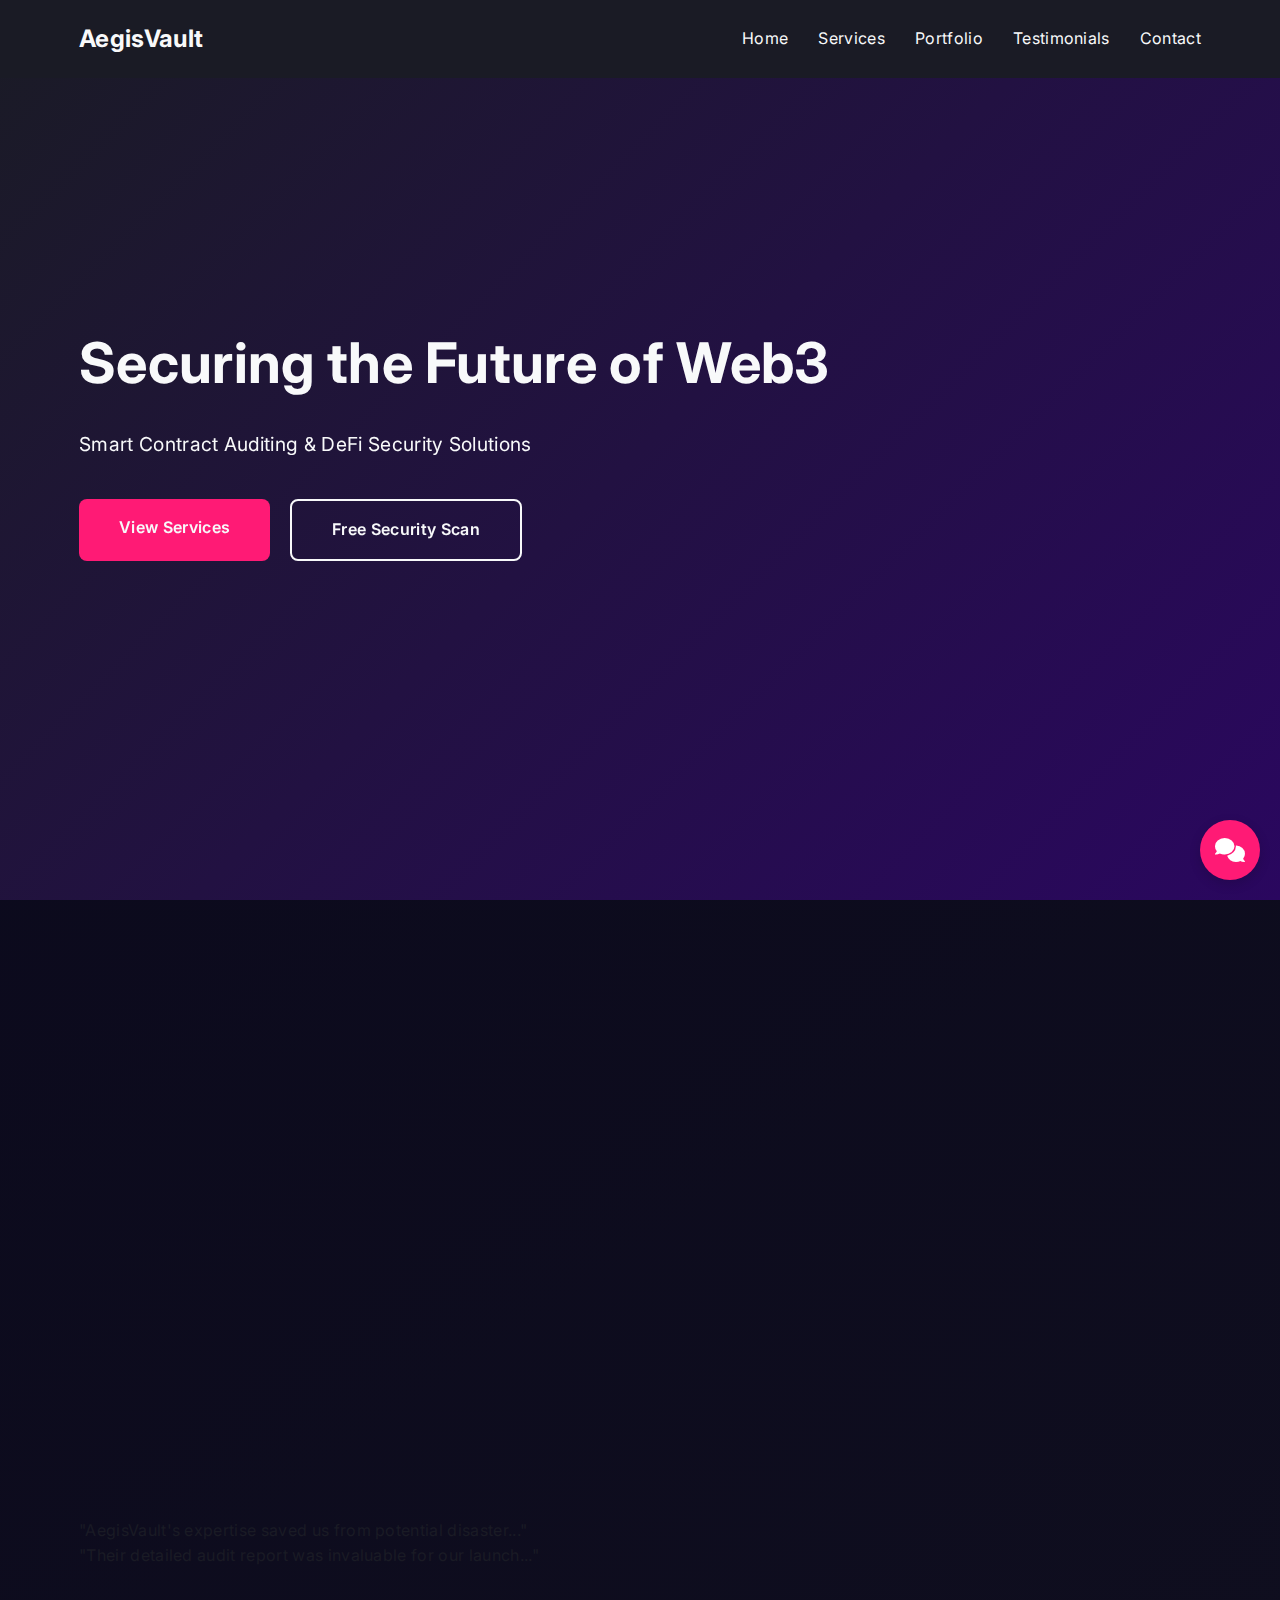
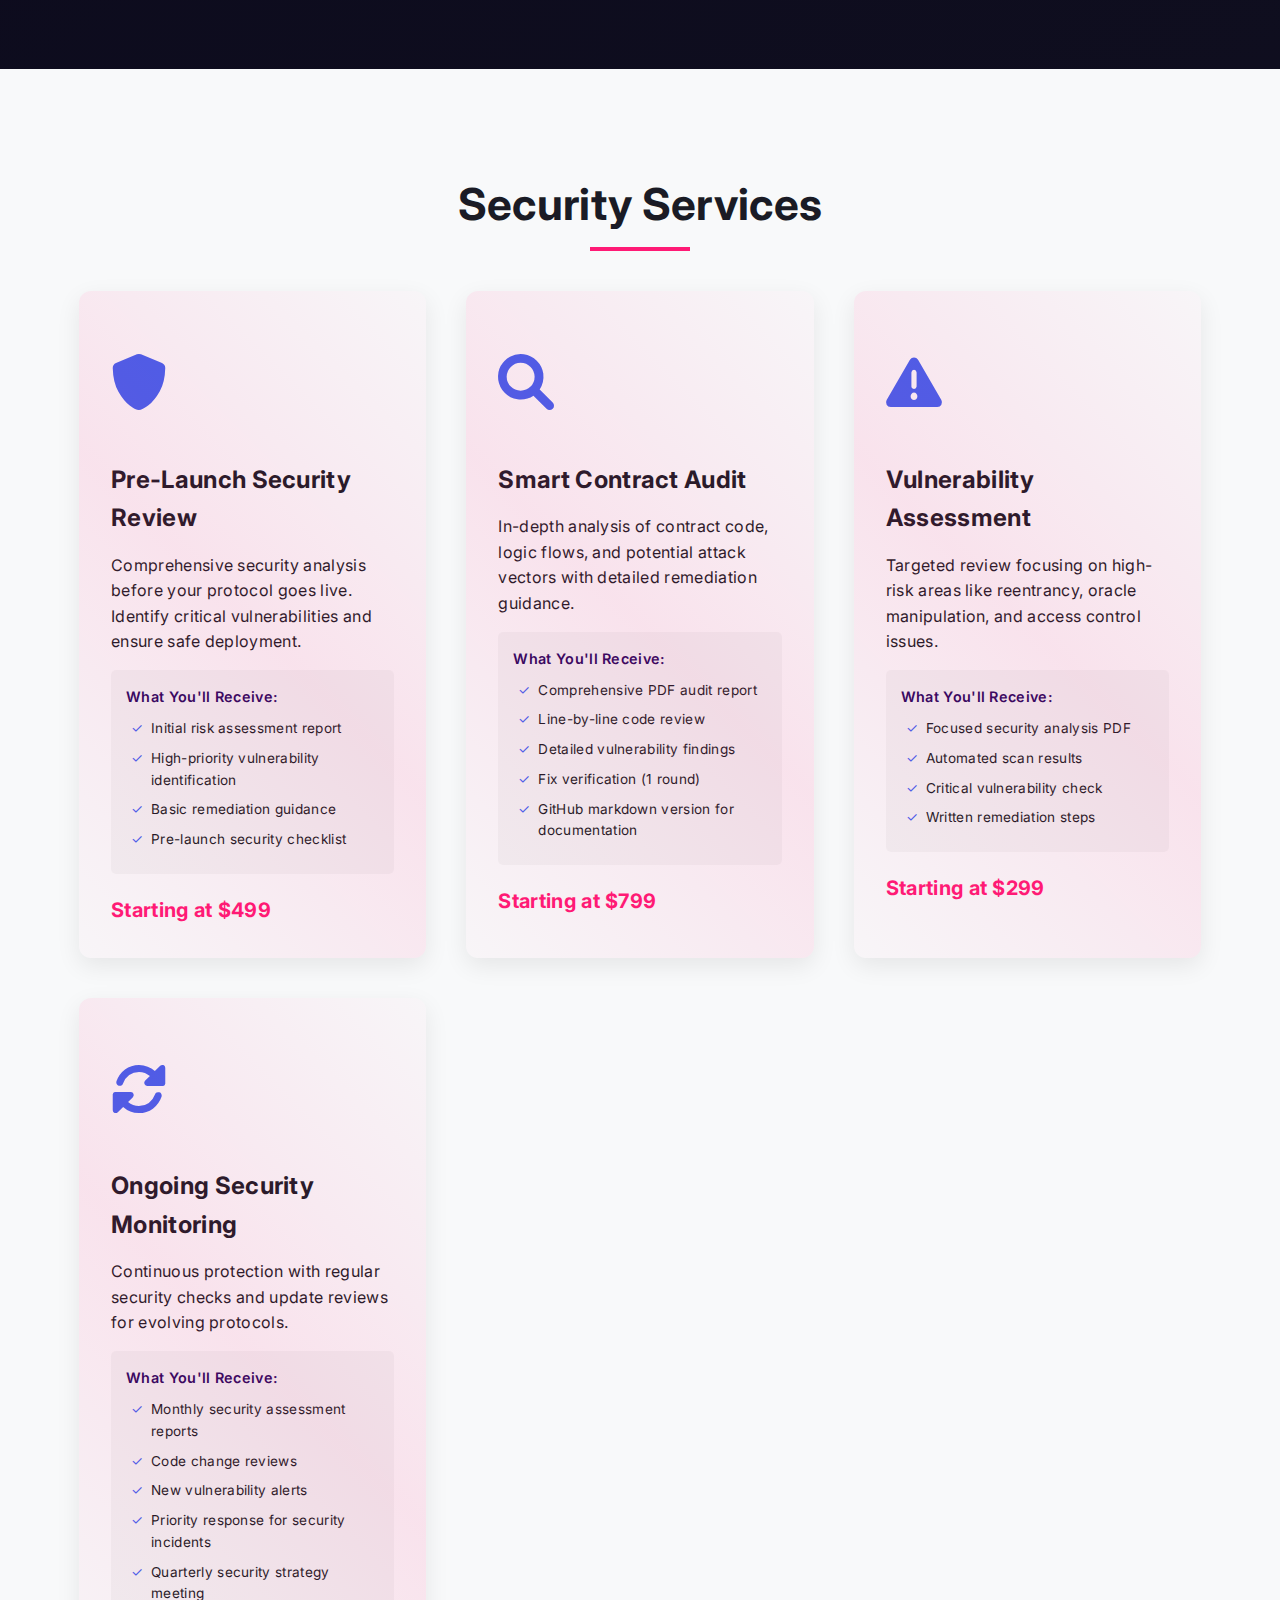
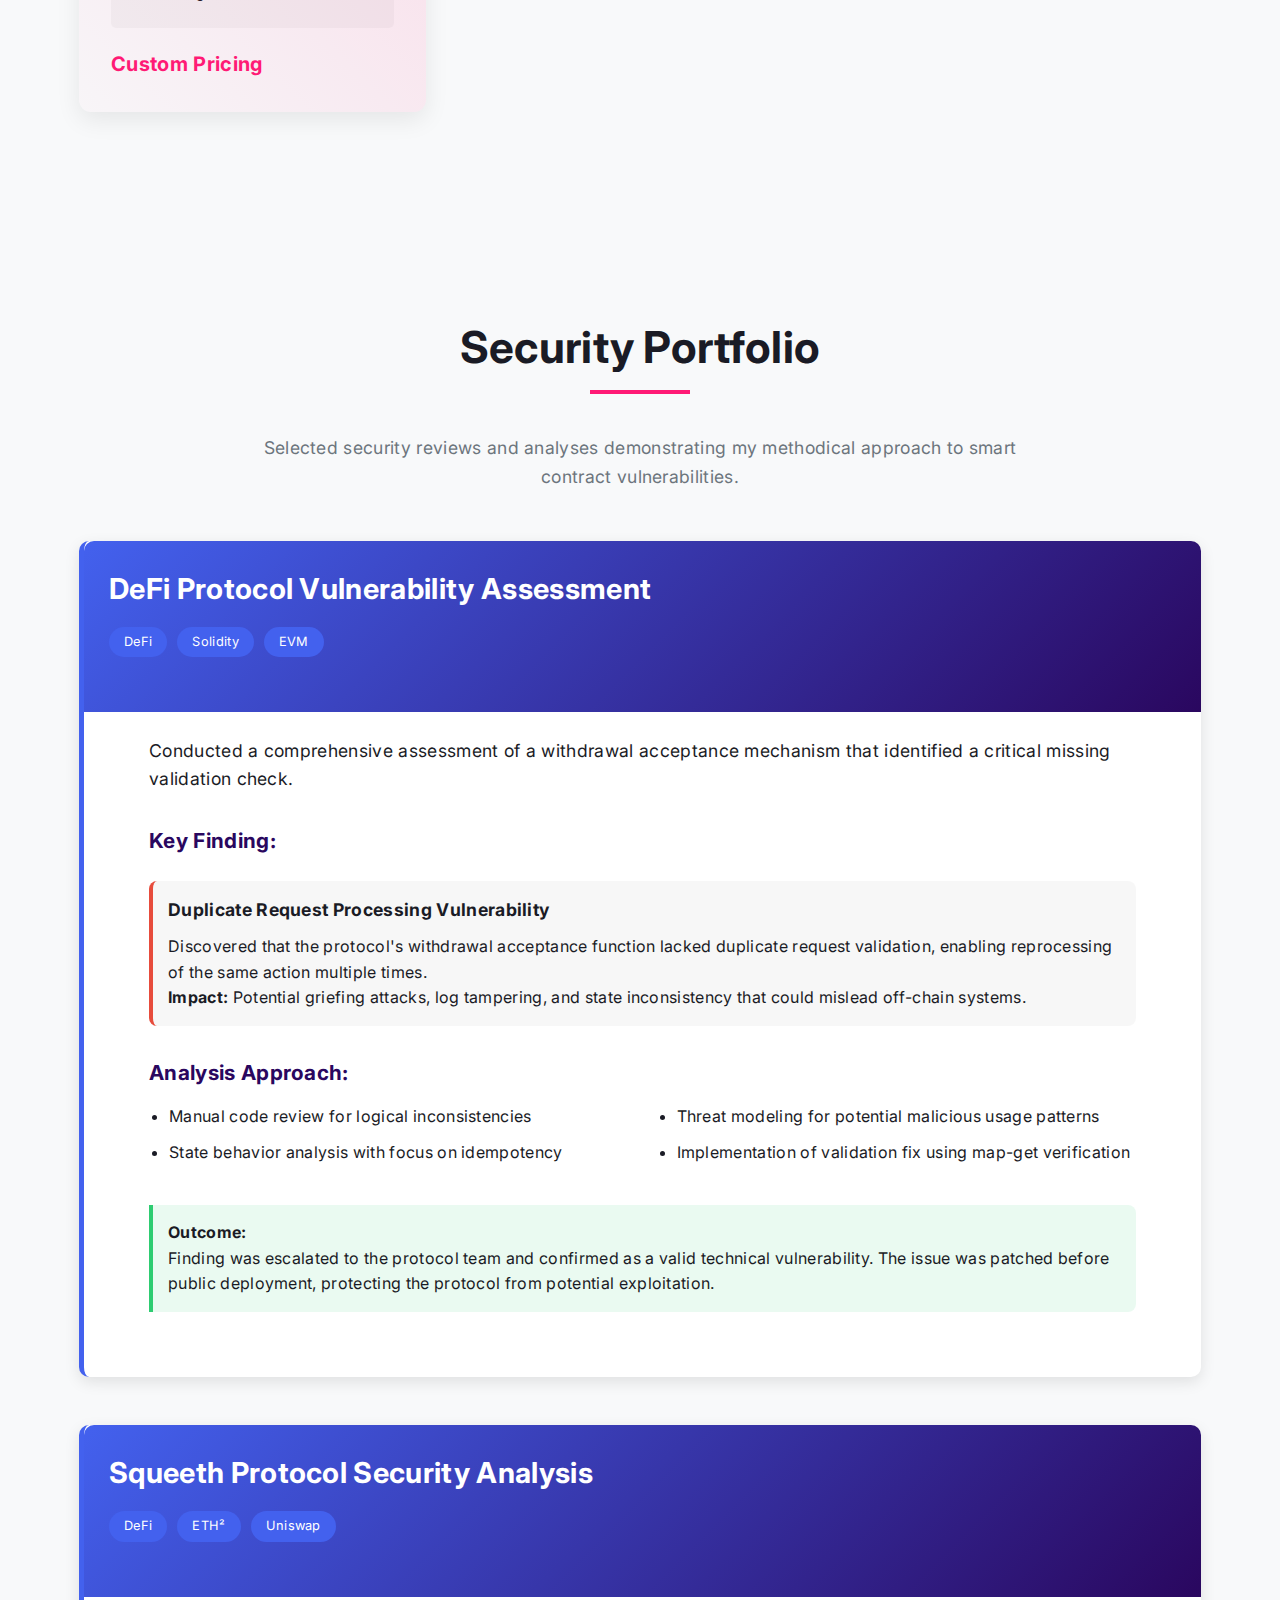
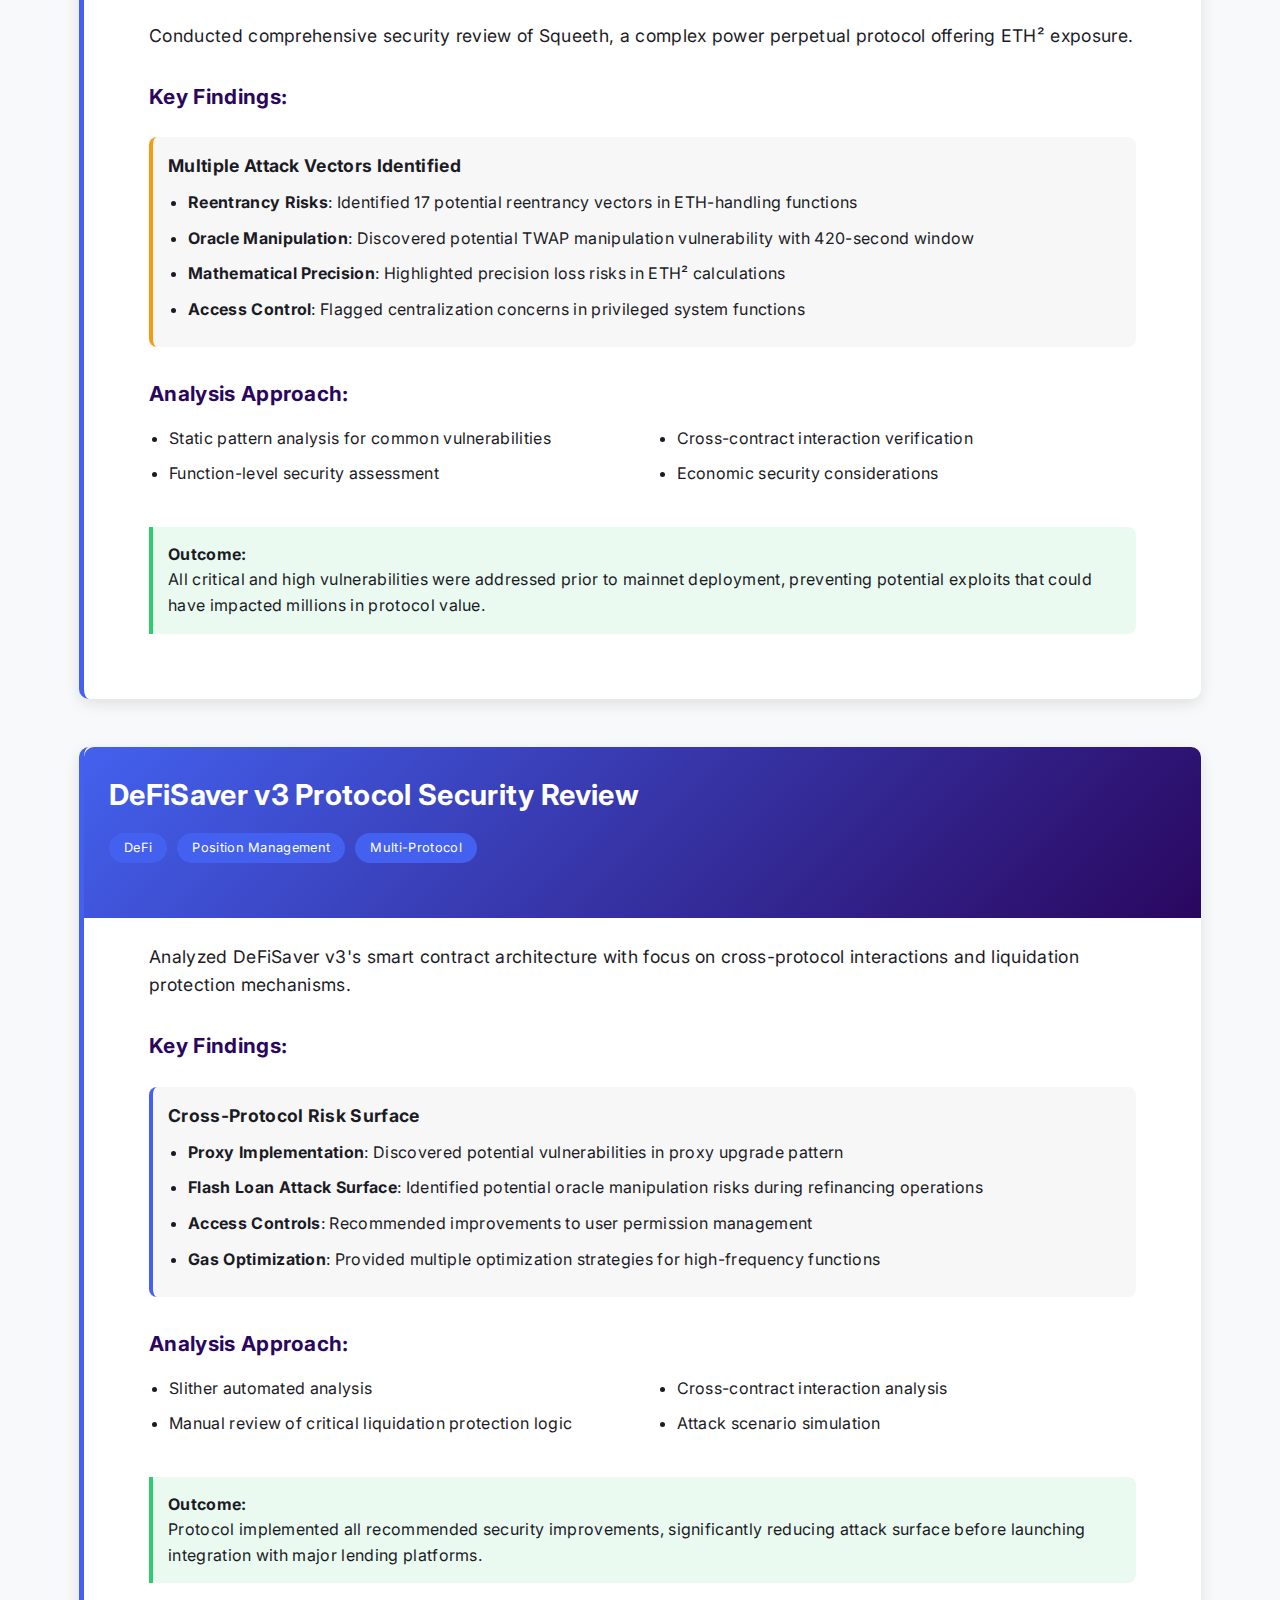
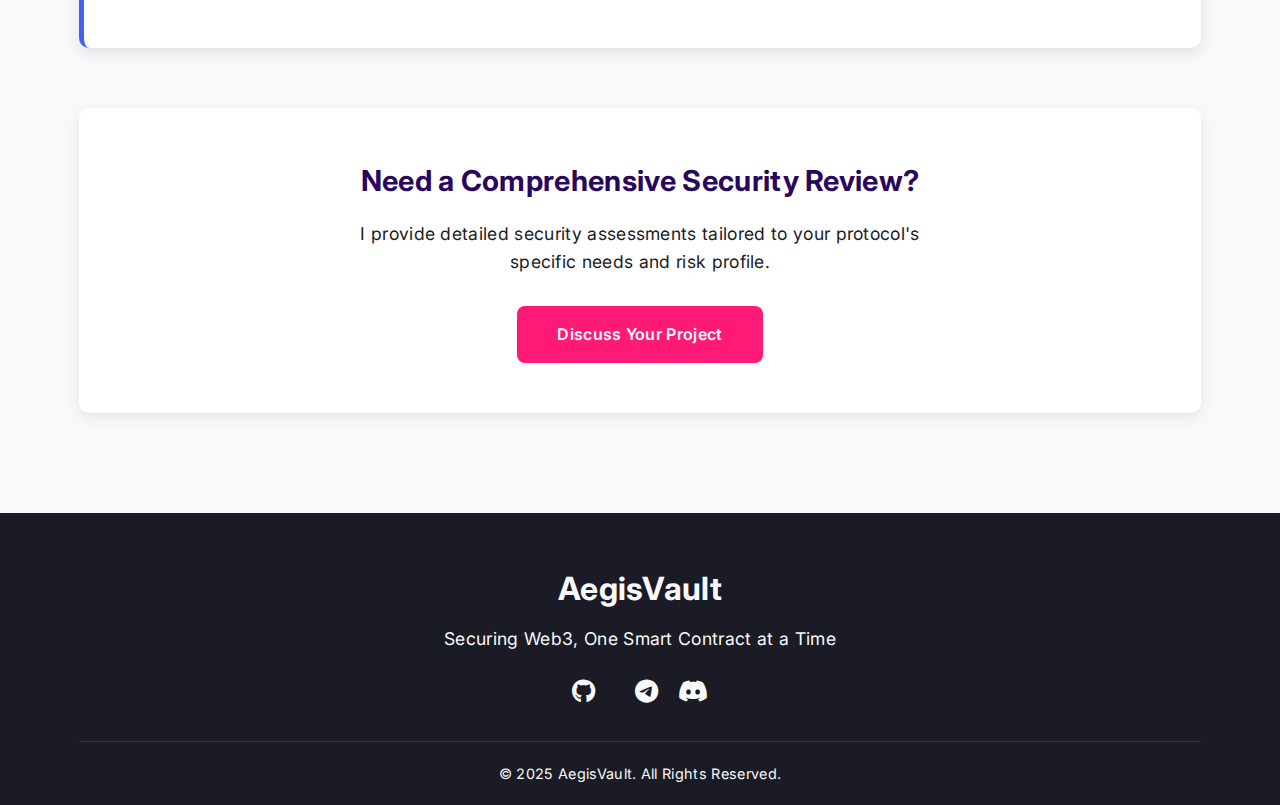
==== index.html @ ded53318 "Implement enhanced layout, animations, and interactivity" ====
<!DOCTYPE html>
<html lang="en">
<head>
    <meta charset="UTF-8">
    <meta name="viewport" content="width=device-width, initial-scale=1.0">
    <title>AegisVault - Web3 Security Specialist</title>
    <link rel="stylesheet" href="styles.css">
    <link rel="stylesheet" href="https://cdnjs.cloudflare.com/ajax/libs/font-awesome/6.0.0/css/all.min.css">
    <link rel="stylesheet" href="https://unpkg.com/aos@next/dist/aos.css">
</head>
<body>
    <!-- Improved Mobile Navigation -->
    <nav>
        <div class="container">
            <div class="logo">AegisVault</div>
            <div class="burger">
                <div class="line"></div>
                <div class="line"></div>
                <div class="line"></div>
            </div>
            <ul class="nav-links">
                <li><a href="#home" class="active">Home</a></li>
                <li><a href="#services">Services</a></li>
                <li><a href="#portfolio">Portfolio</a></li>
                <li><a href="#testimonials">Testimonials</a></li>
                <li><a href="#contact">Contact</a></li>
            </ul>
        </div>
    </nav>

    <!-- Enhanced Hero Section -->
    <section id="home" class="hero">
        <div class="container">
            <h1 data-aos="fade-up">Securing the Future of Web3</h1>
            <p class="subtitle" data-aos="fade-up" data-aos-delay="200">Smart Contract Auditing & DeFi Security Solutions</p>
            <div class="cta-buttons" data-aos="fade-up" data-aos-delay="400">
                <a href="#services" class="btn primary pulse">View Services</a>
                <a href="#scan" class="btn secondary">Free Security Scan</a>
            </div>
        </div>
    </section>

    <!-- Animated Security Dashboard -->
    <section class="dashboard">
        <div class="container">
            <div class="dashboard-grid">
                <div class="dashboard-card" data-aos="zoom-in">
                    <div class="dashboard-number" data-count="17">0</div>
                    <div class="dashboard-label">Contracts Secured</div>
                </div>
                <div class="dashboard-card" data-aos="zoom-in" data-aos-delay="200">
                    <div class="dashboard-number" data-count="142">0</div>
                    <div class="dashboard-label">Vulnerabilities Found</div>
                </div>
                <div class="dashboard-card" data-aos="zoom-in" data-aos-delay="400">
                    <div class="dashboard-number" data-count="23">0</div>
                    <div class="dashboard-label">Critical Issues</div>
                </div>
                <div class="dashboard-card" data-aos="zoom-in" data-aos-delay="600">
                    <div class="dashboard-number" data-count="4.2">0</div>
                    <div class="dashboard-label">Value Protected ($M)</div>
                </div>
            </div>
        </div>
    </section>

    <!-- Testimonials Carousel -->
    <section id="testimonials" class="testimonials">
        <div class="container">
            <div class="testimonial-carousel">
                <div class="testimonial active">
                    <blockquote>"AegisVault's expertise saved us from potential disaster..."</blockquote>
                </div>
                <div class="testimonial">
                    <blockquote>"Their detailed audit report was invaluable for our launch..."</blockquote>
                </div>
            </div>
        </div>
    </section>

    <!-- Services Section with Improved Card Styling -->
    <section id="services" class="services">
        <div class="container">
            <h2 class="section-title">Security Services</h2>
            <div class="services-grid">
                <!-- Pre-Launch Security Review -->
                <div class="service-card">
                    <div class="service-icon"><i class="fas fa-shield-alt"></i></div>
                    <h3>Pre-Launch Security Review</h3>
                    <p>Comprehensive security analysis before your protocol goes live. Identify critical vulnerabilities and ensure safe deployment.</p>
                    
                    <div class="deliverables">
                        <h4>What You'll Receive:</h4>
                        <ul>
                            <li>Initial risk assessment report</li>
                            <li>High-priority vulnerability identification</li>
                            <li>Basic remediation guidance</li>
                            <li>Pre-launch security checklist</li>
                        </ul>
                    </div>
                    
                    <p class="price">Starting at $499</p>
                </div>
                
                <!-- Smart Contract Audit -->
                <div class="service-card">
                    <div class="service-icon"><i class="fas fa-search"></i></div>
                    <h3>Smart Contract Audit</h3>
                    <p>In-depth analysis of contract code, logic flows, and potential attack vectors with detailed remediation guidance.</p>
                    
                    <div class="deliverables">
                        <h4>What You'll Receive:</h4>
                        <ul>
                            <li>Comprehensive PDF audit report</li>
                            <li>Line-by-line code review</li>
                            <li>Detailed vulnerability findings</li>
                            <li>Fix verification (1 round)</li>
                            <li>GitHub markdown version for documentation</li>
                        </ul>
                    </div>
                    
                    <p class="price">Starting at $799</p>
                </div>
                
                <!-- Vulnerability Assessment -->
                <div class="service-card">
                    <div class="service-icon"><i class="fas fa-exclamation-triangle"></i></div>
                    <h3>Vulnerability Assessment</h3>
                    <p>Targeted review focusing on high-risk areas like reentrancy, oracle manipulation, and access control issues.</p>
                    
                    <div class="deliverables">
                        <h4>What You'll Receive:</h4>
                        <ul>
                            <li>Focused security analysis PDF</li>
                            <li>Automated scan results</li>
                            <li>Critical vulnerability check</li>
                            <li>Written remediation steps</li>
                        </ul>
                    </div>
                    
                    <p class="price">Starting at $299</p>
                </div>
                
                <!-- Ongoing Security Monitoring -->
                <div class="service-card">
                    <div class="service-icon"><i class="fas fa-sync-alt"></i></div>
                    <h3>Ongoing Security Monitoring</h3>
                    <p>Continuous protection with regular security checks and update reviews for evolving protocols.</p>
                    
                    <div class="deliverables">
                        <h4>What You'll Receive:</h4>
                        <ul>
                            <li>Monthly security assessment reports</li>
                            <li>Code change reviews</li>
                            <li>New vulnerability alerts</li>
                            <li>Priority response for security incidents</li>
                            <li>Quarterly security strategy meeting</li>
                        </ul>
                    </div>
                    
                    <p class="price">Custom Pricing</p>
                </div>
            </div>
        </div>
    </section>

    <!-- Portfolio Section with Enhanced Case Studies -->
    <section id="portfolio" class="portfolio">
        <div class="container">
            <h2 class="section-title">Security Portfolio</h2>
            <p class="portfolio-intro">
                Selected security reviews and analyses demonstrating my methodical approach to smart contract vulnerabilities.
            </p>
            
            <!-- Case Study Example -->
            <div class="case-study">
                <div class="case-header">
                    <h3>DeFi Protocol Vulnerability Assessment</h3>
                    <div class="tags">
                        <span class="tag">DeFi</span>
                        <span class="tag">Solidity</span>
                        <span class="tag">EVM</span>
                    </div>
                </div>
                
                <div class="case-content">
                    <div class="case-description">
                        <p>Conducted a comprehensive assessment of a withdrawal acceptance mechanism that identified a critical missing validation check.</p>
                    </div>
                    
                    <div class="findings">
                        <h4>Key Finding:</h4>
                        <div class="finding critical">
                            <h5>Duplicate Request Processing Vulnerability</h5>
                            <p>Discovered that the protocol's withdrawal acceptance function lacked duplicate request validation, enabling reprocessing of the same action multiple times.</p>
                            <p><strong>Impact:</strong> Potential griefing attacks, log tampering, and state inconsistency that could mislead off-chain systems.</p>
                        </div>
                    </div>
                    
                    <div class="methodology">
                        <h4>Analysis Approach:</h4>
                        <ul>
                            <li>Manual code review for logical inconsistencies</li>
                            <li>State behavior analysis with focus on idempotency</li>
                            <li>Threat modeling for potential malicious usage patterns</li>
                            <li>Implementation of validation fix using map-get verification</li>
                        </ul>
                    </div>
                    
                    <div class="result">
                        <h4>Outcome:</h4>
                        <p>Finding was escalated to the protocol team and confirmed as a valid technical vulnerability. The issue was patched before public deployment, protecting the protocol from potential exploitation.</p>
                    </div>
                </div>
            </div>
            
            <!-- Case Study 2: Squeeth -->
            <div class="case-study">
                <div class="case-header">
                    <h3>Squeeth Protocol Security Analysis</h3>
                    <div class="tags">
                        <span class="tag">DeFi</span>
                        <span class="tag">ETH²</span>
                        <span class="tag">Uniswap</span>
                    </div>
                </div>
                
                <div class="case-content">
                    <div class="case-description">
                        <p>Conducted comprehensive security review of Squeeth, a complex power perpetual protocol offering ETH² exposure.</p>
                    </div>
                    
                    <div class="findings">
                        <h4>Key Findings:</h4>
                        <div class="finding high">
                            <h5>Multiple Attack Vectors Identified</h5>
                            <ul>
                                <li><strong>Reentrancy Risks</strong>: Identified 17 potential reentrancy vectors in ETH-handling functions</li>
                                <li><strong>Oracle Manipulation</strong>: Discovered potential TWAP manipulation vulnerability with 420-second window</li>
                                <li><strong>Mathematical Precision</strong>: Highlighted precision loss risks in ETH² calculations</li>
                                <li><strong>Access Control</strong>: Flagged centralization concerns in privileged system functions</li>
                            </ul>
                        </div>
                    </div>
                    
                    <div class="methodology">
                        <h4>Analysis Approach:</h4>
                        <ul>
                            <li>Static pattern analysis for common vulnerabilities</li>
                            <li>Function-level security assessment</li>
                            <li>Cross-contract interaction verification</li>
                            <li>Economic security considerations</li>
                        </ul>
                    </div>
                    
                    <div class="result">
                        <h4>Outcome:</h4>
                        <p>All critical and high vulnerabilities were addressed prior to mainnet deployment, preventing potential exploits that could have impacted millions in protocol value.</p>
                    </div>
                </div>
            </div>
            
            <!-- Case Study 3: DeFiSaver -->
            <div class="case-study">
                <div class="case-header">
                    <h3>DeFiSaver v3 Protocol Security Review</h3>
                    <div class="tags">
                        <span class="tag">DeFi</span>
                        <span class="tag">Position Management</span>
                        <span class="tag">Multi-Protocol</span>
                    </div>
                </div>
                
                <div class="case-content">
                    <div class="case-description">
                        <p>Analyzed DeFiSaver v3's smart contract architecture with focus on cross-protocol interactions and liquidation protection mechanisms.</p>
                    </div>
                    
                    <div class="findings">
                        <h4>Key Findings:</h4>
                        <div class="finding medium">
                            <h5>Cross-Protocol Risk Surface</h5>
                            <ul>
                                <li><strong>Proxy Implementation</strong>: Discovered potential vulnerabilities in proxy upgrade pattern</li>
                                <li><strong>Flash Loan Attack Surface</strong>: Identified potential oracle manipulation risks during refinancing operations</li>
                                <li><strong>Access Controls</strong>: Recommended improvements to user permission management</li>
                                <li><strong>Gas Optimization</strong>: Provided multiple optimization strategies for high-frequency functions</li>
                            </ul>
                        </div>
                    </div>
                    
                    <div class="methodology">
                        <h4>Analysis Approach:</h4>
                        <ul>
                            <li>Slither automated analysis</li>
                            <li>Manual review of critical liquidation protection logic</li>
                            <li>Cross-contract interaction analysis</li>
                            <li>Attack scenario simulation</li>
                        </ul>
                    </div>
                    
                    <div class="result">
                        <h4>Outcome:</h4>
                        <p>Protocol implemented all recommended security improvements, significantly reducing attack surface before launching integration with major lending platforms.</p>
                    </div>
                </div>
            </div>
            
            <!-- Portfolio Call to Action -->
            <div class="portfolio-cta">
                <h3>Need a Comprehensive Security Review?</h3>
                <p>I provide detailed security assessments tailored to your protocol's specific needs and risk profile.</p>
                <a href="#contact" class="btn primary">Discuss Your Project</a>
            </div>
        </div>
    </section>

    <!-- Preserve Chat Widget -->
    <div id="chat-widget">
        <button id="chat-toggle" class="chat-toggle">
            <i class="fas fa-comments"></i>
        </button>
        
        <div id="chat" class="chat-container">
            <div class="chat-header">
                <span>AegisVault Support</span>
                <button id="chat-close"><i class="fas fa-times"></i></button>
            </div>
            <div id="chatBox" class="chat-box"></div>
            <form id="chatForm">
                <input type="text" id="messageInput" placeholder="Ask about smart contract security..." required>
                <button type="submit" id="sendBtn"><i class="fas fa-paper-plane"></i></button>
            </form>
        </div>
    </div>

    <!-- Footer -->
    <footer>
        <div class="container">
            <div class="footer-content">
                <div class="footer-logo">AegisVault</div>
                <p class="tagline">Securing Web3, One Smart Contract at a Time</p>
                <div class="social-links">
                    <a href="https://github.com/Aegis-Vault" target="_blank"><i class="fab fa-github"></i></a>
                    <a href="https://x.com/AegisVault" target="_blank"><i class="fab fa-x-twitter"></i></a>
                    <a href="https://t.me/AEGISVault" target="_blank"><i class="fab fa-telegram"></i></a>
                    <a href="https://discord.gg/pZGe55FpEf" target="_blank"><i class="fab fa-discord"></i></a>
                </div>
            </div>
            <div class="copyright">
                &copy; 2025 AegisVault. All Rights Reserved.
            </div>
        </div>
    </footer>

    <script src="https://cdn.socket.io/4.5.4/socket.io.min.js"></script>
    <script src="https://unpkg.com/aos@next/dist/aos.js"></script>
    <script src="script.js"></script>
</body>
</html>
---- styles.css ----
/* styles.css */
@import url('https://fonts.googleapis.com/css2?family=Inter:wght@300;400;500;600;700&display=swap');

:root {
    --primary-color: #4361ee;  /* Vibrant blue */
    --secondary-color: #2a075f; /* Updated rich purple */
    --accent-color: #ff1a75;   /* Updated distinctive pink */
    --dark-color: #1a1b25;
    --light-color: #f8f9fa;
    --gray-color: #6c757d;
    --success-color: #2ecc71;
    --warning-color: #f39c12;
    --danger-color: #e74c3c;

    --dark-gradient: linear-gradient(145deg, #0a081c 0%, #1a1b25 100%);
    --neon-glow: 0 0 15px rgba(67, 97, 238, 0.3);

    --font-light: 300;
    --font-regular: 400;
    --font-medium: 500;
    --font-semibold: 600;
    --font-bold: 700;
}

* {
    margin: 0;
    padding: 0;
    box-sizing: border-box;
}

html {
    scroll-behavior: smooth;
}

body {
    font-family: 'Inter', sans-serif;
    letter-spacing: 0.02rem;
    line-height: 1.6;
    color: var(--dark-color);
    background: var(--dark-gradient),
                url('data:image/svg+xml,<svg viewBox="0 0 200 200" xmlns="http://www.w3.org/2000/svg"><filter id="n"><feTurbulence type="fractalNoise" baseFrequency="0.005" numOctaves="3"/></filter><rect width="100%" height="100%" filter="url(%23n)" opacity="0.1"/></svg>');
}

.container {
    width: 90%;
    max-width: 1200px;
    margin: 0 auto;
    padding: 0 15px;
}

/* Navigation */
nav {
    background-color: var(--dark-color);
    padding: 20px 0;
    position: fixed;
    width: 100%;
    top: 0;
    z-index: 1000;
}

nav .container {
    display: flex;
    justify-content: space-between;
    align-items: center;
}

.logo {
    color: var(--light-color);
    font-size: 1.5rem;
    font-weight: 700;
}

.nav-links {
    display: flex;
    list-style: none;
}

.nav-links li {
    margin-left: 30px;
}

.nav-links a {
    color: var(--light-color);
    text-decoration: none;
    transition: color 0.3s;
}

.nav-links a:hover {
    color: var(--accent-color);
}

.burger {
    display: none;
    cursor: pointer;
}

.burger div {
    width: 25px;
    height: 3px;
    background-color: var(--light-color);
    margin: 5px;
    transition: all 0.3s ease;
}

@media (max-width: 768px) {
    .burger {
        display: block;
    }
    .nav-links {
        position: fixed;
        right: -100%;
        top: 70px;
        flex-direction: column;
        background: #1a1b25;
        width: 100%;
        text-align: center;
        transition: 0.3s;
    }
    .nav-links.active {
        right: 0;
    }
}

/* Hero Section */
.hero {
    height: 100vh;
    display: flex;
    align-items: center;
    background: linear-gradient(135deg, var(--dark-color) 0%, var(--secondary-color) 100%);
    color: var(--light-color);
    padding-top: 80px;
}

.hero h1 {
    font-size: 3.5rem;
    margin-bottom: 20px;
    font-weight: 700;
}

.hero h2 {
    font-size: 2rem;
    margin-bottom: 30px;
    font-weight: 400;
}

.hero p {
    font-size: 1.2rem;
    margin-bottom: 40px;
}

.cta-buttons {
    display: flex;
    gap: 20px;
}

.btn {
    display: inline-block;
    padding: 1rem 2.5rem;
    border-radius: 8px;
    font-weight: 600;
    text-decoration: none;
    transition: all 0.3s cubic-bezier(0.4, 0, 0.2, 1);
    text-align: center;
    cursor: pointer;
    border: none;
}

.btn.primary {
    background-color: var(--accent-color);
    color: var(--light-color);
}

.btn.primary:hover {
    background-color: #d81b60;
    transform: translateY(-2px);
    box-shadow: 0 8px 16px rgba(216, 27, 96, 0.3);
}

.btn.secondary {
    background-color: transparent;
    color: var(--light-color);
    border: 2px solid var(--light-color);
}

.btn.secondary:hover {
    background-color: rgba(255, 255, 255, 0.1);
}

/* Section Styles */
section {
    padding: 100px 0;
    animation: fadeIn 0.6s ease-out;
}

.section-title {
    text-align: center;
    font-size: 2.75rem;
    margin-bottom: 2.5rem;
    position: relative;
    text-transform: none;
}

.section-title::after {
    content: '';
    display: block;
    width: 100px;
    height: 4px;
    background-color: var(--accent-color);
    margin: 0.5rem auto 0;
}

/* Services Section */
.services {
    background-color: var(--light-color);
}

.services-grid {
    display: grid;
    grid-template-columns: repeat(auto-fit, minmax(300px, 1fr));
    gap: 2.5rem;
}

.service-card {
    position: relative;
    overflow: hidden;
    padding: 2rem;
    border-radius: 12px;
    box-shadow: 0 8px 24px rgba(0, 0, 0, 0.08);
    transition: transform 0.3s, box-shadow 0.3s;
}

.service-card:hover {
    transform: translateY(-10px);
    box-shadow: 0 10px 30px rgba(255,26,117,0.3);
    animation: cyberPulse 2s infinite;
}

.service-card::before {
    content: '';
    position: absolute;
    inset: -2px;
    background: linear-gradient(45deg, 
        var(--primary-color) 0%, 
        var(--accent-color) 50%, 
        var(--primary-color) 100%);
    z-index: -1;
    animation: borderGlow 3s linear infinite;
}

.service-card::after {
    content: '';
    position: absolute;
    top: -50%;
    left: -50%;
    width: 200%;
    height: 200%;
    background: linear-gradient(45deg, 
        transparent 20%, 
        rgba(255,26,117,0.1) 50%, 
        transparent 80%);
    animation: shine 3s infinite;
}

.service-icon {
    font-size: 3.5rem;
    color: var(--primary-color);
    margin: 1rem auto 2rem;
}

.service-card h3 {
    margin-bottom: 15px;
    font-size: 1.5rem;
}

.price {
    margin-top: 20px;
    font-weight: 700;
    color: var(--accent-color);
    font-size: 1.25rem;
}

/* Portfolio Section */
.portfolio {
    background-color: #f8f9fa;
}

.case-study {
    background-color: white;
    padding: 40px;
    border-radius: 10px;
    box-shadow: 0 5px 15px rgba(0, 0, 0, 0.1);
    margin-bottom: 3rem;
    border-left: 5px solid var(--primary-color);
    transition: transform 0.3s ease;
}

.case-study:hover {
    transform: translateX(8px);
}

.case-header {
    background: linear-gradient(135deg, var(--primary-color) 0%, var(--secondary-color) 100%);
    color: white;
    padding: 25px;
    border-top-left-radius: 10px;
    border-top-right-radius: 10px;
    margin: -40px -40px 0 -40px;
}

.case-content {
    padding: 25px;
}

.finding {
    background: rgba(231, 76, 60, 0.05);
    border-left: 3px solid var(--accent-color);
    border-radius: 8px;
    padding: 1.5rem;
    margin: 1.5rem 0;
}

.finding.critical {
    border-left: 4px solid var(--danger-color);
}

.finding.high {
    border-left: 4px solid var(--warning-color);
}

.finding.medium {
    border-left: 4px solid var(--primary-color);
}

.finding h5 {
    margin-bottom: 10px;
    font-size: 1.1rem;
}

.case-study h3 {
    font-size: 1.8rem;
    margin-bottom: 15px;
}

.tags {
    display: flex;
    flex-wrap: wrap;
    margin-bottom: 20px;
}

.tag {
    background-color: var(--primary-color);
    color: white;
    padding: 5px 15px;
    border-radius: 20px;
    font-size: 0.8rem;
    margin-right: 10px;
    margin-bottom: 10px;
}

.case-description {
    font-size: 1.1rem;
    margin-bottom: 30px;
}

.findings, .methodology {
    margin-bottom: 30px;
}

.findings h4, .methodology h4 {
    margin-bottom: 15px;
    font-size: 1.3rem;
    color: var(--secondary-color);
}

.findings ul, .methodology ul {
    padding-left: 20px;
}

.methodology ul {
    columns: 2;
    column-gap: 3rem;
}

.findings li, .methodology li {
    margin-bottom: 10px;
}

/* About Section */
.about {
    background-color: var(--light-color);
}

.about-content {
    display: grid;
    grid-template-columns: 1fr 2fr;
    gap: 50px;
    align-items: center;
}

.about-image img {
    width: 100%;
    border-radius: 10px;
}

.about-text p {
    margin-bottom: 20px;
    font-size: 1.1rem;
}

.about-text h3 {
    margin: 30px 0 15px;
    font-size: 1.5rem;
}

.skills-list {
    list-style: none;
}

.skills-list li {
    margin-bottom: 10px;
    display: flex;
    align-items: center;
}

.skills-list span {
    font-weight: 600;
    margin-right: 10px;
    color: var(--secondary-color);
}

/* Contact Section */
.contact {
    background-color: #f8f9fa;
}

.contact-intro {
    text-align: center;
    max-width: 700px;
    margin: 0 auto 50px;
    font-size: 1.1rem;
}

.contact-grid {
    display: grid;
    grid-template-columns: 1fr 2fr;
    gap: 50px;
}

.contact-info {
    background-color: var(--primary-color);
    padding: 40px;
    border-radius: 10px;
    color: white;
}

.contact-item {
    display: flex;
    align-items: center;
    margin-bottom: 30px;
}

.contact-item i {
    font-size: 1.5rem;
    margin-right: 15px;
}

.contact-form {
    background-color: white;
    padding: 40px;
    border-radius: 10px;
    box-shadow: 0 5px 15px rgba(0, 0, 0, 0.1);
}

.form-group {
    margin-bottom: 20px;
}

.form-group label {
    display: block;
    margin-bottom: 5px;
    font-weight: 500;
}

.form-group input,
.form-group textarea {
    width: 100%;
    padding: 10px 15px;
    border: 1px solid #ddd;
    border-radius: 5px;
    font-family: inherit;
    font-size: 1rem;
}

.form-group textarea {
    resize: vertical;
}

.form-message {
    padding: 15px;
    margin-top: 15px;
    border-radius: 5px;
    display: block;
}

.form-message-success {
    background-color: rgba(46, 204, 113, 0.1);
    border-left: 4px solid var(--success-color);
    color: var(--success-color);
}

.form-message-error {
    background-color: rgba(231, 76, 60, 0.1);
    border-left: 4px solid var(--danger-color);
    color: var(--danger-color);
}

/* Footer */
footer {
    background-color: var(--dark-color);
    color: var(--light-color);
    padding: 50px 0 20px;
}

.footer-content {
    text-align: center;
    margin-bottom: 30px;
}

.footer-logo {
    font-size: 2rem;
    font-weight: 700;
    margin-bottom: 10px;
}

.tagline {
    font-size: 1.1rem;
    margin-bottom: 20px;
}

.social-links {
    display: flex;
    justify-content: center;
    gap: 20px;
    margin-bottom: 30px;
}

.social-links a {
    color: var(--light-color);
    font-size: 1.5rem;
    transition: color 0.3s;
}

.social-links a:hover {
    color: var(--accent-color);
}

.copyright {
    text-align: center;
    padding-top: 20px;
    border-top: 1px solid rgba(255, 255, 255, 0.1);
    font-size: 0.9rem;
}

/* Chat Widget Styling */
#chat-widget {
    position: fixed;
    bottom: 20px;
    right: 20px;
    z-index: 1000;
}

.chat-toggle {
    width: 60px;
    height: 60px;
    border-radius: 50%;
    background-color: var(--accent-color);
    color: white;
    border: none;
    font-size: 24px;
    display: flex;
    align-items: center;
    justify-content: center;
    cursor: pointer;
    box-shadow: 0 4px 12px rgba(0, 0, 0, 0.15);
    z-index: 1001;
    transition: transform 0.3s, background-color 0.3s;
}

.chat-toggle:hover {
    transform: scale(1.05);
    background-color: #d81b60;
}

#chat {
    position: absolute;
    bottom: 80px;
    right: 0;
    width: 350px;
    height: 450px;
    background: white;
    border-radius: 10px;
    box-shadow: 0 5px 20px rgba(0, 0, 0, 0.2);
    overflow: hidden;
    display: flex;
    flex-direction: column;
    opacity: 0;
    transform: scale(0.9);
    transform-origin: bottom right;
    pointer-events: none;
    transition: opacity 0.3s, transform 0.3s;
}

#chat.active {
    opacity: 1;
    transform: scale(1);
    pointer-events: all;
}

.chat-header {
    background: var(--primary-color);
    color: white;
    padding: 15px;
    font-weight: 600;
    display: flex;
    justify-content: space-between;
    align-items: center;
}

.chat-header button {
    background: transparent;
    border: none;
    color: white;
    cursor: pointer;
    font-size: 16px;
}

.chat-box {
    flex: 1;
    overflow-y: auto;
    padding: 15px;
    display: flex;
    flex-direction: column;
    gap: 10px;
    background-color: #f5f8ff;
}

.message {
    padding: 10px 15px;
    border-radius: 18px;
    max-width: 80%;
    word-break: break-word;
    animation: fadeIn 0.3s;
}

@keyframes fadeIn {
    from {
        opacity: 0;
        transform: translateY(20px);
    }
    to {
        opacity: 1;
        transform: translateY(0);
    }
}

.message.user {
    background-color: var(--primary-color);
    color: white;
    align-self: flex-end;
    border-bottom-right-radius: 4px;
}

.message.server {
    background-color: #e5e5e5;
    color: var(--dark-color);
    align-self: flex-start;
    border-bottom-left-radius: 4px;
}

.message.system {
    background-color: rgba(0,0,0,0.05);
    color: var(--gray-color);
    font-size: 0.8rem;
    text-align: center;
    align-self: center;
    border-radius: 8px;
}

#chatForm {
    display: flex;
    border-top: 1px solid #eee;
}

#messageInput {
    flex: 1;
    padding: 15px;
    border: none;
    outline: none;
    font-size: 1rem;
}

#sendBtn {
    background-color: var(--primary-color);
    color: white;
    border: none;
    padding: 0 20px;
    cursor: pointer;
    transition: background-color 0.3s;
}

#sendBtn:hover {
    background-color: var(--secondary-color);
}

/* Deliverables in Service Cards */
.deliverables {
    margin: 15px 0;
    text-align: left;
    background-color: rgba(0, 0, 0, 0.03);
    padding: 15px;
    border-radius: 5px;
}

.deliverables h4 {
    margin-bottom: 10px;
    font-size: 0.9rem;
    color: var(--secondary-color);
    font-weight: 600;
}

.deliverables ul {
    list-style: none;
    padding-left: 5px;
}

.deliverables li {
    margin-bottom: 8px;
    font-size: 0.85rem;
    position: relative;
    padding-left: 20px;
}

.deliverables li:before {
    content: "✓";
    position: absolute;
    left: 0;
    color: var(--primary-color);
}

/* Free Scan Section */
.free-scan {
    background-color: var(--dark-color);
    color: var(--light-color);
    padding: 100px 0;
}

.scan-container {
    display: grid;
    grid-template-columns: 1fr 1fr;
    gap: 50px;
    align-items: center;
}

.scan-info h3 {
    font-size: 2rem;
    margin-bottom: 20px;
}

.scan-benefits {
    list-style: none;
    margin: 30px 0;
}

.scan-benefits li {
    margin-bottom: 15px;
    display: flex;
    align-items: center;
}

.scan-benefits i {
    color: var(--accent-color);
    margin-right: 10px;
}

.scan-disclaimer {
    font-size: 0.9rem;
    opacity: 0.8;
    margin-top: 20px;
}

.scan-form {
    background: rgba(255, 255, 255, 0.03);
    border: 1px solid rgba(255, 255, 255, 0.1);
    padding: 2.5rem;
    border-radius: 12px;
}

/* Enhanced Case Study Styling */
.case-header {
    background: linear-gradient(135deg, var(--primary-color) 0%, var(--secondary-color) 100%);
    color: white;
    padding: 25px;
    border-top-left-radius: 10px;
    border-top-right-radius: 10px;
    margin: -40px -40px 0 -40px;
}

.case-content {
    padding: 25px;
}

.finding {
    background-color: rgba(0,0,0,0.03);
    border-radius: 8px;
    padding: 15px;
    margin-bottom: 20px;
}

.finding.critical {
    border-left: 4px solid var(--danger-color);
}

.finding.high {
    border-left: 4px solid var(--warning-color);
}

.finding.medium {
    border-left: 4px solid var(--primary-color);
}

.finding h5 {
    margin-bottom: 10px;
    font-size: 1.1rem;
}

.methodology ul {
    columns: 2;
    column-gap: 3rem;
}

.result {
    background-color: rgba(46, 204, 113, 0.1);
    border-left: 4px solid #2ecc71;
    padding: 15px;
    border-radius: 0 8px 8px 0;
    margin-top: 25px;
}

/* Contact Form Temporary Solution */
.form-note {
    margin-bottom: 20px;
    color: var(--primary-color);
    font-weight: 500;
}

.email-btn {
    display: inline-flex;
    align-items: center;
    justify-content: center;
    margin-bottom: 20px;
    width: 100%;
    padding: 15px;
}

.email-btn i {
    margin-right: 10px;
}

.form-help {
    font-size: 0.9rem;
    text-align: center;
    margin-top: 20px;
}

/* Security Dashboard */
.security-dashboard {
    background-color: var(--dark-color);
    padding: 60px 0;
    margin-top: -20px;
    position: relative;
    z-index: 1;
}

.dashboard-grid {
    display: grid;
    grid-template-columns: repeat(auto-fit, minmax(200px, 1fr));
    gap: 2rem;
    padding: 4rem 0;
    text-align: center;
}

.dashboard-card {
    padding: 2rem;
    background: var(--dark-gradient);
    border-radius: 12px;
    transition: all 0.3s ease;
}

.dashboard-card:hover {
    transform: translateY(-10px);
    background-color: rgba(255, 255, 255, 0.1);
}

.dashboard-number {
    font-size: 3.5rem;
    font-weight: 700;
    letter-spacing: -0.03em;
    margin-bottom: 0.5rem;
    background: linear-gradient(135deg, var(--primary-color) 0%, var(--accent-color) 100%);
    -webkit-background-clip: text;
    background-clip: text;
    -webkit-text-fill-color: transparent;
    position: relative;
    display: inline-block;
    animation: countUp 1s ease-out forwards;
}

@keyframes countUp {
    from { opacity: 0; transform: translateY(20px); }
    to { opacity: 1; transform: translateY(0); }
}

.dashboard-label {
    color: var(--light-color);
    font-size: 1.1rem;
    font-weight: 500;
    opacity: 0.9;
}

/* Thank you section */
.thank-you-section {
    background-color: var(--light-color);
    padding: 120px 0;
    text-align: center;
}

.text-center {
    text-align: center;
}

/* Loader animation */
.loader {
    display: inline-block;
    width: 20px;
    height: 20px;
    border: 3px solid rgba(255, 255, 255, 0.3);
    border-radius: 50%;
    border-top-color: white;
    animation: spin 1s ease infinite;
    margin-right: 10px;
    vertical-align: middle;
}

@keyframes spin {
    to {
        transform: rotate(360deg);
    }
}

/* Fixed for small screen */
.portfolio-intro {
    text-align: center;
    max-width: 800px;
    margin: 0 auto 50px;
    font-size: 1.1rem;
    color: var(--gray-color);
}

.portfolio-cta {
    text-align: center;
    background-color: white;
    padding: 50px;
    border-radius: 10px;
    box-shadow: 0 5px 15px rgba(0, 0, 0, 0.08);
    margin-top: 60px;
}

.portfolio-cta h3 {
    font-size: 1.8rem;
    margin-bottom: 15px;
    color: var(--secondary-color);
}

.portfolio-cta p {
    max-width: 600px;
    margin: 0 auto 30px;
    font-size: 1.1rem;
}

/* Responsive Design */
@media screen and (max-width: 768px) {
    .nav-links {
        position: absolute;
        right: 0;
        height: calc(100vh - 70px);
        top: 70px;
        background-color: var(--dark-color);
        display: flex;
        flex-direction: column;
        align-items: center;
        width: 50%;
        transform: translateX(100%);
        transition: transform 0.5s ease-in;
        padding: 40px 0;
        z-index: 1000;
    }
    
    .nav-links li {
        margin: 20px 0;
    }
    
    .burger {
        display: block;
    }
    
    .nav-active {
        transform: translateX(0%);
    }
    
    .hero h1 {
        font-size: 2.5rem;
        line-height: 1.2;
    }
    
    .hero h2 {
        font-size: 1.5rem;
    }
    
    .cta-buttons {
        flex-direction: column;
        gap: 10px;
    }
    
    .about-content {
        grid-template-columns: 1fr;
    }
    
    .contact-grid {
        grid-template-columns: 1fr;
    }

    .scan-container {
        grid-template-columns: 1fr;
    }

    .services-grid {
        grid-template-columns: 1fr;
    }

    .methodology ul {
        columns: 1;
    }

    #chat {
        width: 300px;
        height: 400px;
        bottom: 70px;
    }

    .dashboard-grid {
        grid-template-columns: repeat(2, 1fr);
    }
    
    .case-header {
        margin: -30px -30px 0 -30px;
        padding: 20px;
    }
    
    .case-study {
        padding: 30px;
    }
}

@media screen and (max-width: 480px) {
    .hero h1 {
        font-size: 2rem;
    }
    
    .hero h2 {
        font-size: 1.2rem;
    }
    
    .section-title {
        font-size: 2rem;
    }

    #chat {
        width: calc(100vw - 40px);
        right: 20px;
    }

    .dashboard-grid {
        grid-template-columns: 1fr;
    }
    
    .dashboard-number {
        font-size: 2.5rem;
    }
    
    .case-study {
        padding: 1.5rem;
    }
}

/* Add improved animations */
@keyframes navLinkFade {
    from { opacity: 0; transform: translateX(50px); }
    to { opacity: 1; transform: translateX(0); }
}

@keyframes cyberPulse {
    0% { box-shadow: var(--neon-glow); }
    50% { box-shadow: 0 0 25px rgba(67, 97, 238, 0.6); }
    100% { box-shadow: var(--neon-glow); }
}

@keyframes borderGlow {
    0% { background-position: 0% 50%; }
    100% { background-position: 100% 50%; }
}

/* Animation Additions */
@keyframes pulse {
    0% { transform: scale(1); }
    50% { transform: scale(1.05); }
    100% { transform: scale(1); }
}

.pulse {
    animation: pulse 2s infinite;
}
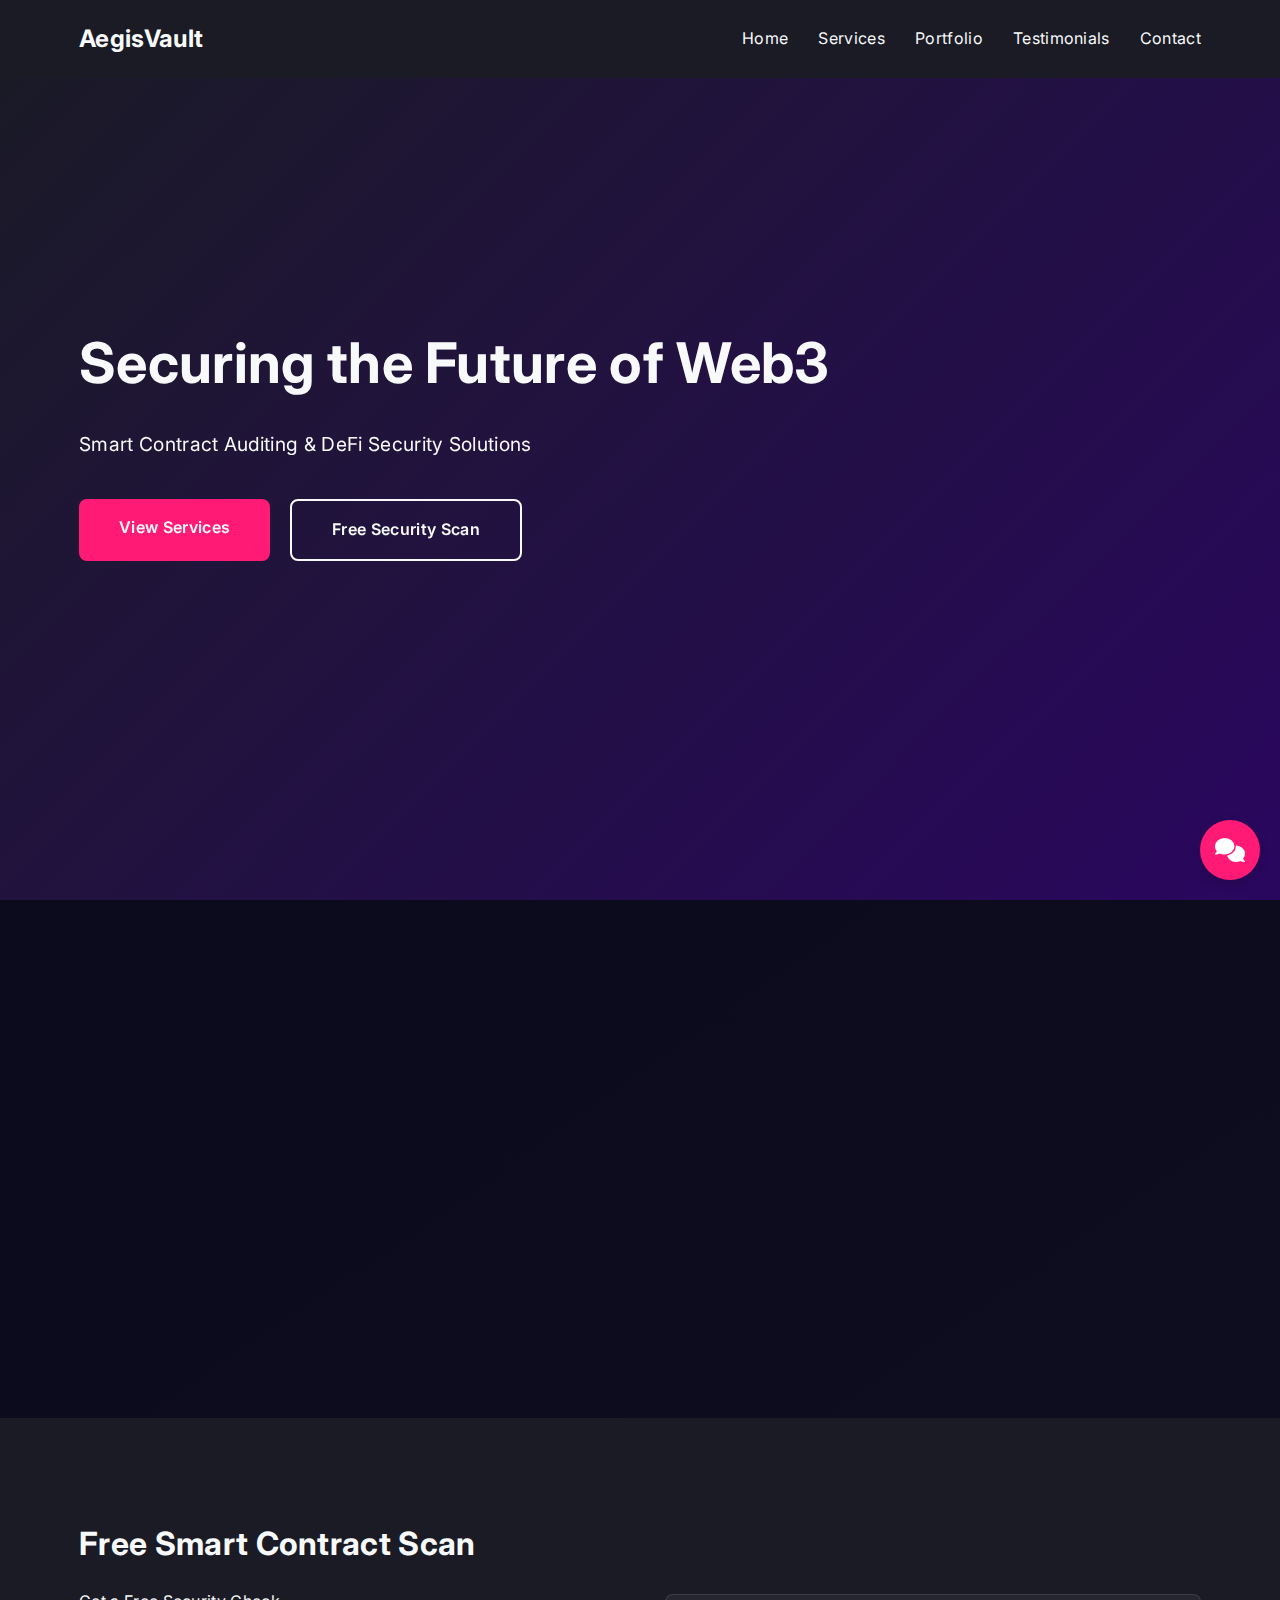
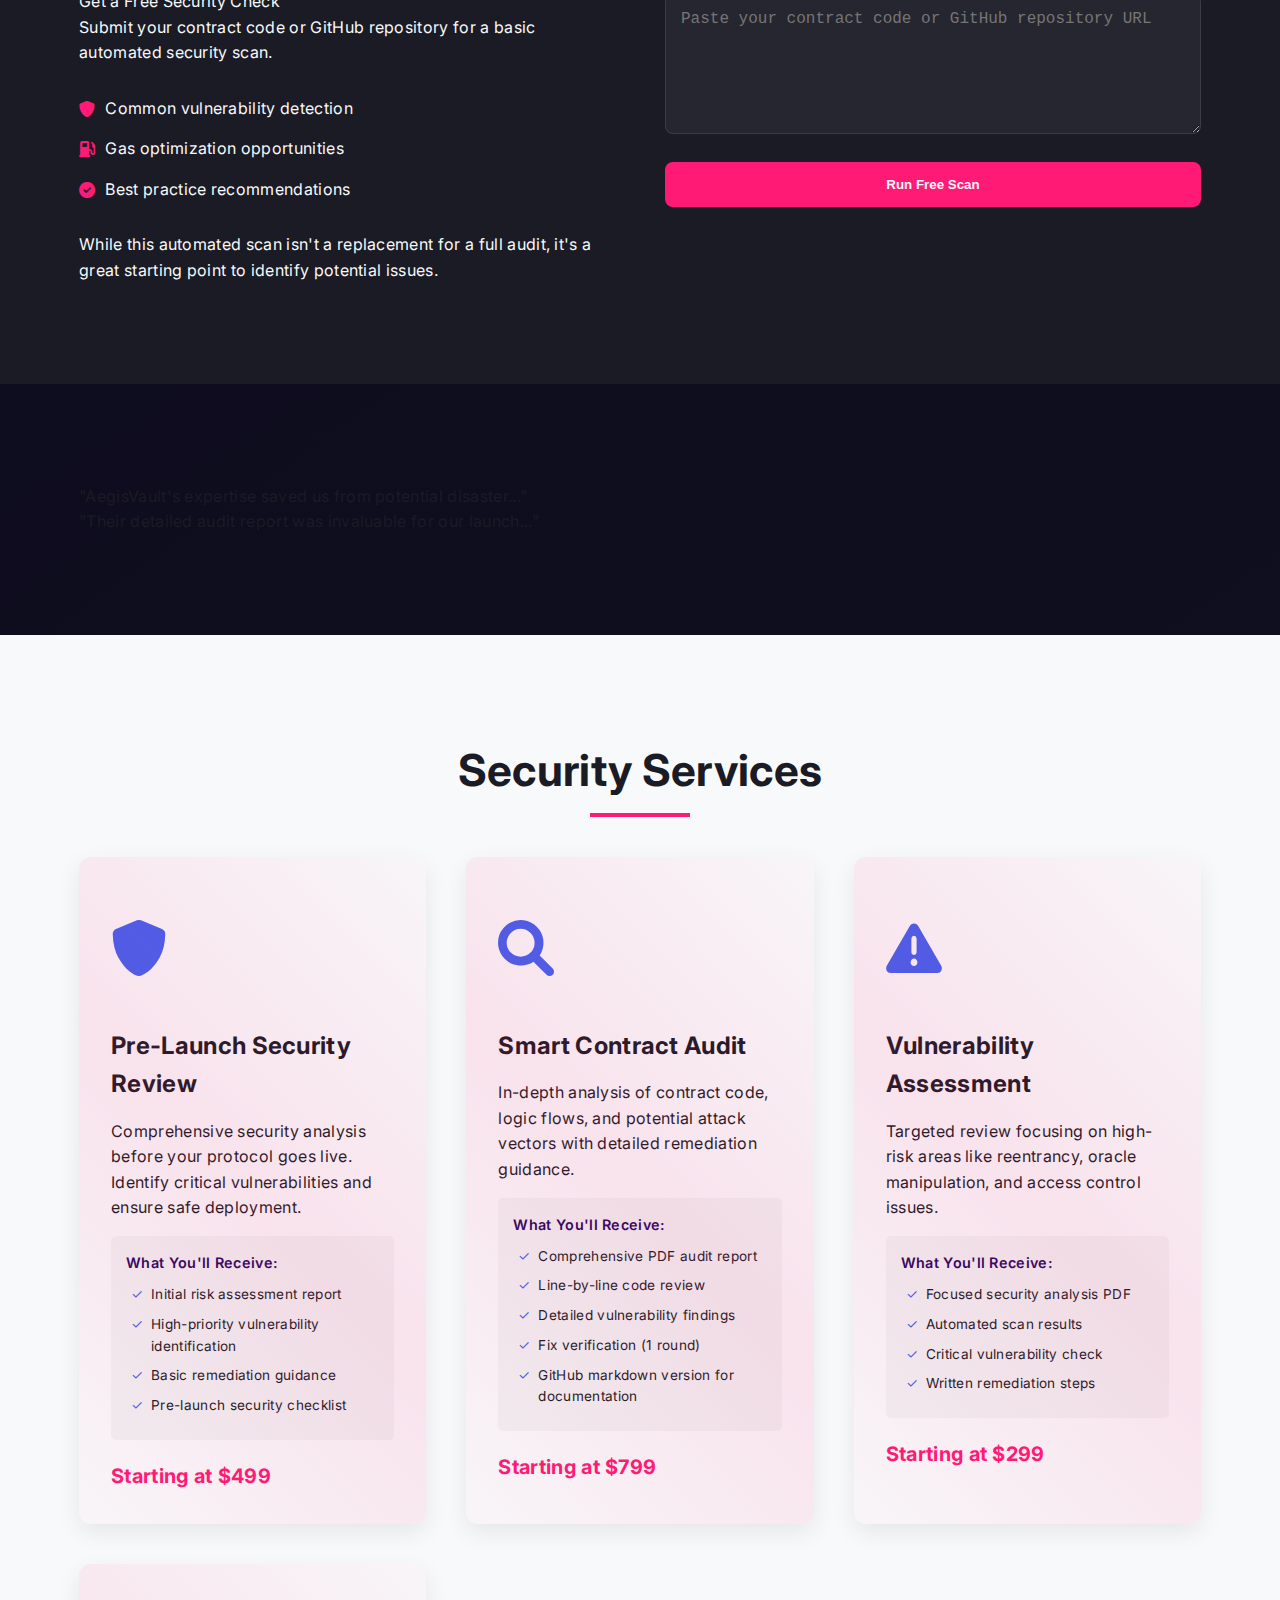
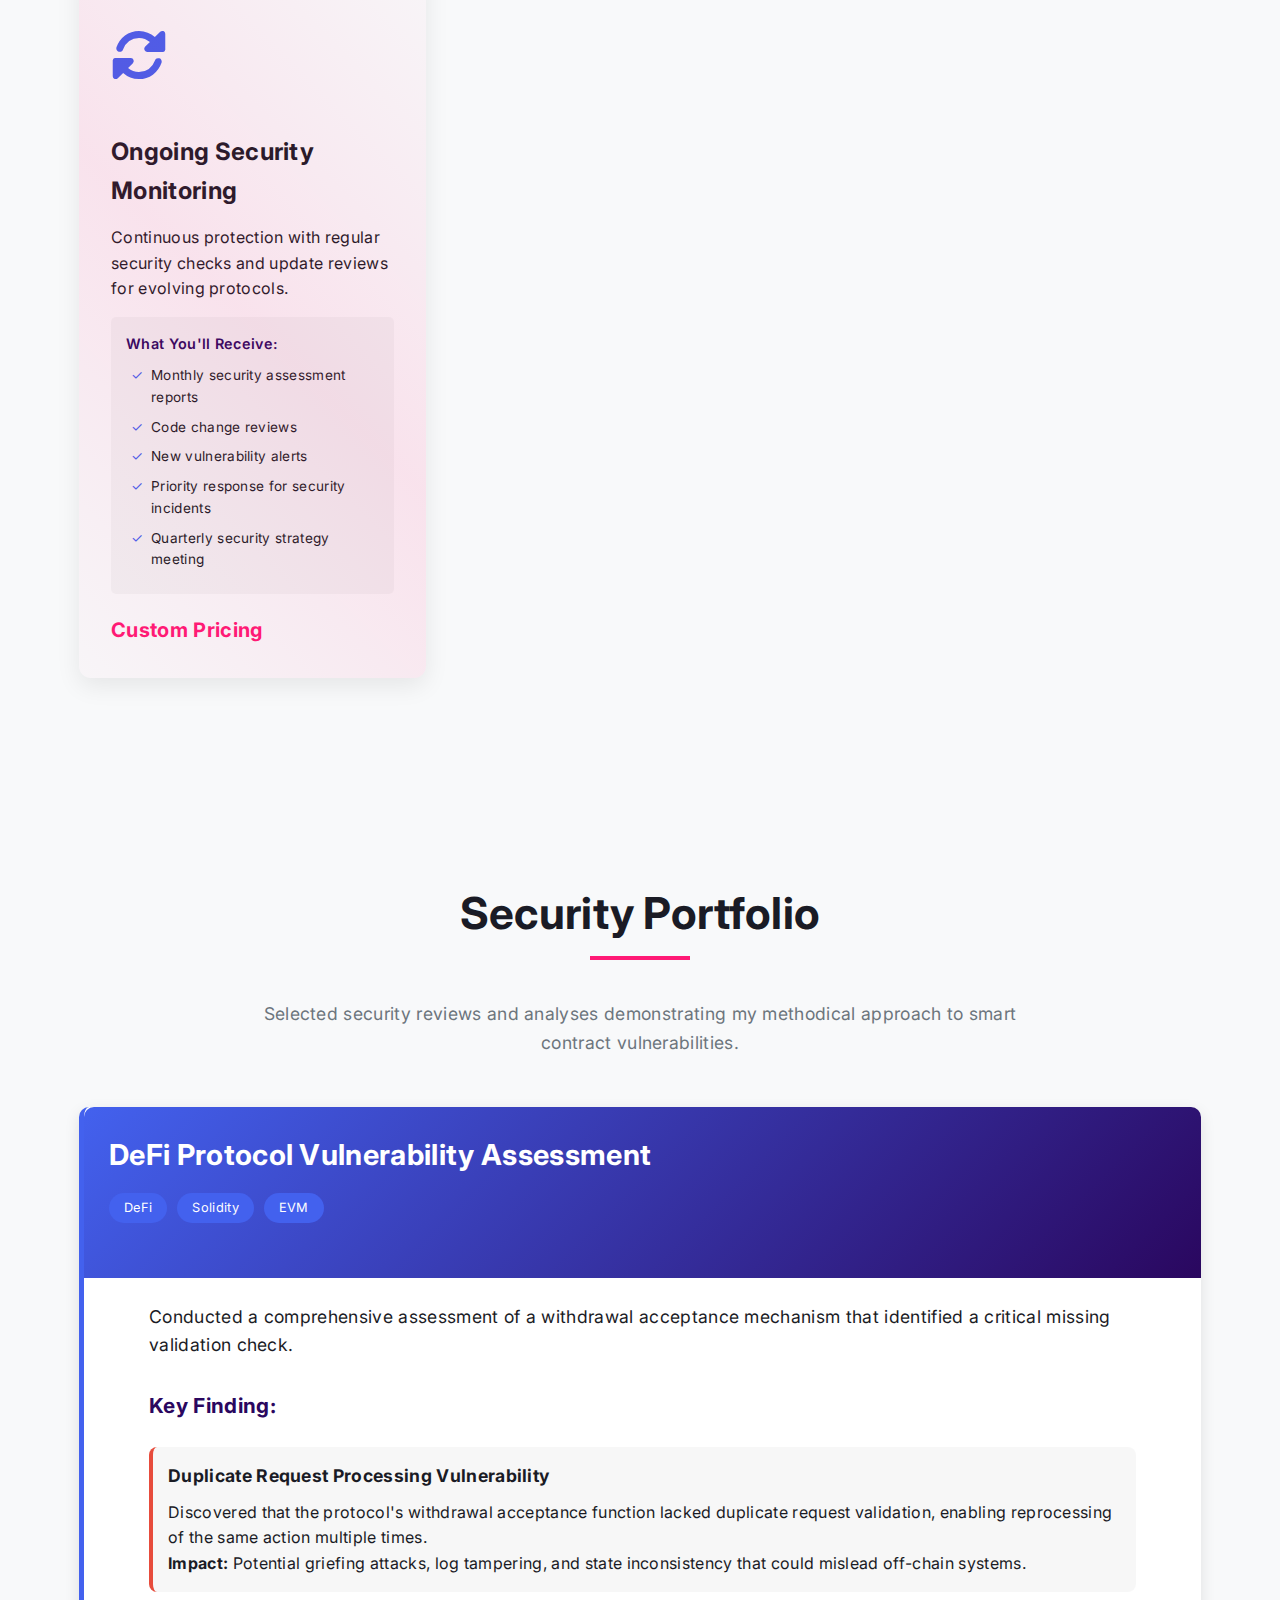
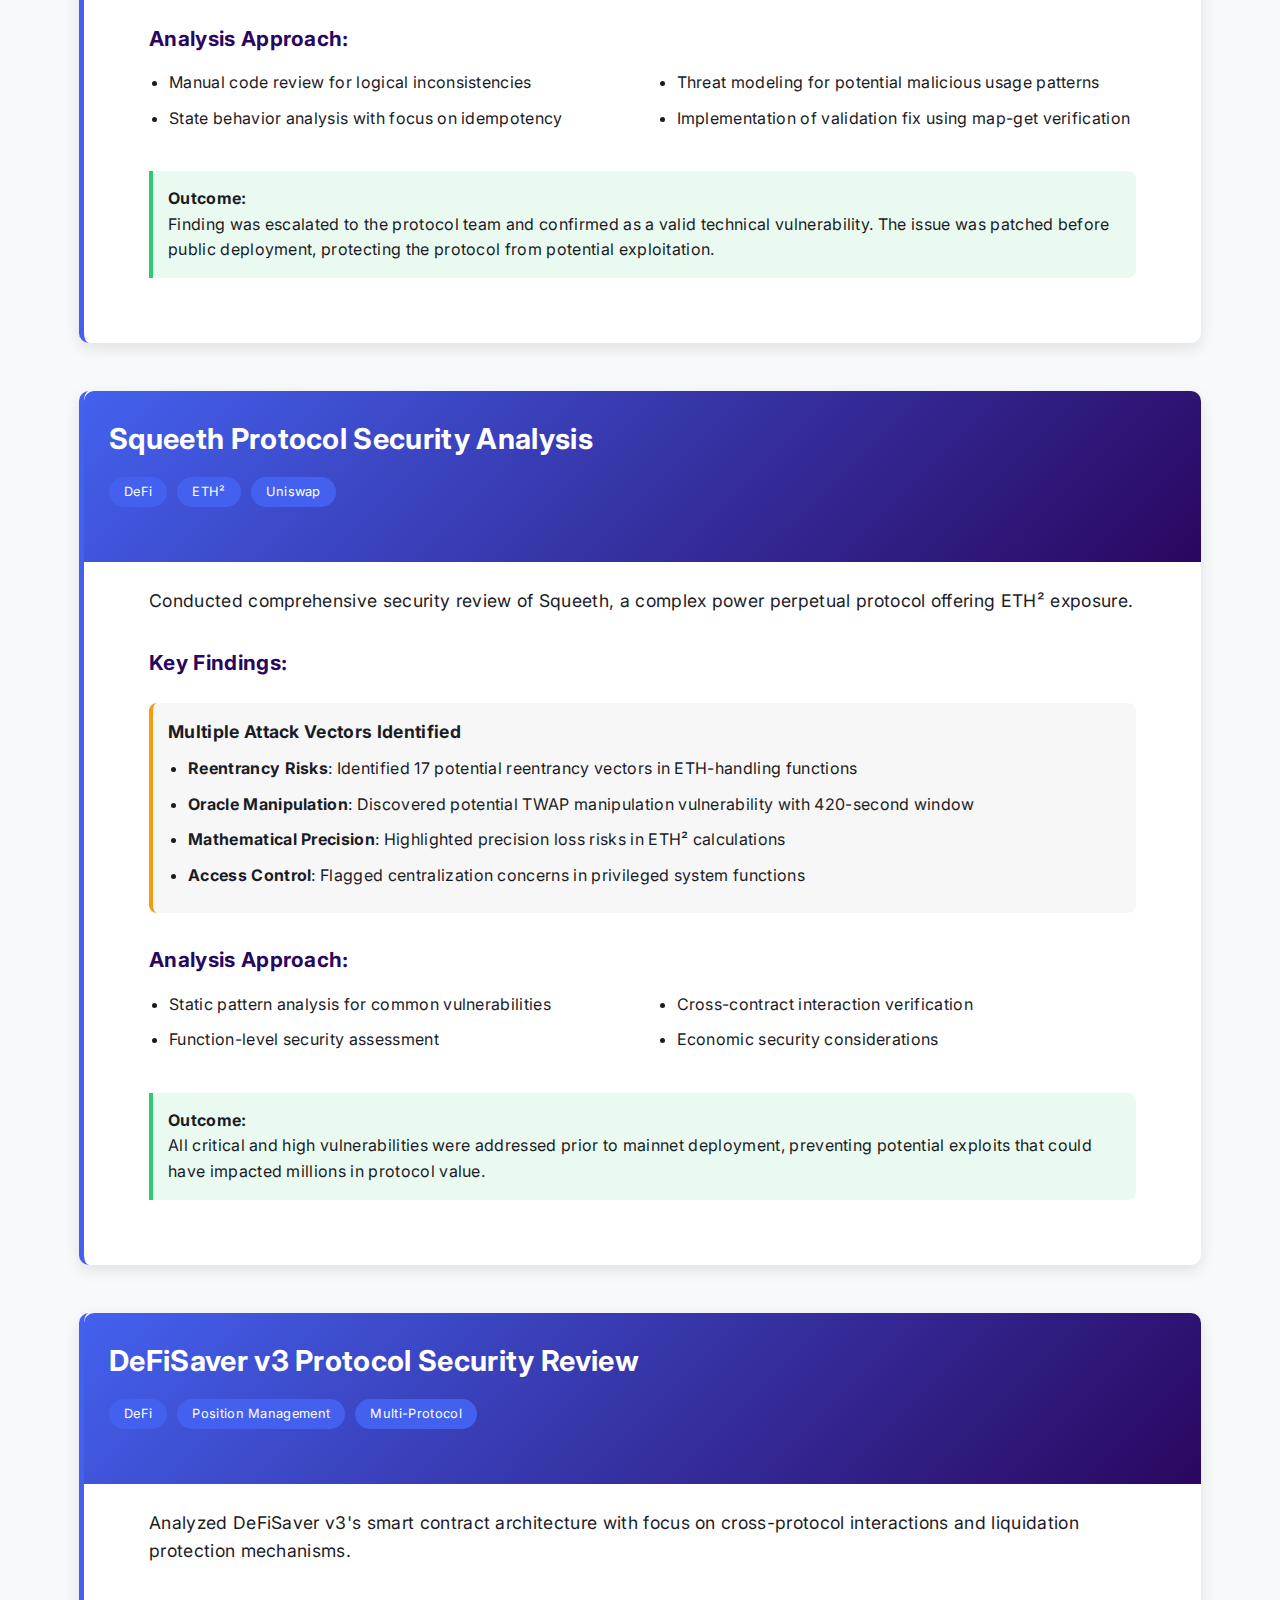
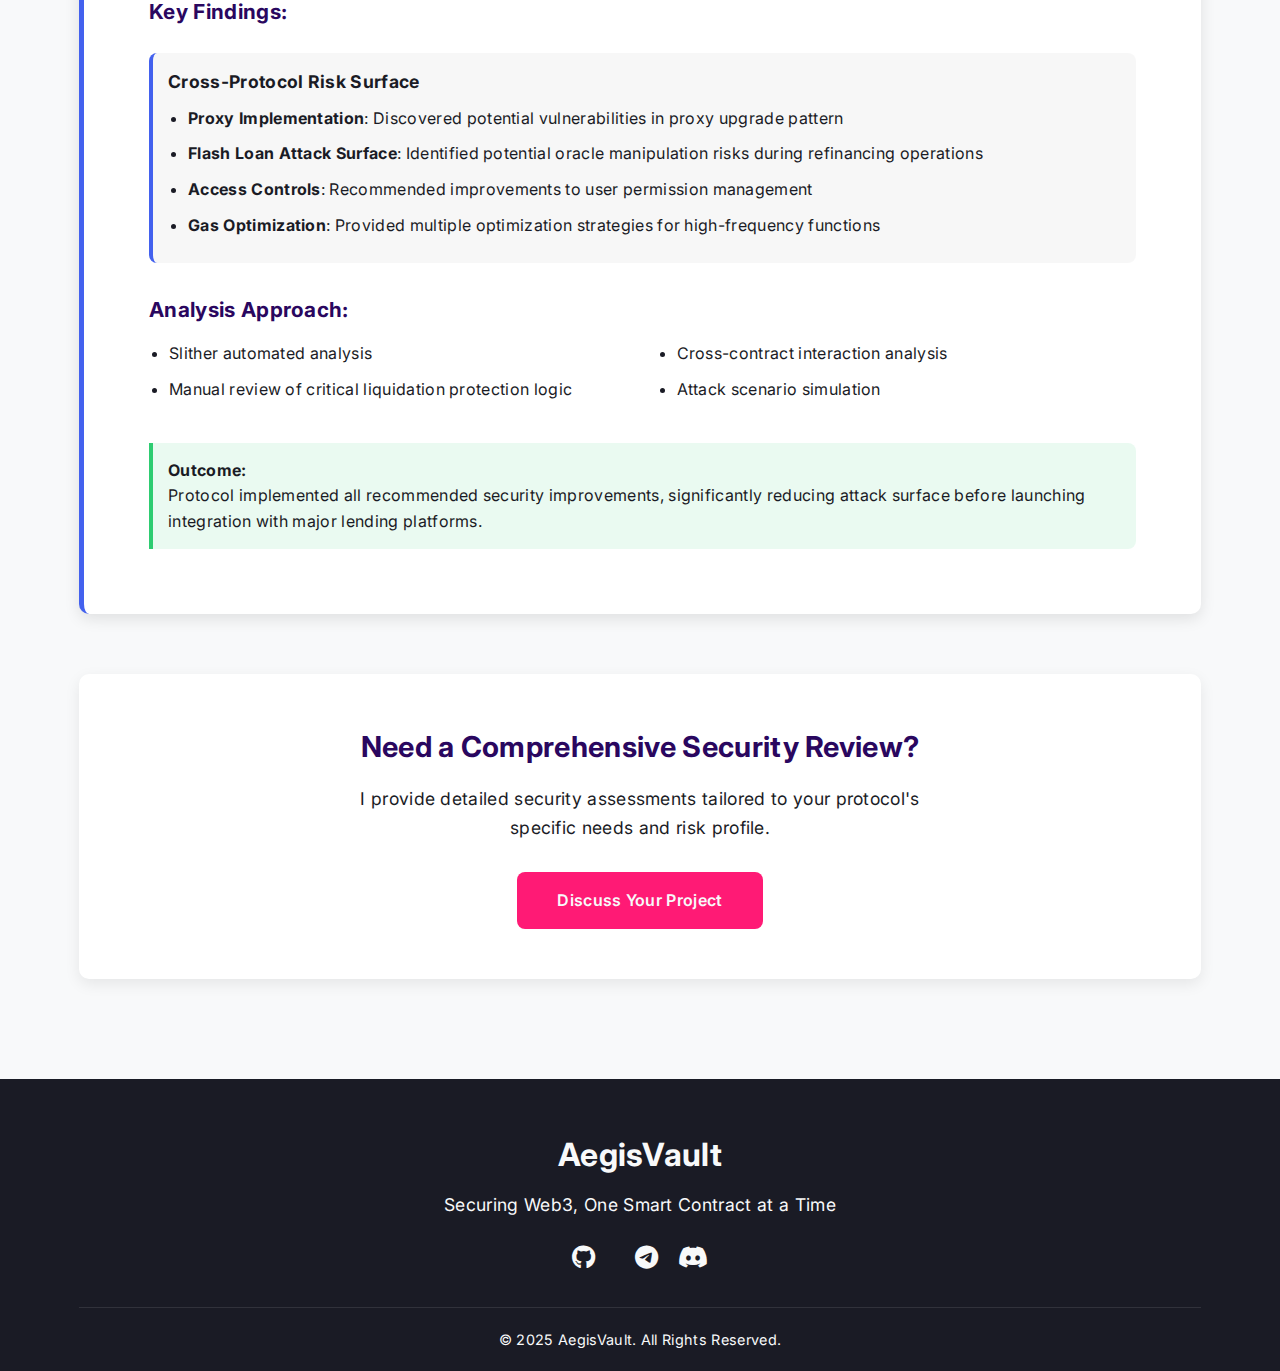
==== commit f0531437: "Add free security scan section with form handling" ====
--- a/index.html
+++ b/index.html
@@ -64,6 +64,45 @@
         </div>
     </section>
 
+    <!-- Free Smart Contract Scan -->
+    <section id="scan" class="free-scan">
+        <div class="container">
+            <div class="scan-container">
+                <div class="scan-info">
+                    <h3>Free Smart Contract Scan</h3>
+                    <p class="subtitle">Get a Free Security Check</p>
+                    <p>Submit your contract code or GitHub repository for a basic automated security scan.</p>
+                    
+                    <ul class="scan-benefits">
+                        <li><i class="fas fa-shield-alt"></i> Common vulnerability detection</li>
+                        <li><i class="fas fa-gas-pump"></i> Gas optimization opportunities</li>
+                        <li><i class="fas fa-check-circle"></i> Best practice recommendations</li>
+                    </ul>
+                    
+                    <p class="scan-disclaimer">While this automated scan isn't a replacement for a full audit, it's a great starting point to identify potential issues.</p>
+                </div>
+
+                <form id="scanForm" class="scan-form">
+                    <div class="form-group">
+                        <textarea 
+                            id="contractCode" 
+                            placeholder="Paste your contract code or GitHub repository URL" 
+                            rows="6"
+                            required
+                        ></textarea>
+                    </div>
+                    
+                    <div id="scan-message" class="form-message" style="display: none"></div>
+                    
+                    <button type="submit" class="btn primary">
+                        <span class="button-text">Run Free Scan</span>
+                        <i class="fas fa-spinner fa-spin" style="display: none"></i>
+                    </button>
+                </form>
+            </div>
+        </div>
+    </section>
+
     <!-- Testimonials Carousel -->
     <section id="testimonials" class="testimonials">
         <div class="container">
--- a/styles.css
+++ b/styles.css
@@ -749,7 +749,7 @@
 
 /* Free Scan Section */
 .free-scan {
-    background-color: var(--dark-color);
+    background: var(--dark-color);
     color: var(--light-color);
     padding: 100px 0;
 }
@@ -775,24 +775,35 @@
     margin-bottom: 15px;
     display: flex;
     align-items: center;
+    gap: 10px;
 }
 
 .scan-benefits i {
     color: var(--accent-color);
-    margin-right: 10px;
-}
-
-.scan-disclaimer {
-    font-size: 0.9rem;
-    opacity: 0.8;
+}
+
+.scan-form textarea {
+    width: 100%;
+    padding: 15px;
+    border-radius: 8px;
+    background: rgba(255, 255, 255, 0.05);
+    border: 1px solid rgba(255, 255, 255, 0.1);
+    color: white;
+    font-family: monospace;
+}
+
+.scan-form button {
+    width: 100%;
+    padding: 15px;
     margin-top: 20px;
-}
-
-.scan-form {
-    background: rgba(255, 255, 255, 0.03);
-    border: 1px solid rgba(255, 255, 255, 0.1);
-    padding: 2.5rem;
-    border-radius: 12px;
+    display: flex;
+    align-items: center;
+    justify-content: center;
+    gap: 10px;
+}
+
+.fa-spinner {
+    display: none;
 }
 
 /* Enhanced Case Study Styling */
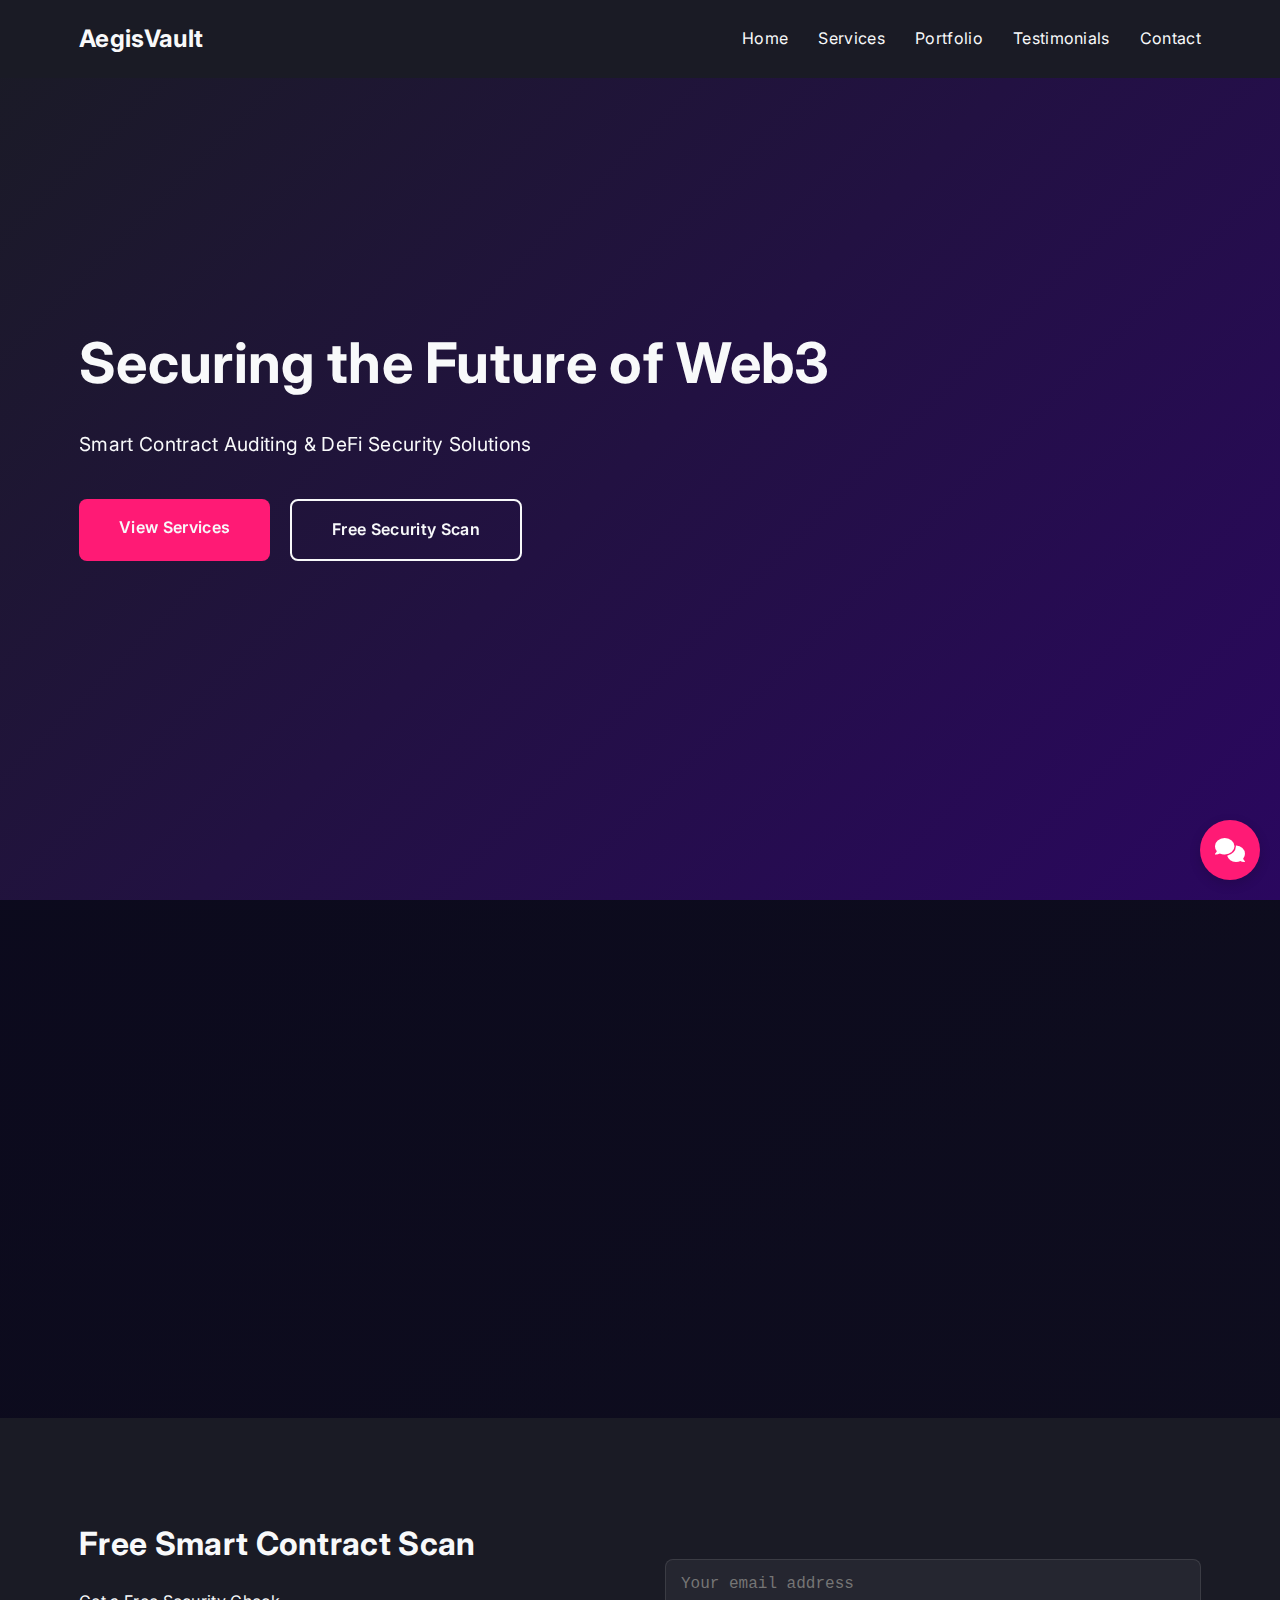
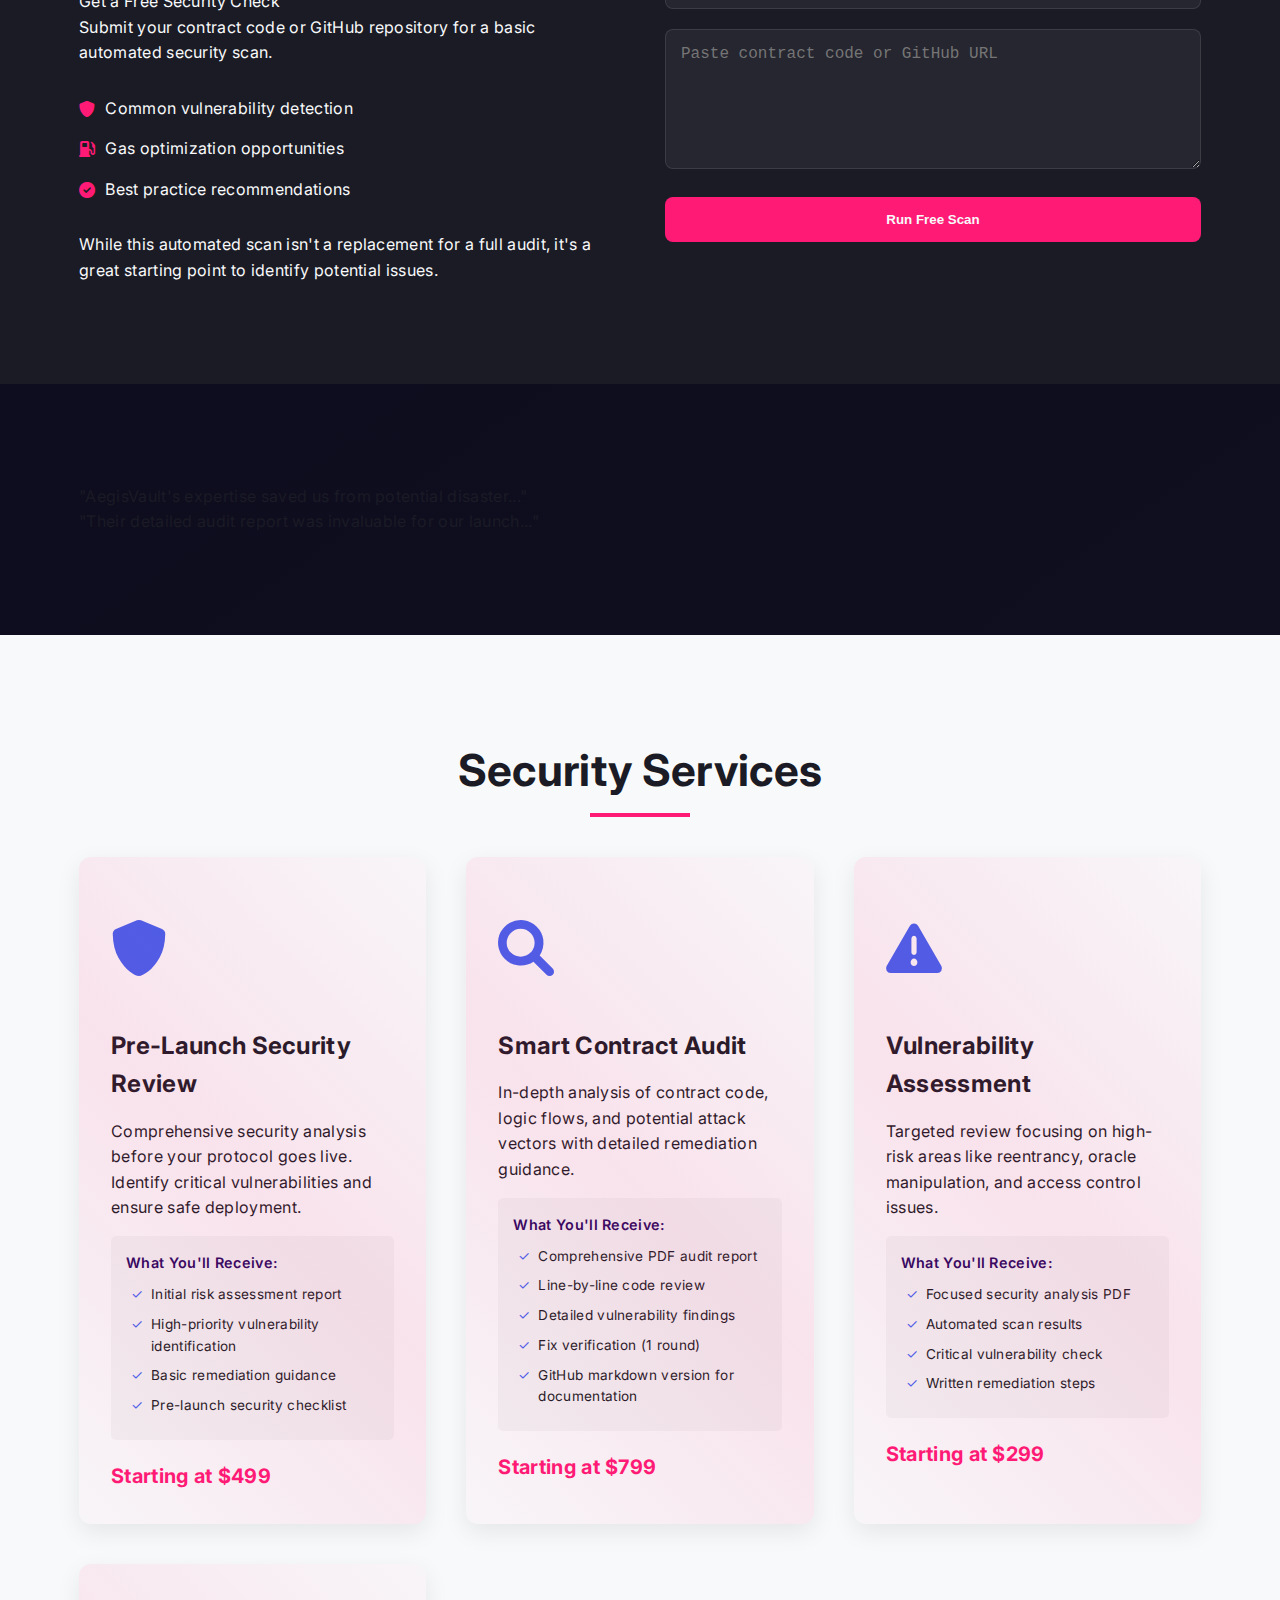
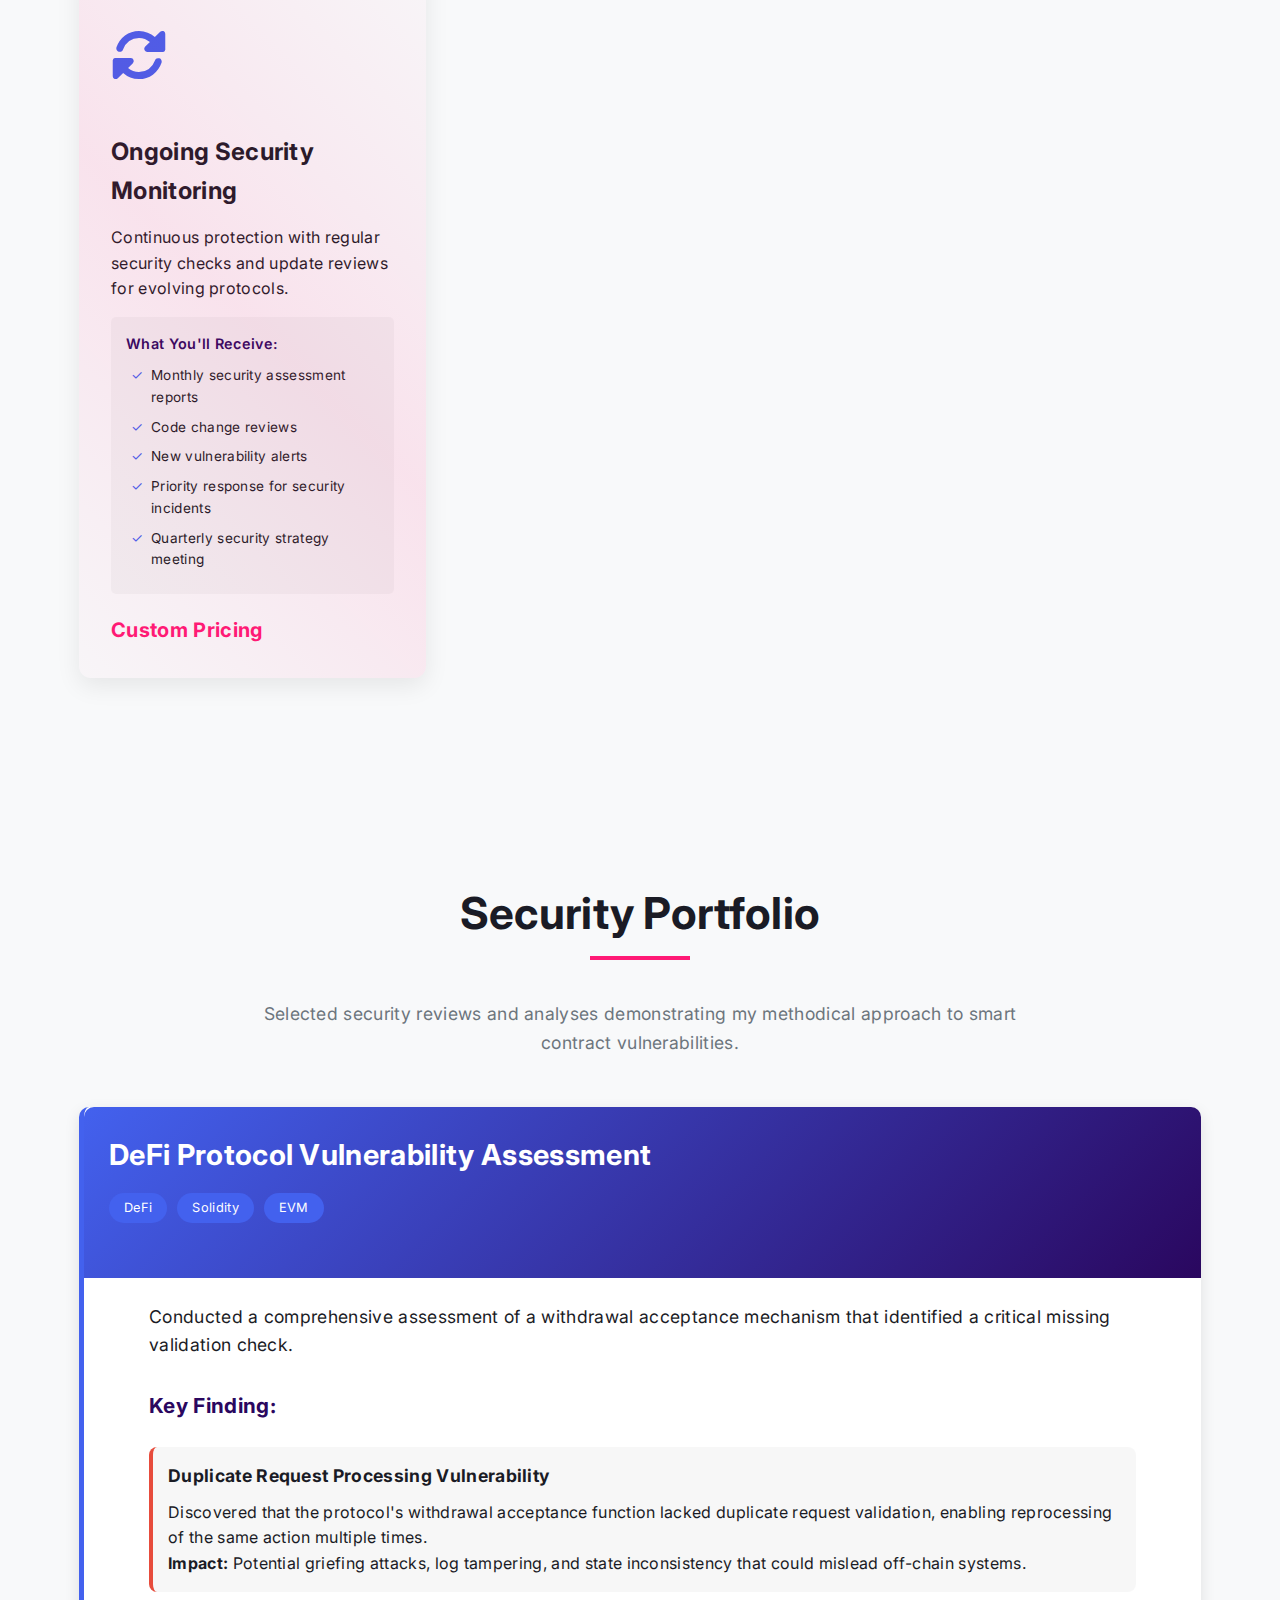
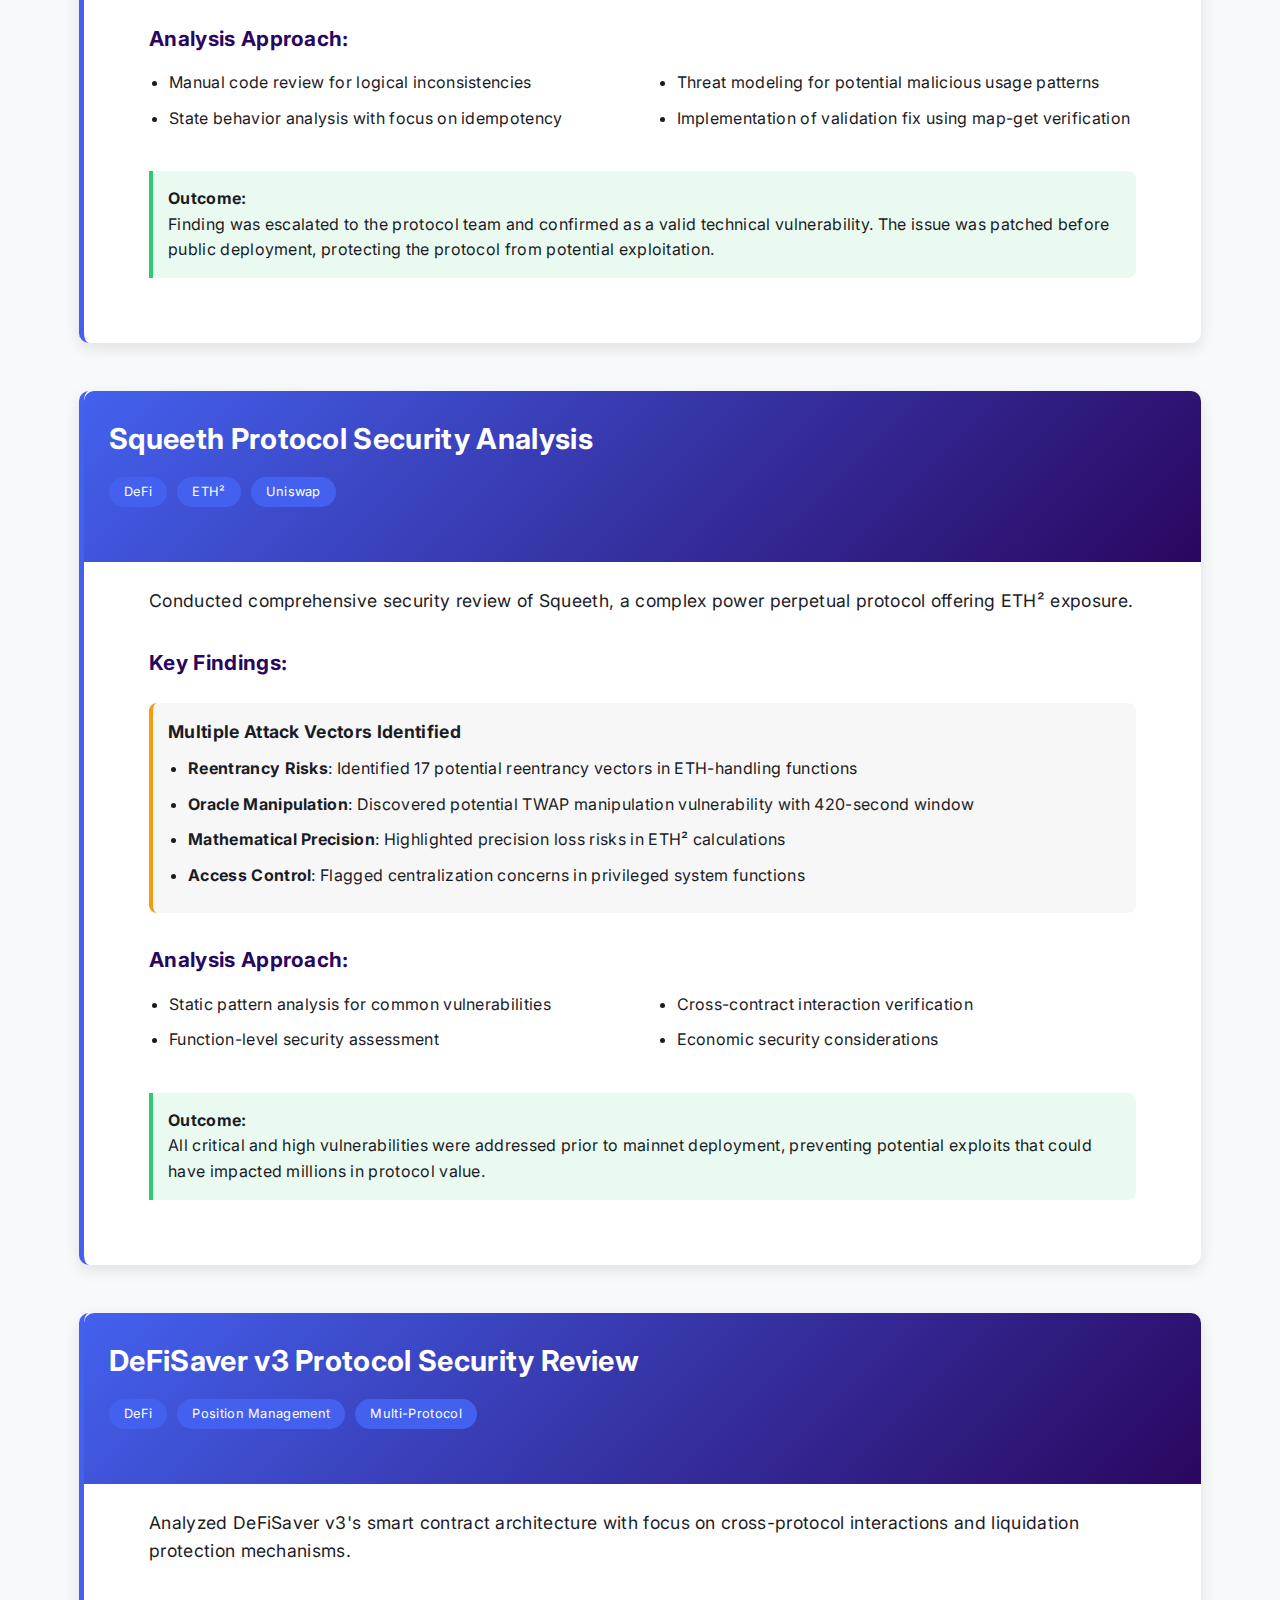
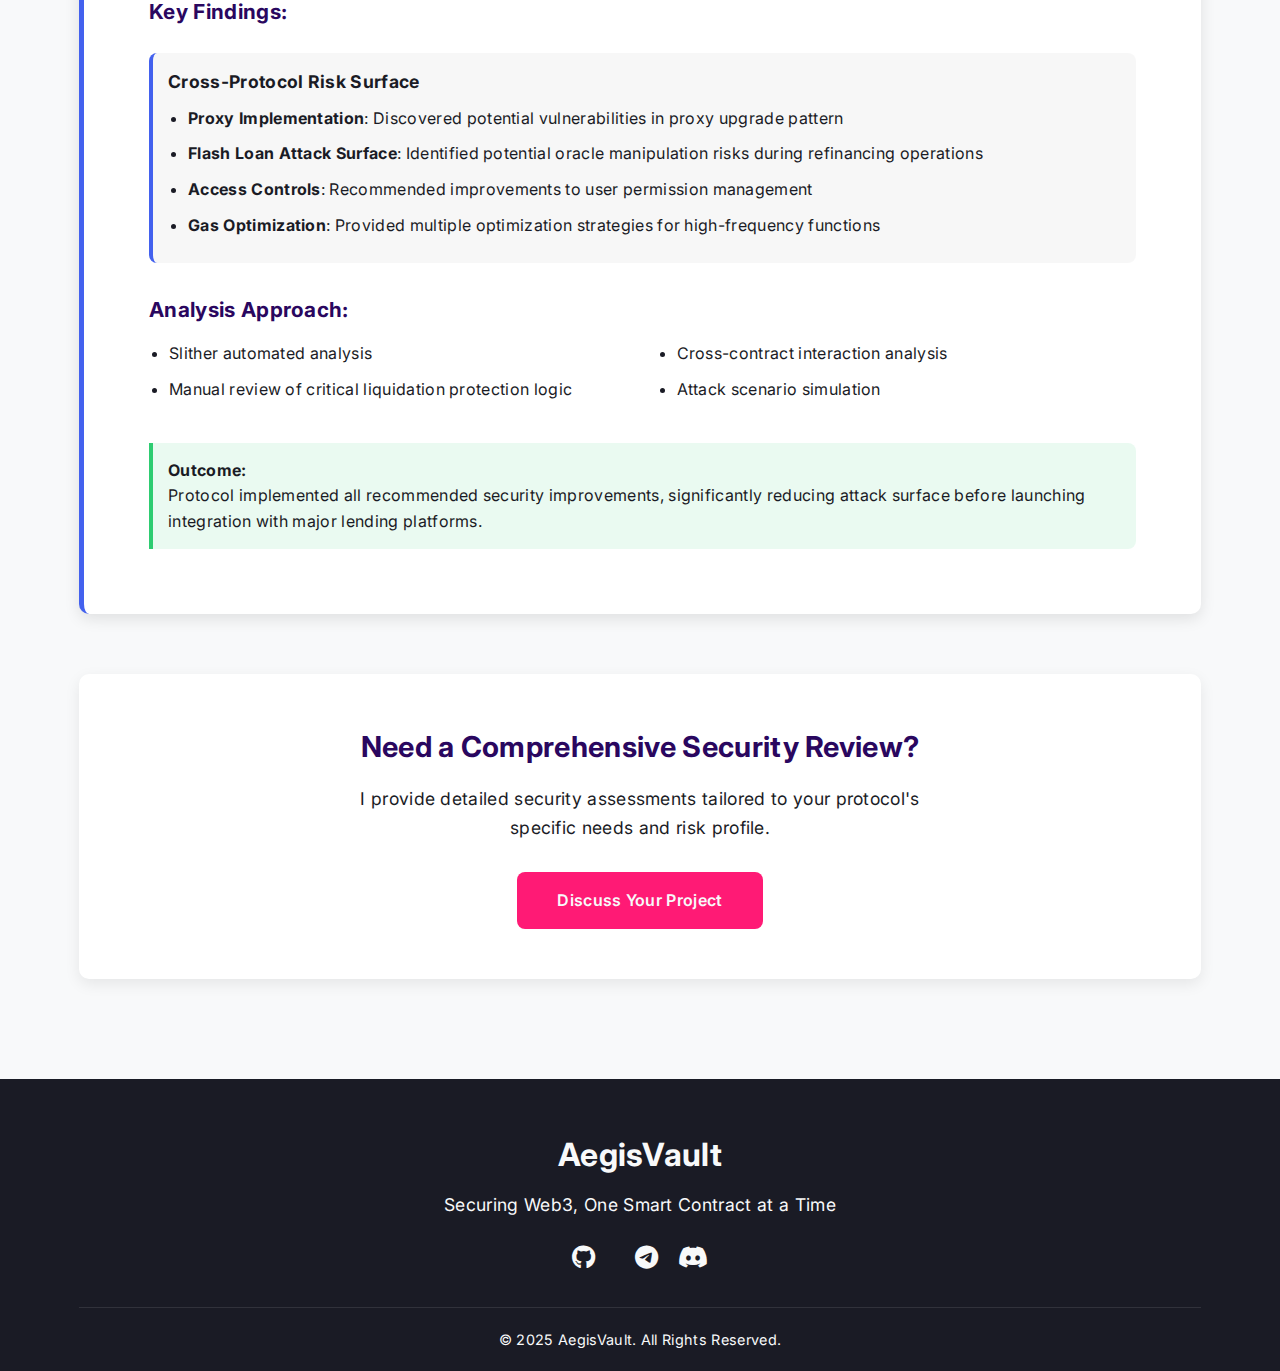
==== commit 4338bd28: "Update free security scan form with email integration" ====
--- a/index.html
+++ b/index.html
@@ -82,17 +82,31 @@
                     <p class="scan-disclaimer">While this automated scan isn't a replacement for a full audit, it's a great starting point to identify potential issues.</p>
                 </div>
 
-                <form id="scanForm" class="scan-form">
+                <!-- Updated Form with Email Field -->
+                <form id="scanForm" 
+                      action="https://formsubmit.co/your@email.com" 
+                      method="POST"
+                      class="scan-form">
+                    
+                    <!-- Required FormSubmit Fields -->
+                    <input type="hidden" name="_subject" value="New Free Scan Request">
+                    <input type="hidden" name="_autoresponse" value="Thank you for submitting your contract! We'll review it and get back to you within 24 hours.">
+                    <input type="hidden" name="_next" value="https://yourdomain.com/#thanks">
+                    
+                    <div class="form-group">
+                        <input type="email" 
+                               name="email"
+                               placeholder="Your email address" 
+                               required>
+                    </div>
+                    
                     <div class="form-group">
                         <textarea 
-                            id="contractCode" 
-                            placeholder="Paste your contract code or GitHub repository URL" 
+                            name="contractCode"
+                            placeholder="Paste contract code or GitHub URL" 
                             rows="6"
-                            required
-                        ></textarea>
-                    </div>
-                    
-                    <div id="scan-message" class="form-message" style="display: none"></div>
+                            required></textarea>
+                    </div>
                     
                     <button type="submit" class="btn primary">
                         <span class="button-text">Run Free Scan</span>
--- a/styles.css
+++ b/styles.css
@@ -782,6 +782,7 @@
     color: var(--accent-color);
 }
 
+.scan-form input,
 .scan-form textarea {
     width: 100%;
     padding: 15px;
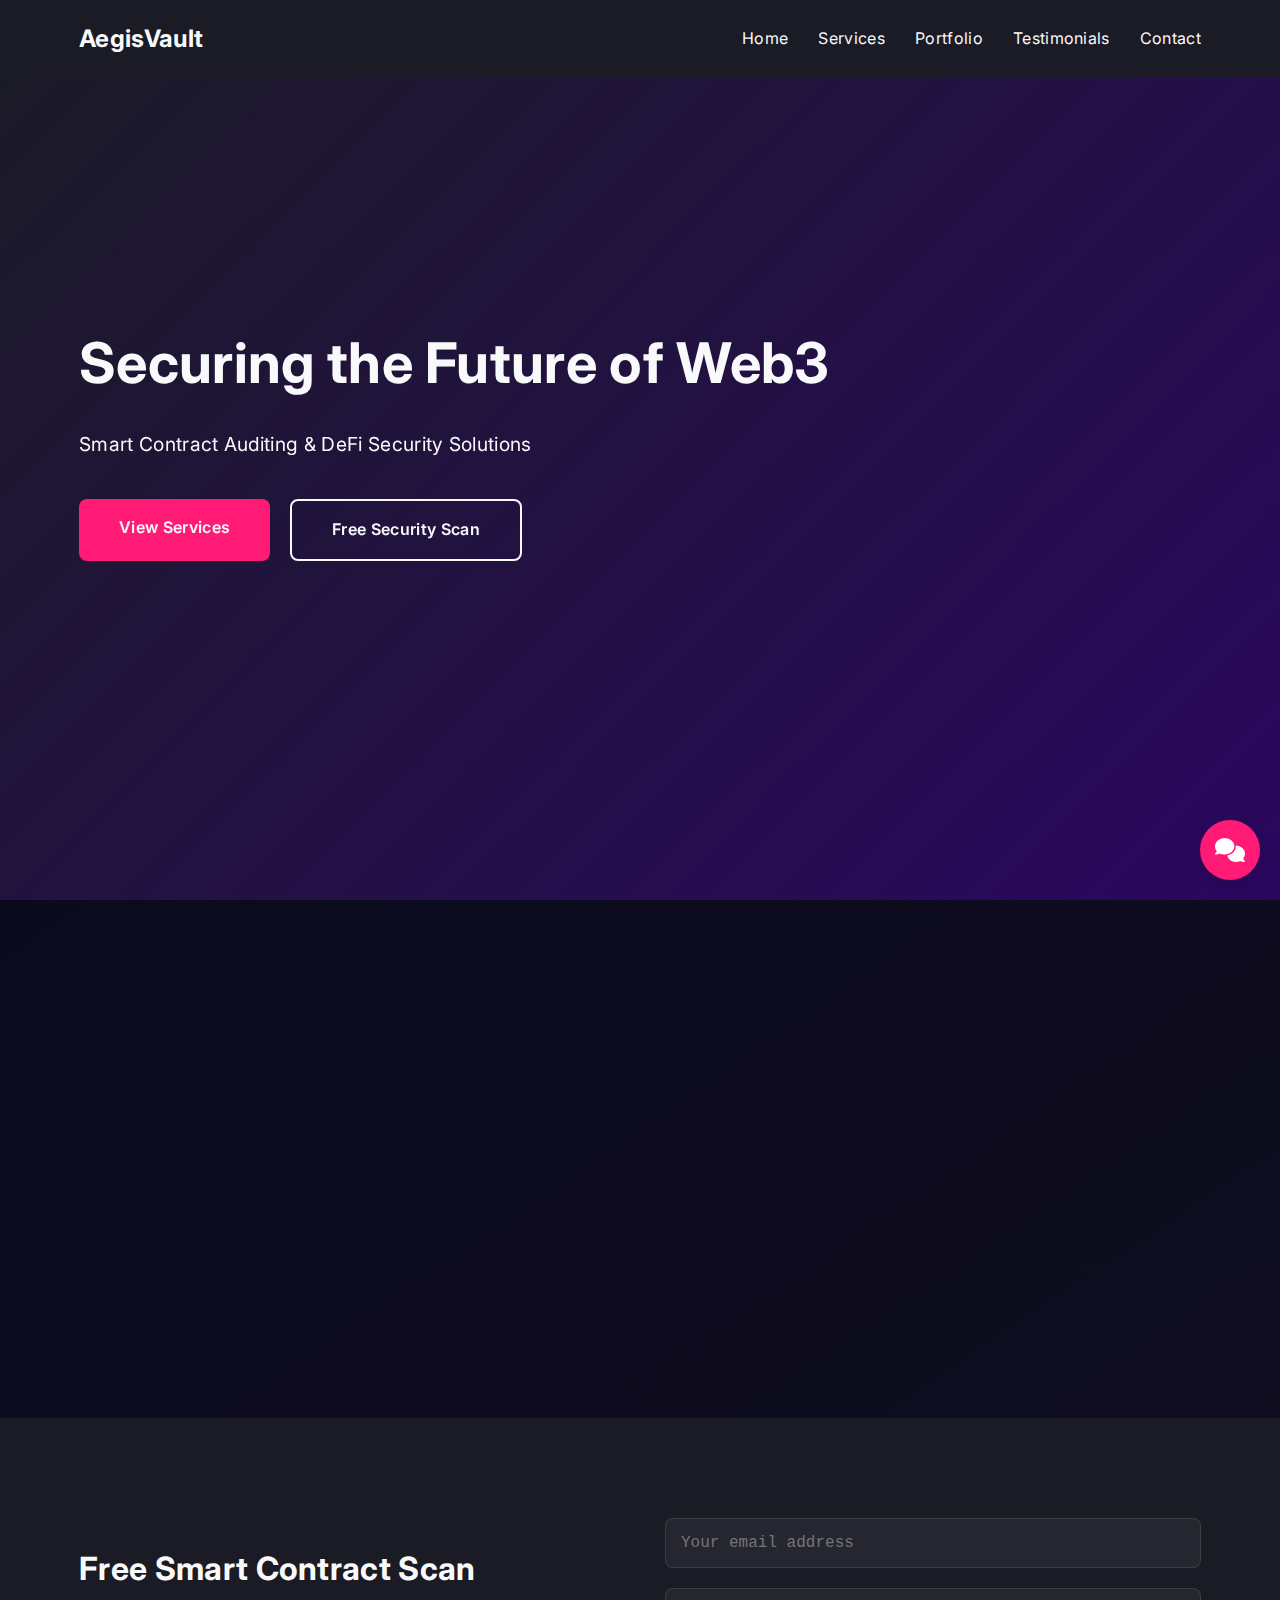
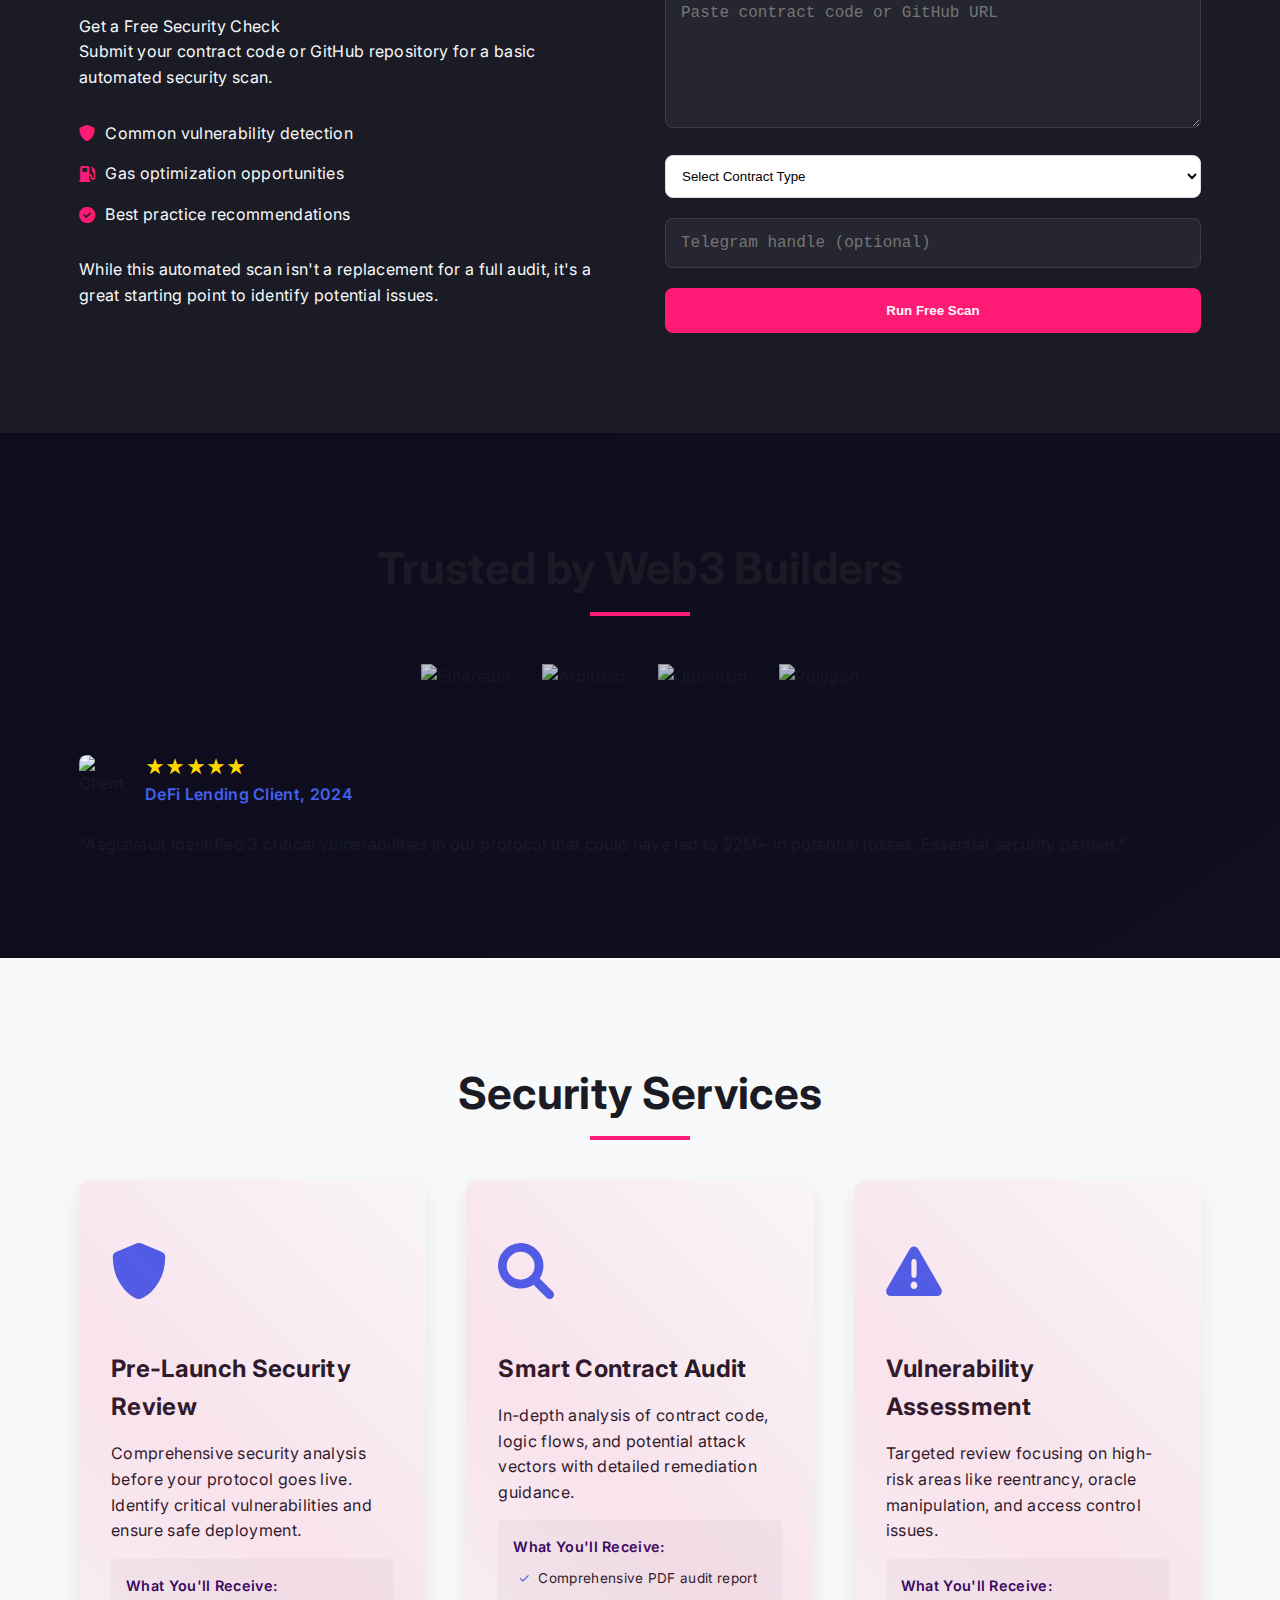
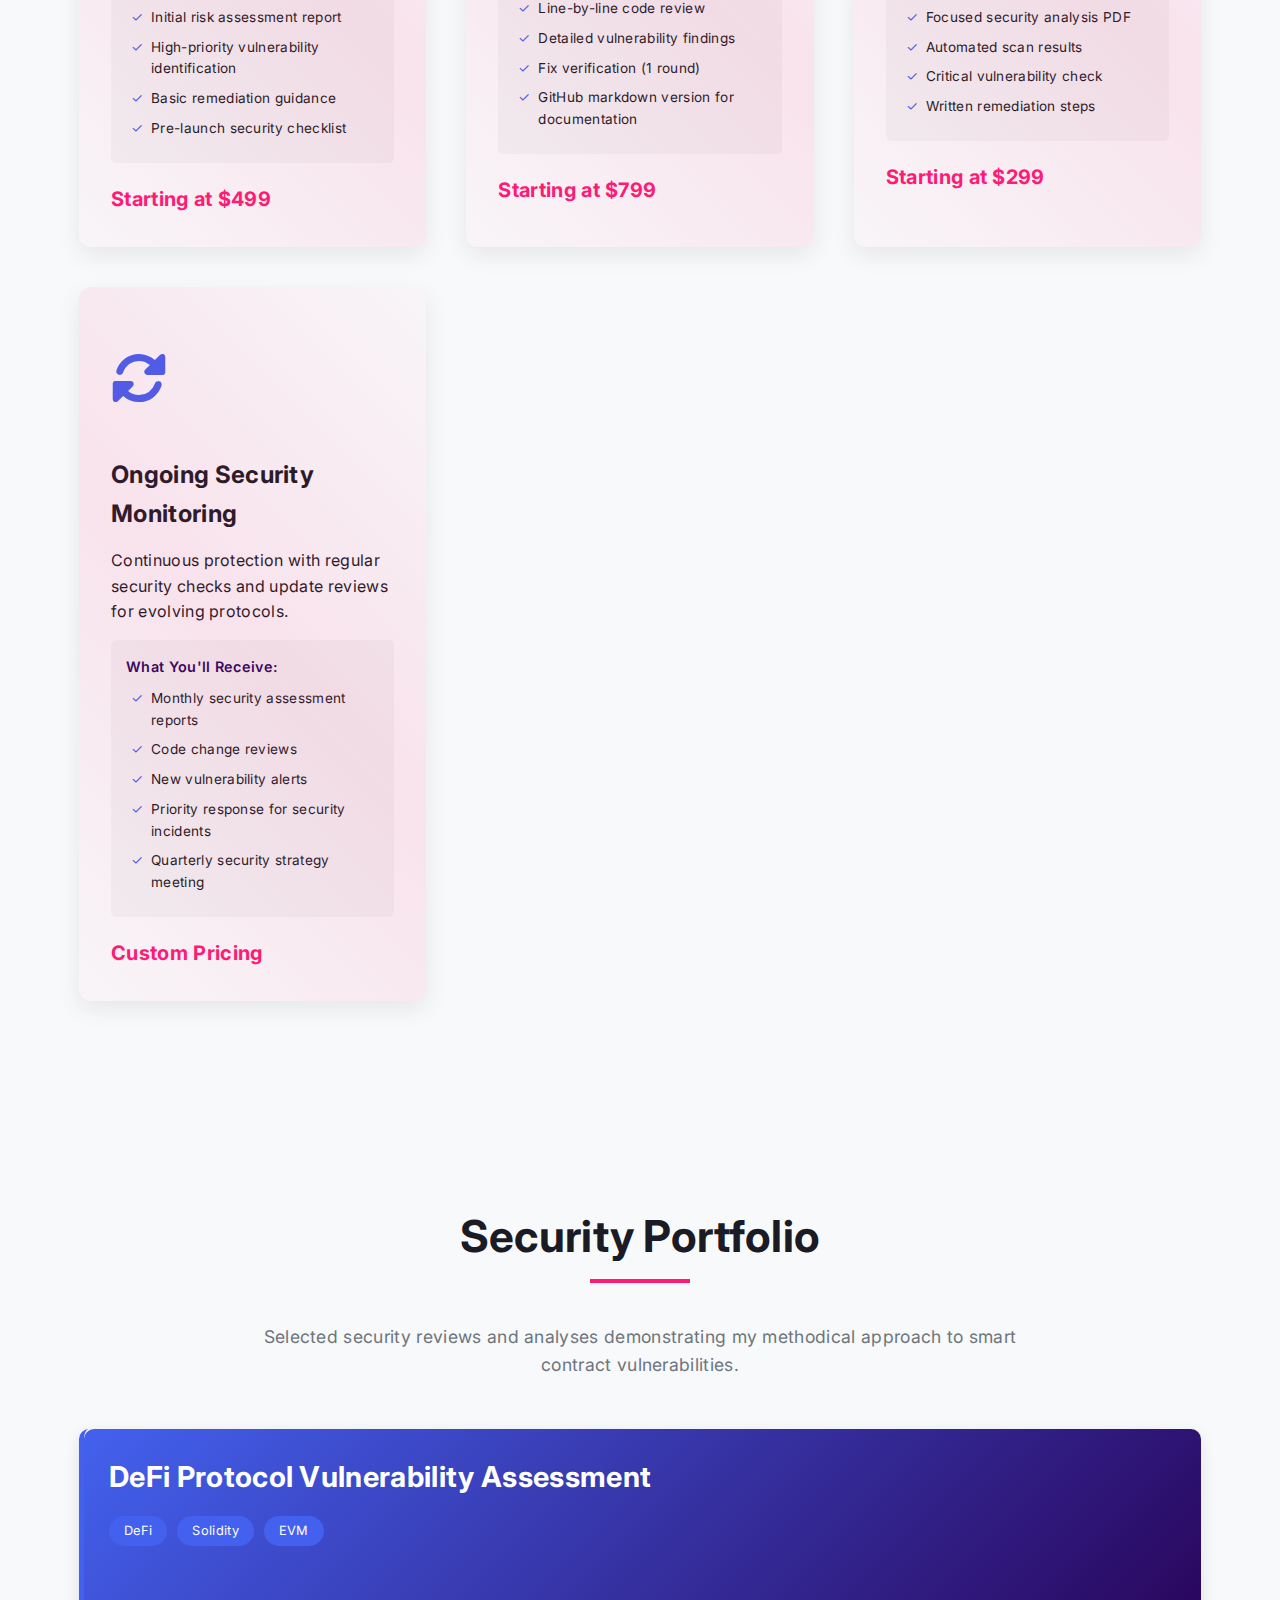
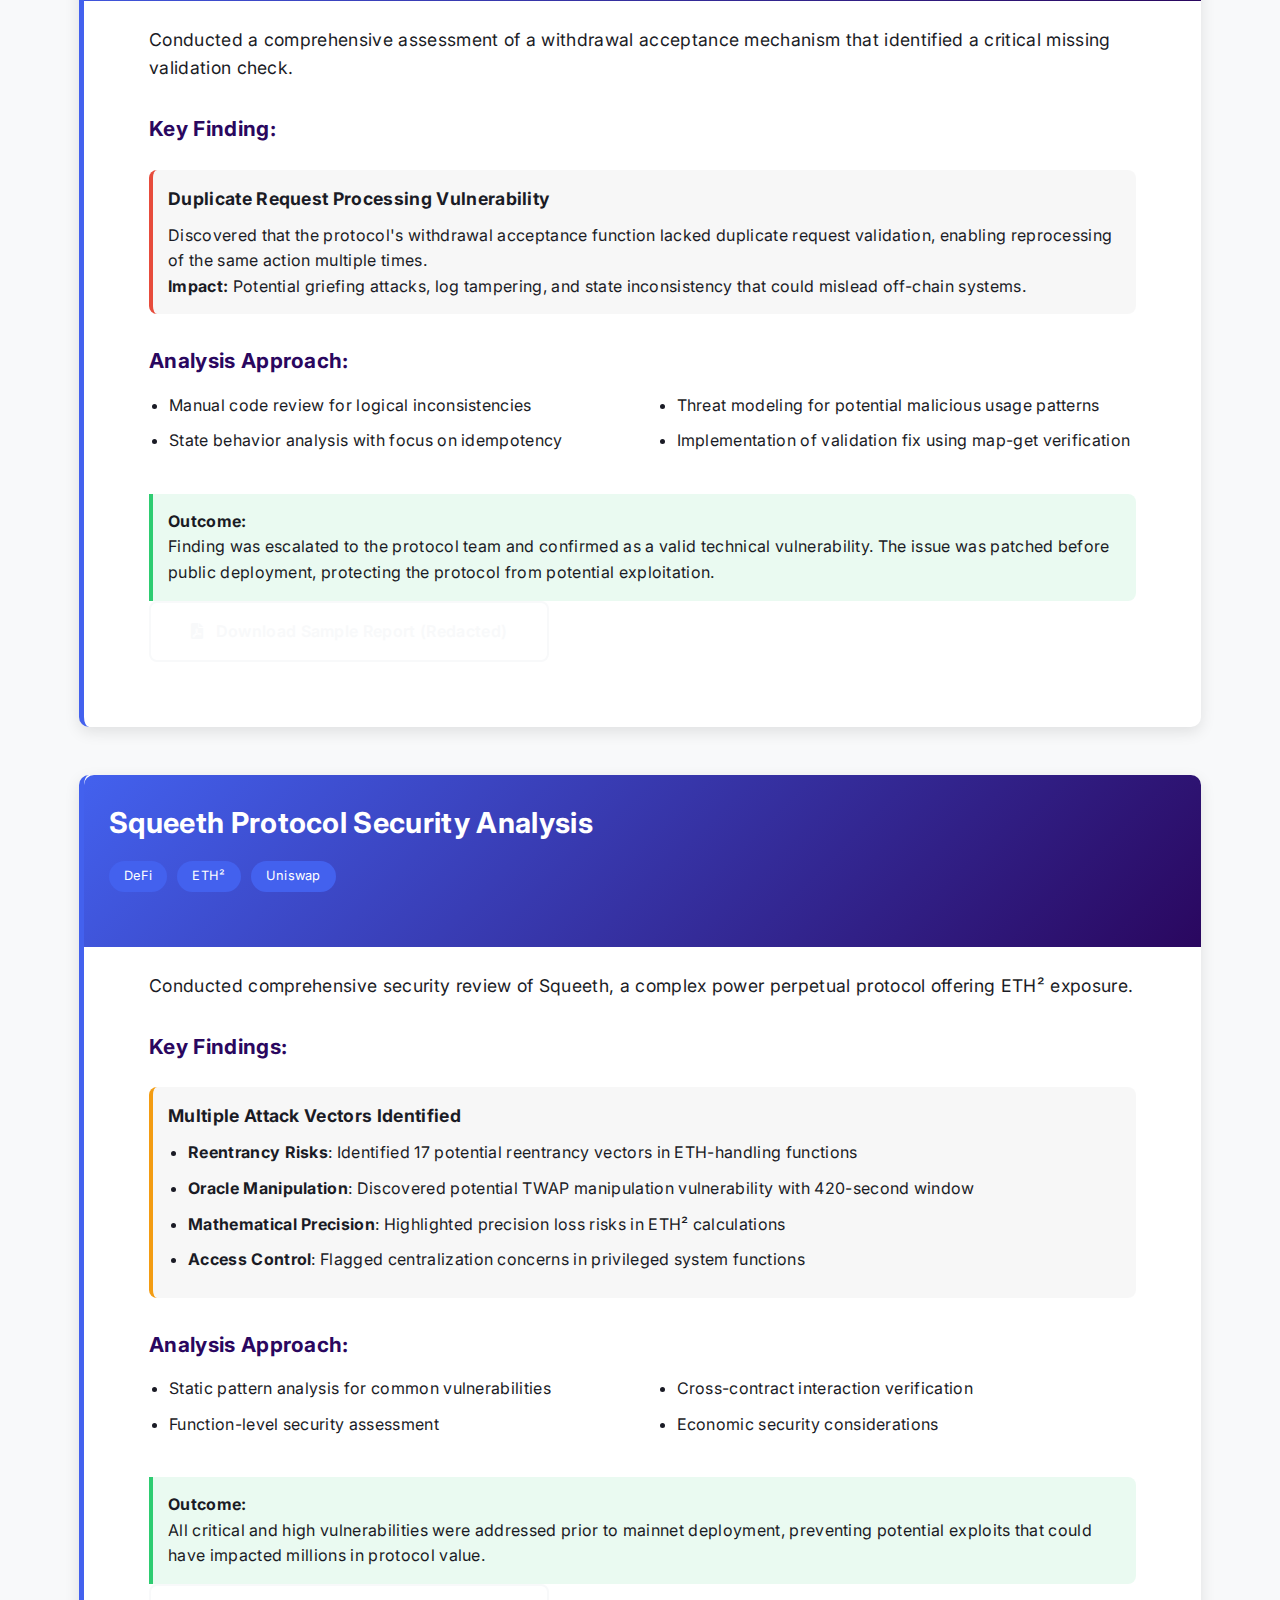
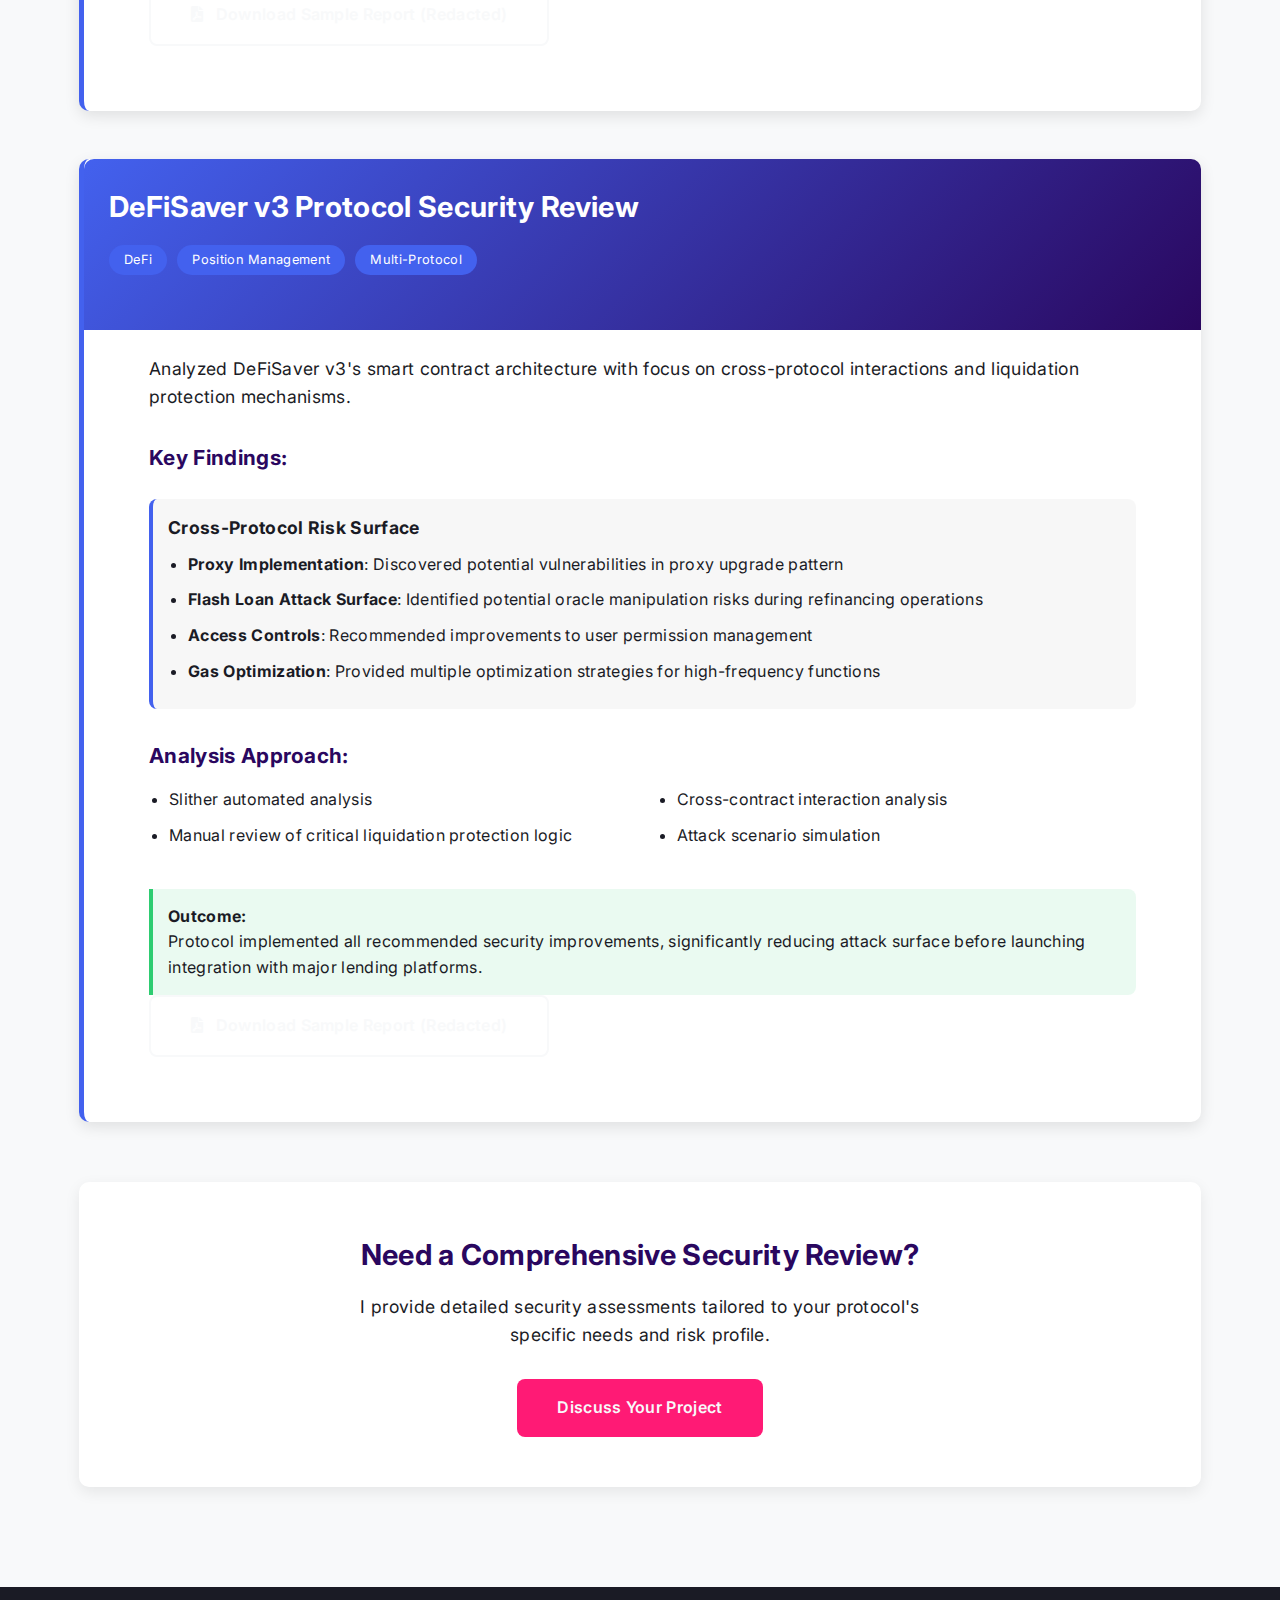
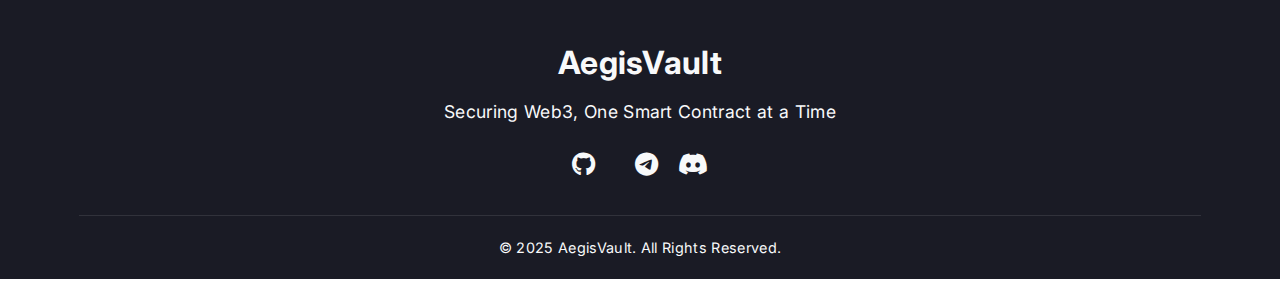
==== commit 0fd061f7: "Enhance testimonials, free scan form, and SEO meta tags" ====
--- a/index.html
+++ b/index.html
@@ -7,6 +7,10 @@
     <link rel="stylesheet" href="styles.css">
     <link rel="stylesheet" href="https://cdnjs.cloudflare.com/ajax/libs/font-awesome/6.0.0/css/all.min.css">
     <link rel="stylesheet" href="https://unpkg.com/aos@next/dist/aos.css">
+    <meta name="description" content="Web3 smart contract audits, DeFi vulnerability reviews, and security consulting. Free scan available.">
+    <meta name="keywords" content="smart contract audit, DeFi security, Web3 audit, solidity, vulnerabilities">
+    <meta property="og:title" content="AegisVault | Smart Contract Security Audits">
+    <meta property="og:description" content="Professional Web3 security audits and vulnerability assessments. Protect your protocol with expert reviews.">
 </head>
 <body>
     <!-- Improved Mobile Navigation -->
@@ -82,17 +86,18 @@
                     <p class="scan-disclaimer">While this automated scan isn't a replacement for a full audit, it's a great starting point to identify potential issues.</p>
                 </div>
 
-                <!-- Updated Form with Email Field -->
+                <!-- Updated Form -->
                 <form id="scanForm" 
                       action="https://formsubmit.co/your@email.com" 
                       method="POST"
                       class="scan-form">
                     
-                    <!-- Required FormSubmit Fields -->
+                    <!-- FormSubmit Configuration -->
                     <input type="hidden" name="_subject" value="New Free Scan Request">
                     <input type="hidden" name="_autoresponse" value="Thank you for submitting your contract! We'll review it and get back to you within 24 hours.">
-                    <input type="hidden" name="_next" value="https://yourdomain.com/#thanks">
-                    
+                    <input type="hidden" name="_next" value="https://aegis-vault.github.io/#thanks">
+                    
+                    <!-- Email Input -->
                     <div class="form-group">
                         <input type="email" 
                                name="email"
@@ -100,12 +105,29 @@
                                required>
                     </div>
                     
+                    <!-- Contract Code/URL Input -->
                     <div class="form-group">
                         <textarea 
-                            name="contractCode"
+                            name="contract-code"
                             placeholder="Paste contract code or GitHub URL" 
                             rows="6"
                             required></textarea>
+                    </div>
+                    
+                    <div class="form-group">
+                        <select name="contract-type" required>
+                            <option value="">Select Contract Type</option>
+                            <option>ERC20</option>
+                            <option>ERC721</option>
+                            <option>Custom Logic</option>
+                            <option>DeFi Strategy</option>
+                        </select>
+                    </div>
+
+                    <div class="form-group">
+                        <input type="text" 
+                               name="telegram" 
+                               placeholder="Telegram handle (optional)">
                     </div>
                     
                     <button type="submit" class="btn primary">
@@ -117,15 +139,27 @@
         </div>
     </section>
 
-    <!-- Testimonials Carousel -->
+    <!-- Testimonials Section -->
     <section id="testimonials" class="testimonials">
         <div class="container">
+            <h2 class="section-title">Trusted by Web3 Builders</h2>
+            <div class="client-logos">
+                <img src="path-to-ethereum-logo.svg" alt="Ethereum">
+                <img src="path-to-arbitrum-logo.svg" alt="Arbitrum">
+                <img src="path-to-optimism-logo.svg" alt="Optimism">
+                <img src="path-to-polygon-logo.svg" alt="Polygon">
+            </div>
+            
             <div class="testimonial-carousel">
                 <div class="testimonial active">
-                    <blockquote>"AegisVault's expertise saved us from potential disaster..."</blockquote>
-                </div>
-                <div class="testimonial">
-                    <blockquote>"Their detailed audit report was invaluable for our launch..."</blockquote>
+                    <div class="client-meta">
+                        <img src="placeholder-client.png" class="client-logo" alt="Client Logo">
+                        <div class="client-info">
+                            <div class="stars">★★★★★</div>
+                            <div class="client-name">DeFi Lending Client, 2024</div>
+                        </div>
+                    </div>
+                    <blockquote>"AegisVault identified 3 critical vulnerabilities in our protocol that could have led to $2M+ in potential losses. Essential security partner."</blockquote>
                 </div>
             </div>
         </div>
@@ -264,6 +298,13 @@
                         <h4>Outcome:</h4>
                         <p>Finding was escalated to the protocol team and confirmed as a valid technical vulnerability. The issue was patched before public deployment, protecting the protocol from potential exploitation.</p>
                     </div>
+                    
+                    <div class="case-cta">
+                        <a href="sample-audit.pdf" class="btn secondary" download>
+                            <i class="fas fa-file-pdf"></i>
+                            Download Sample Report (Redacted)
+                        </a>
+                    </div>
                 </div>
             </div>
             
@@ -310,6 +351,13 @@
                         <h4>Outcome:</h4>
                         <p>All critical and high vulnerabilities were addressed prior to mainnet deployment, preventing potential exploits that could have impacted millions in protocol value.</p>
                     </div>
+                    
+                    <div class="case-cta">
+                        <a href="sample-audit.pdf" class="btn secondary" download>
+                            <i class="fas fa-file-pdf"></i>
+                            Download Sample Report (Redacted)
+                        </a>
+                    </div>
                 </div>
             </div>
             
@@ -356,6 +404,13 @@
                         <h4>Outcome:</h4>
                         <p>Protocol implemented all recommended security improvements, significantly reducing attack surface before launching integration with major lending platforms.</p>
                     </div>
+                    
+                    <div class="case-cta">
+                        <a href="sample-audit.pdf" class="btn secondary" download>
+                            <i class="fas fa-file-pdf"></i>
+                            Download Sample Report (Redacted)
+                        </a>
+                    </div>
                 </div>
             </div>
             
--- a/styles.css
+++ b/styles.css
@@ -180,6 +180,10 @@
     background-color: transparent;
     color: var(--light-color);
     border: 2px solid var(--light-color);
+}
+
+.btn.secondary i {
+    margin-right: 8px;
 }
 
 .btn.secondary:hover {
@@ -997,6 +1001,57 @@
     max-width: 600px;
     margin: 0 auto 30px;
     font-size: 1.1rem;
+}
+
+/* Client Logos */
+.client-logos {
+    display: flex;
+    justify-content: center;
+    gap: 2rem;
+    margin: 3rem 0;
+}
+
+.client-logos img {
+    height: 40px;
+    opacity: 0.8;
+    transition: opacity 0.3s;
+}
+
+.client-logos img:hover {
+    opacity: 1;
+}
+
+/* Testimonial Styling */
+.client-meta {
+    display: flex;
+    align-items: center;
+    gap: 1rem;
+    margin-bottom: 1.5rem;
+}
+
+.client-logo {
+    width: 50px;
+    height: 50px;
+    border-radius: 8px;
+}
+
+.stars {
+    color: #ffd700;
+    font-size: 1.2em;
+}
+
+.client-name {
+    font-weight: 600;
+    color: var(--primary-color);
+}
+
+/* Contract Type Select */
+select {
+    width: 100%;
+    padding: 12px;
+    border: 1px solid #ddd;
+    border-radius: 8px;
+    background: white;
 }
 
 /* Responsive Design */
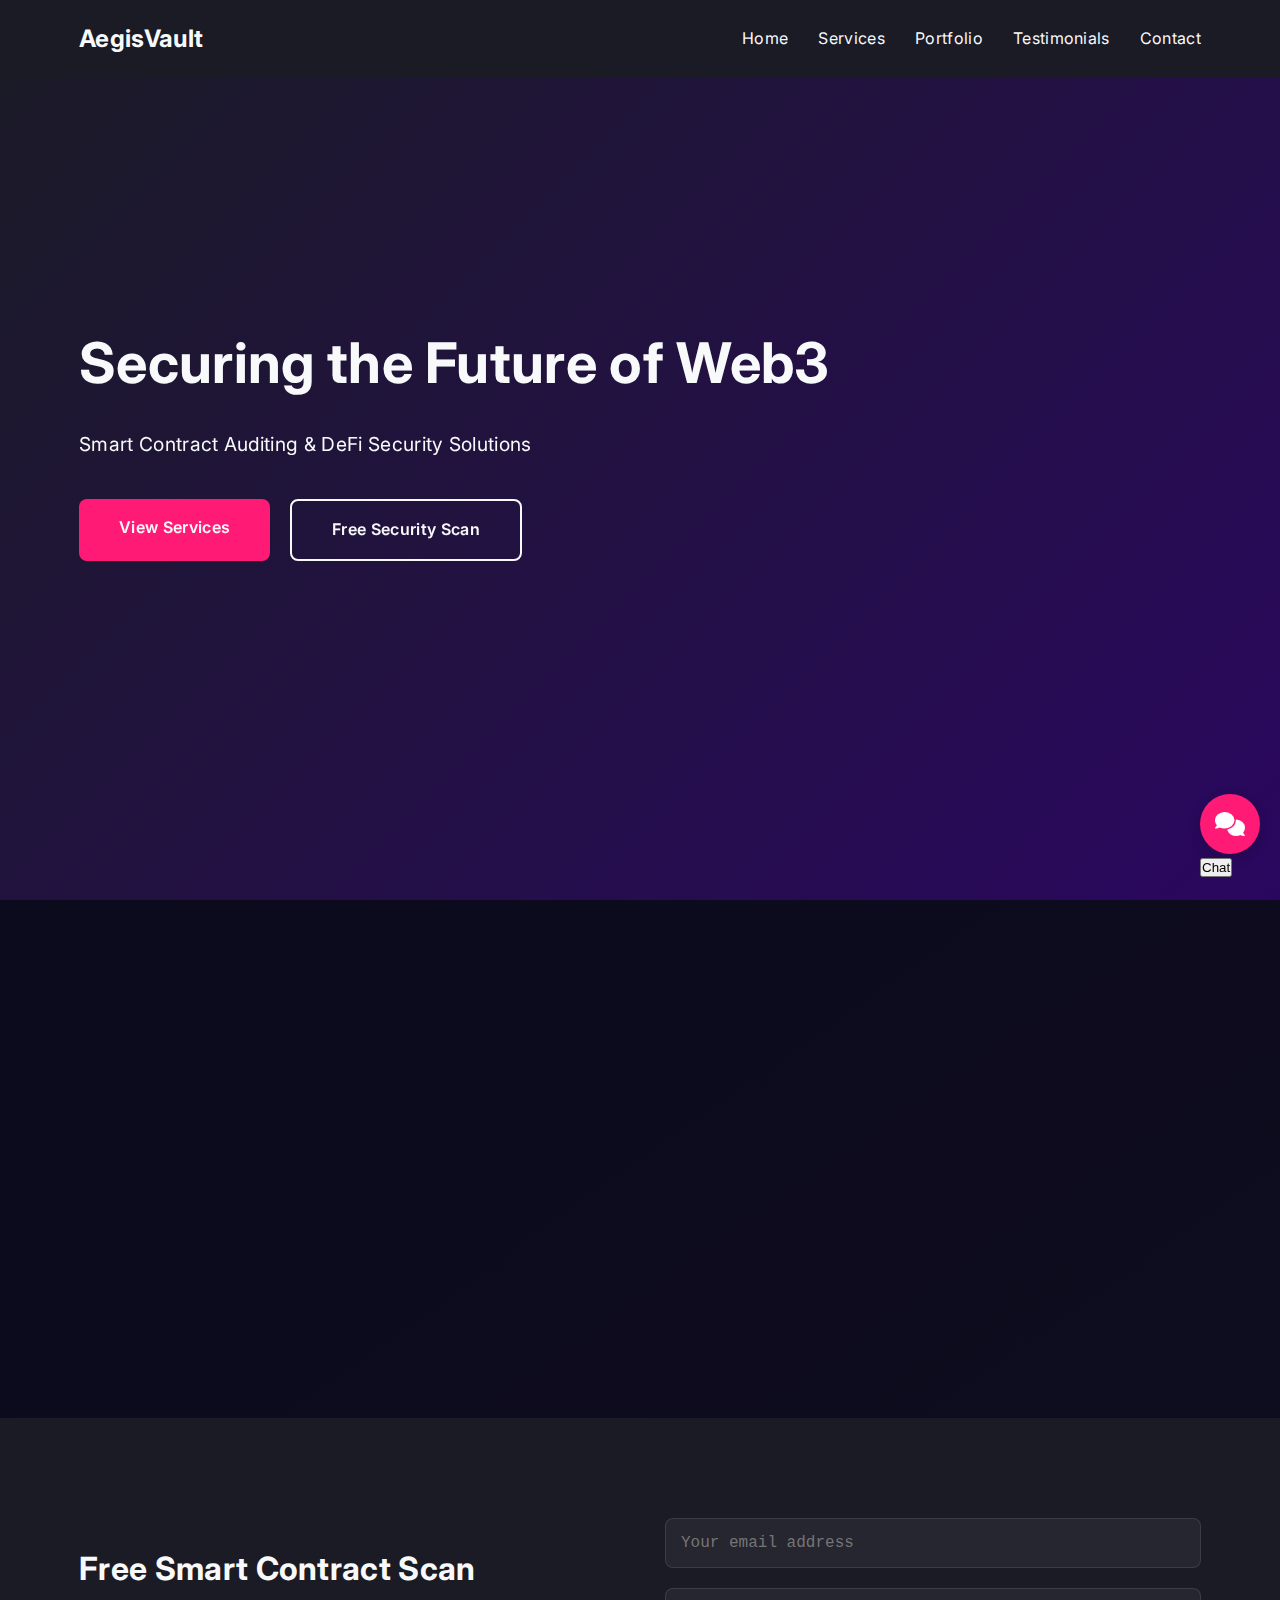
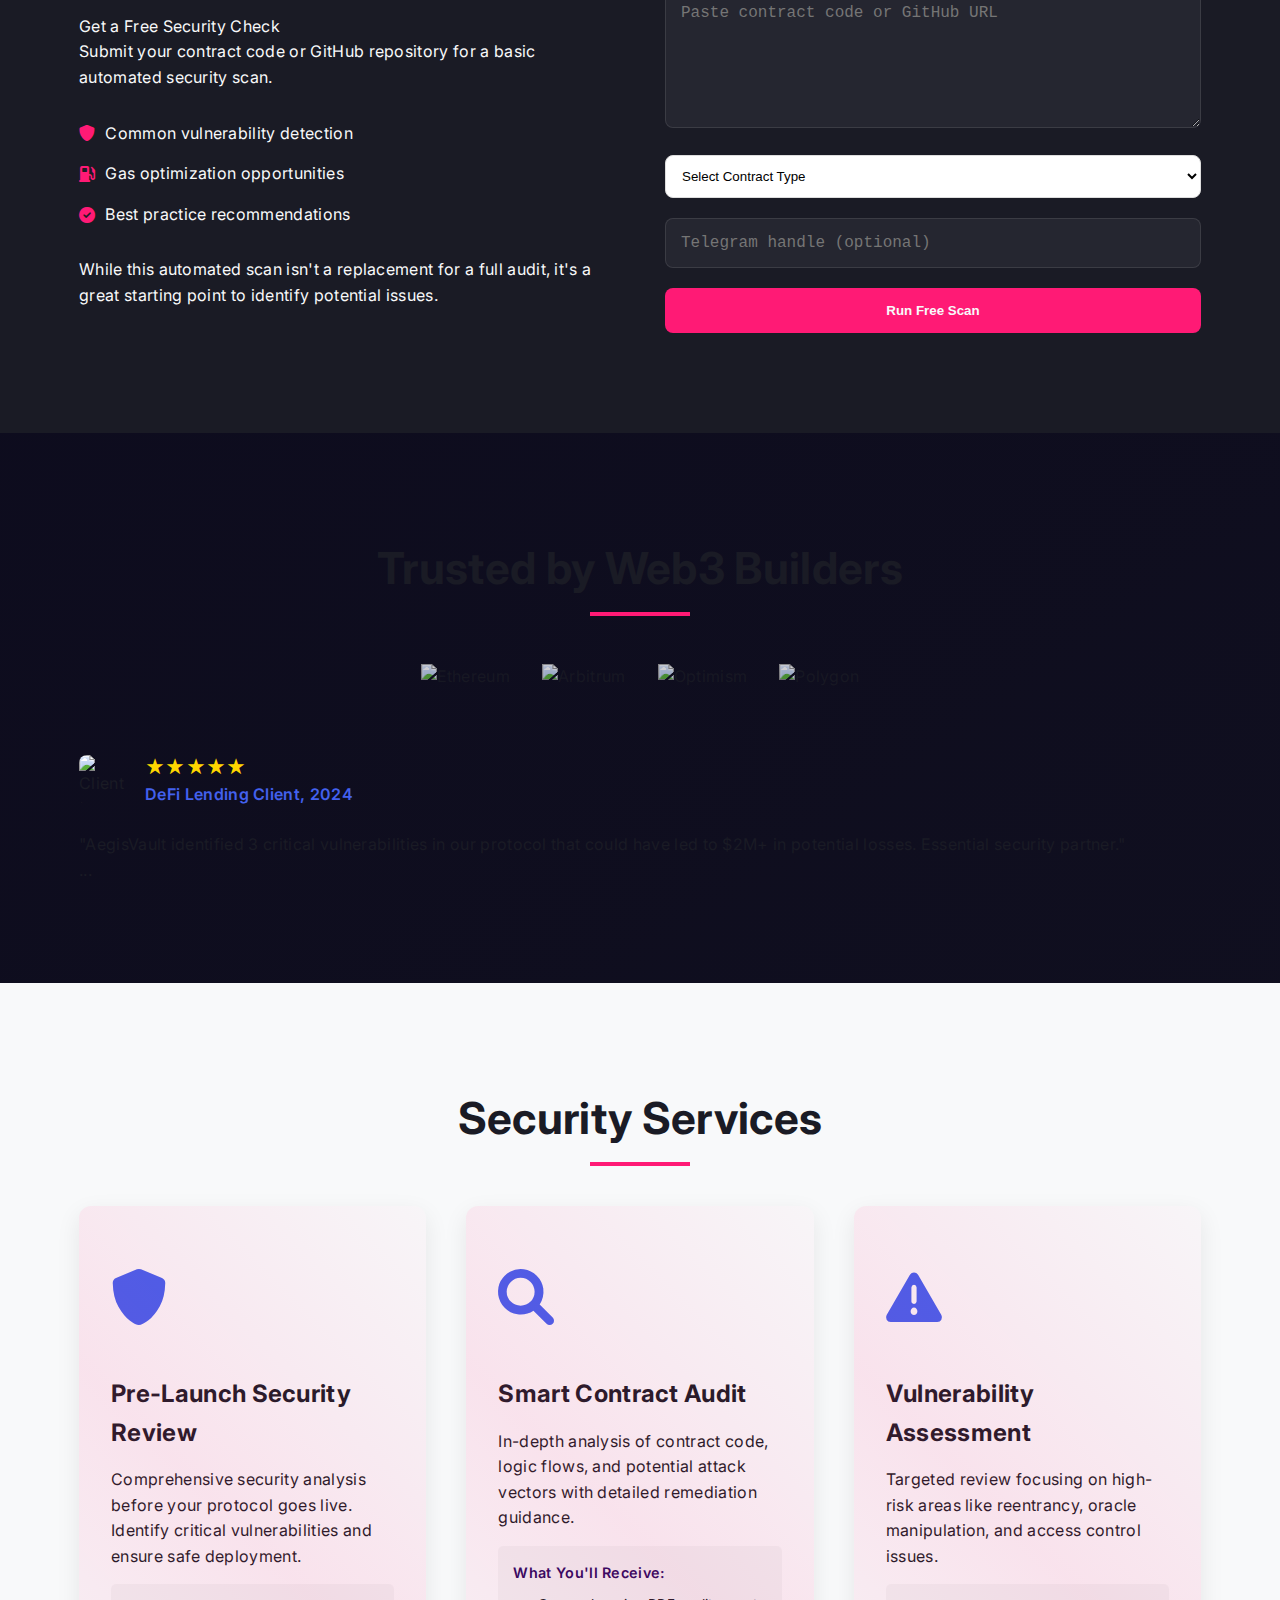
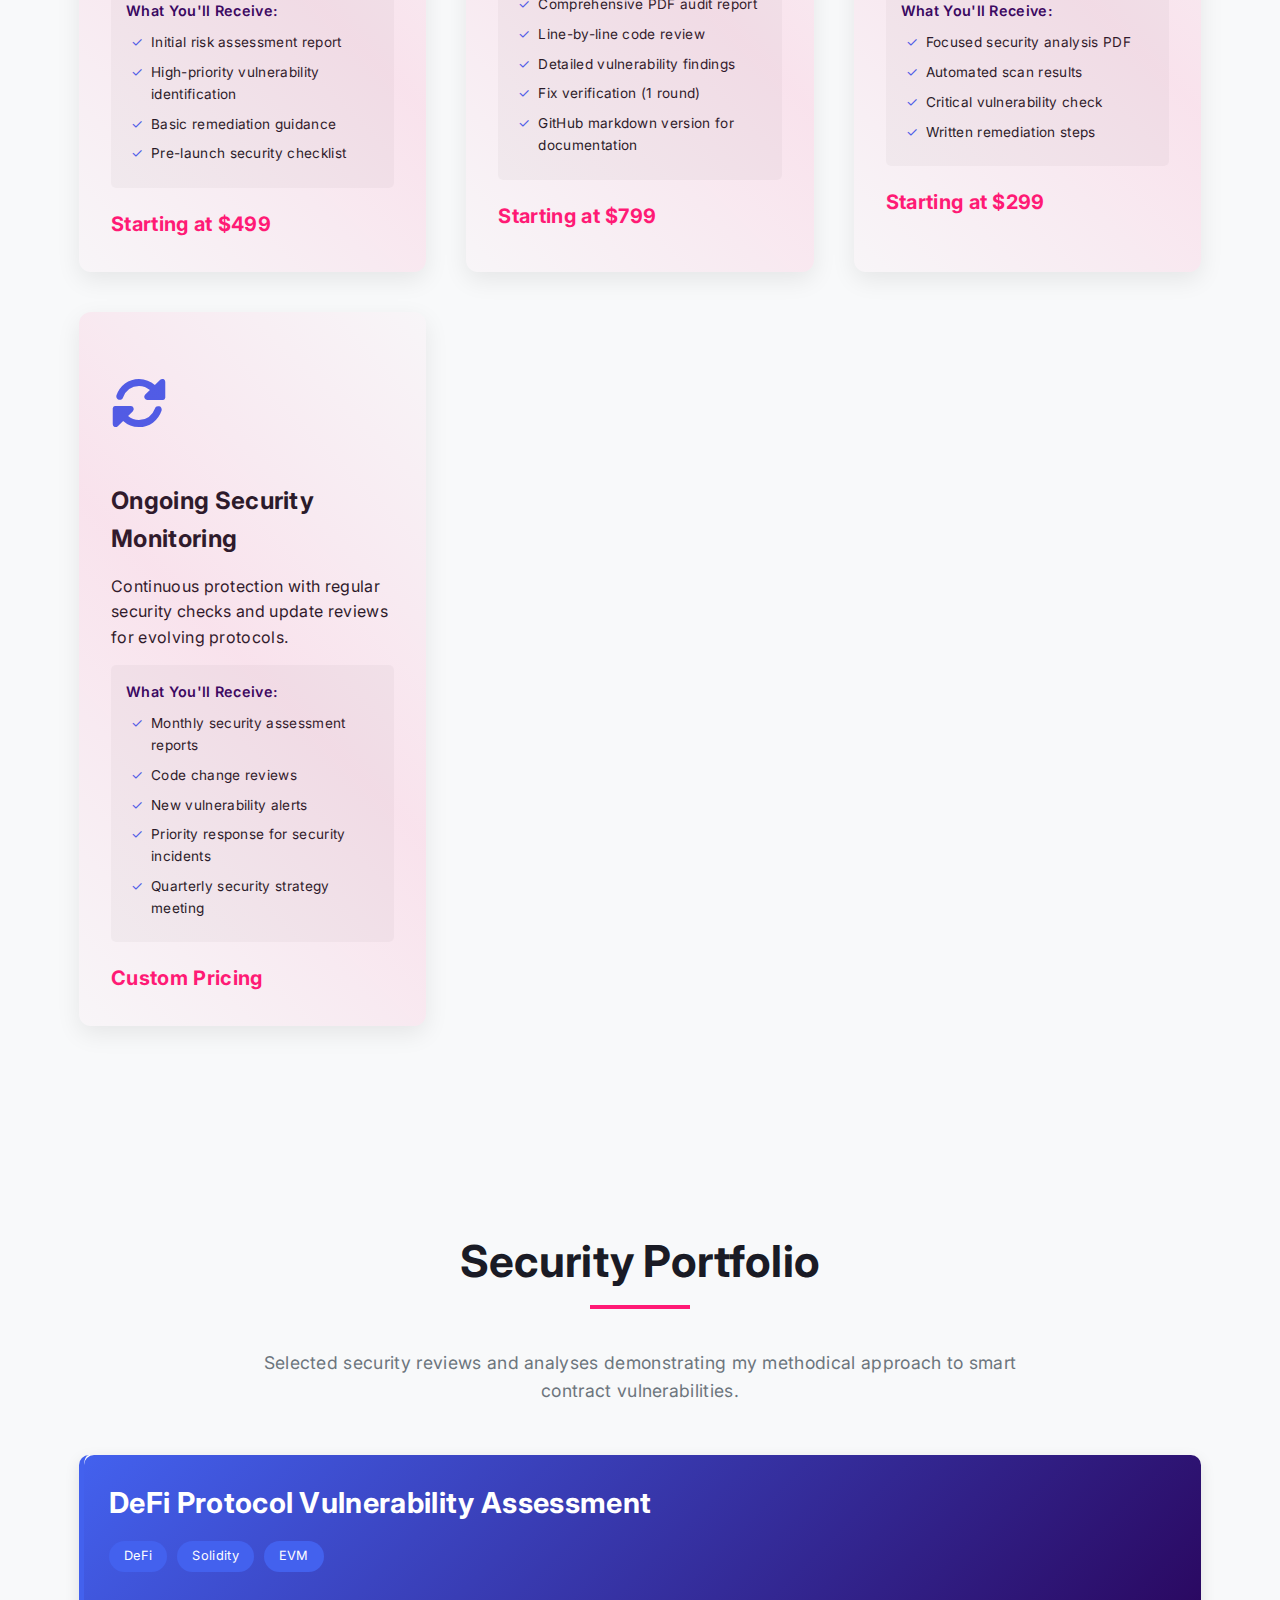
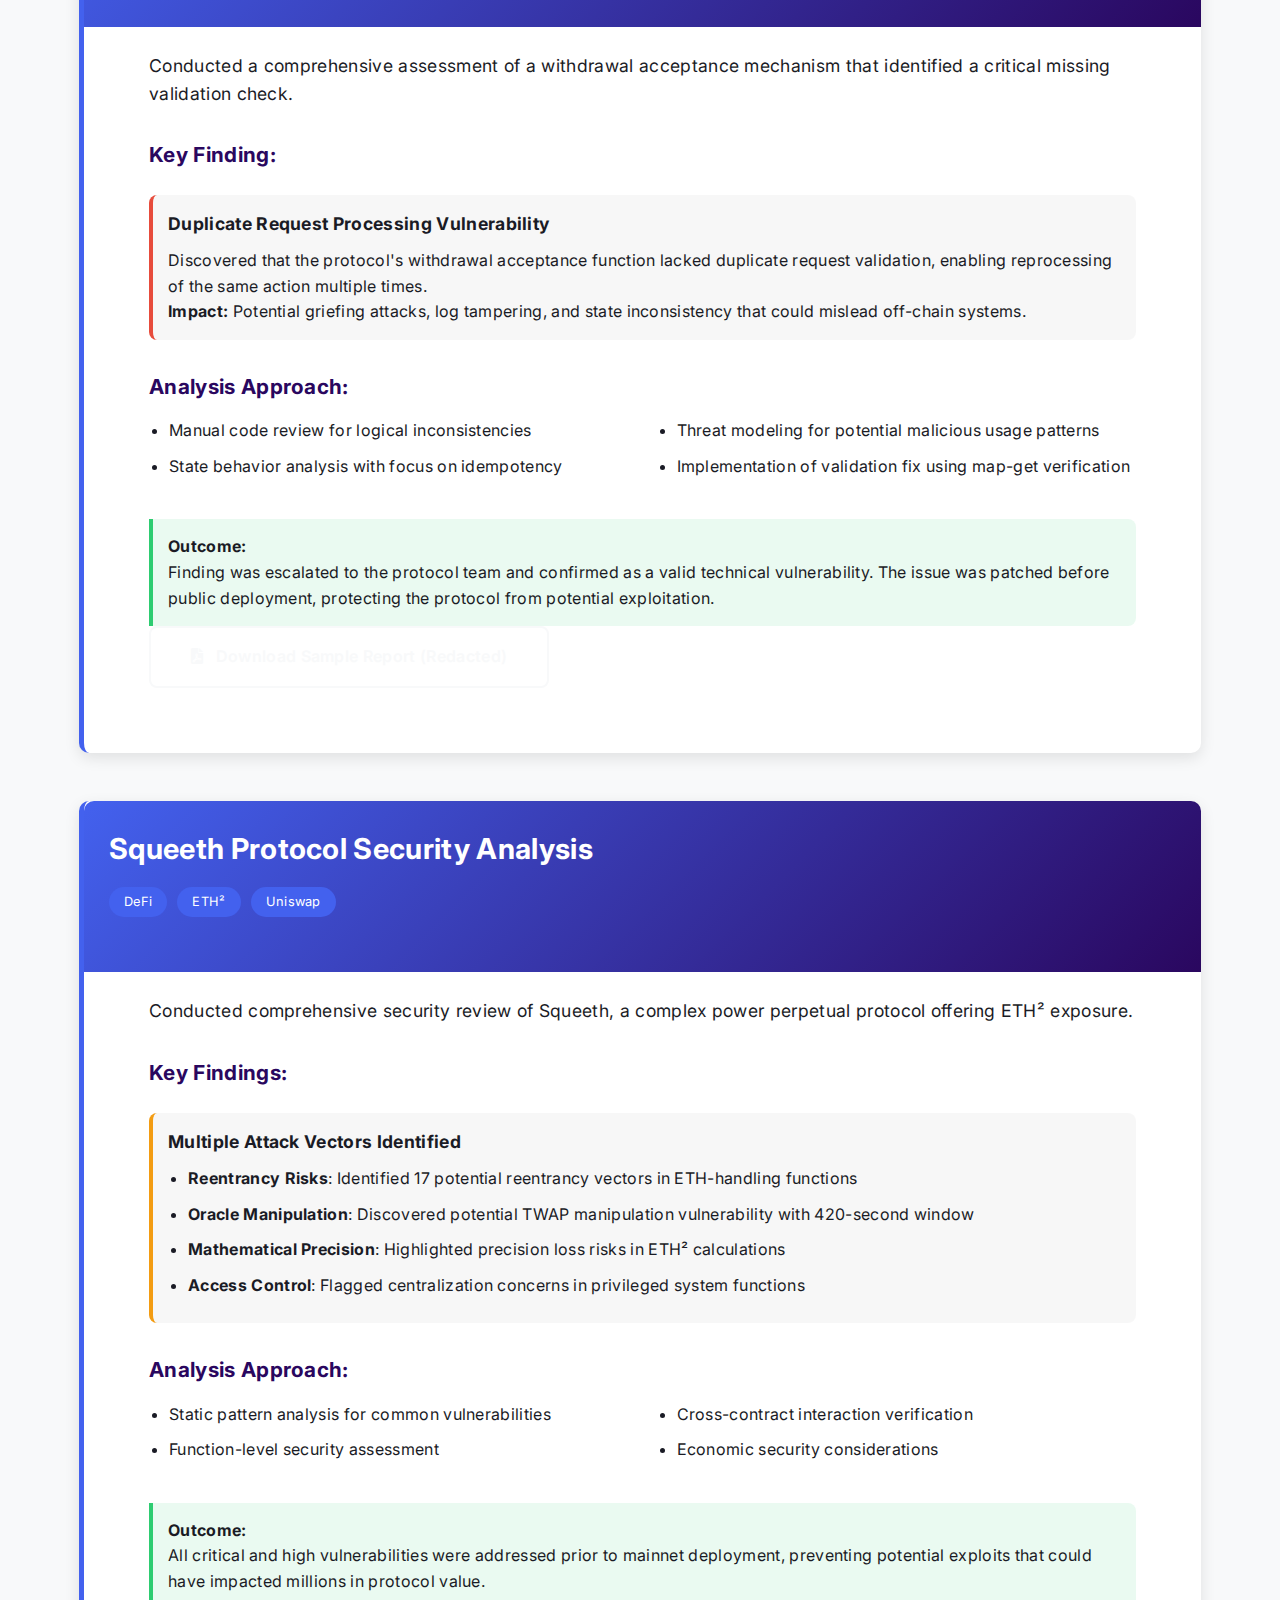
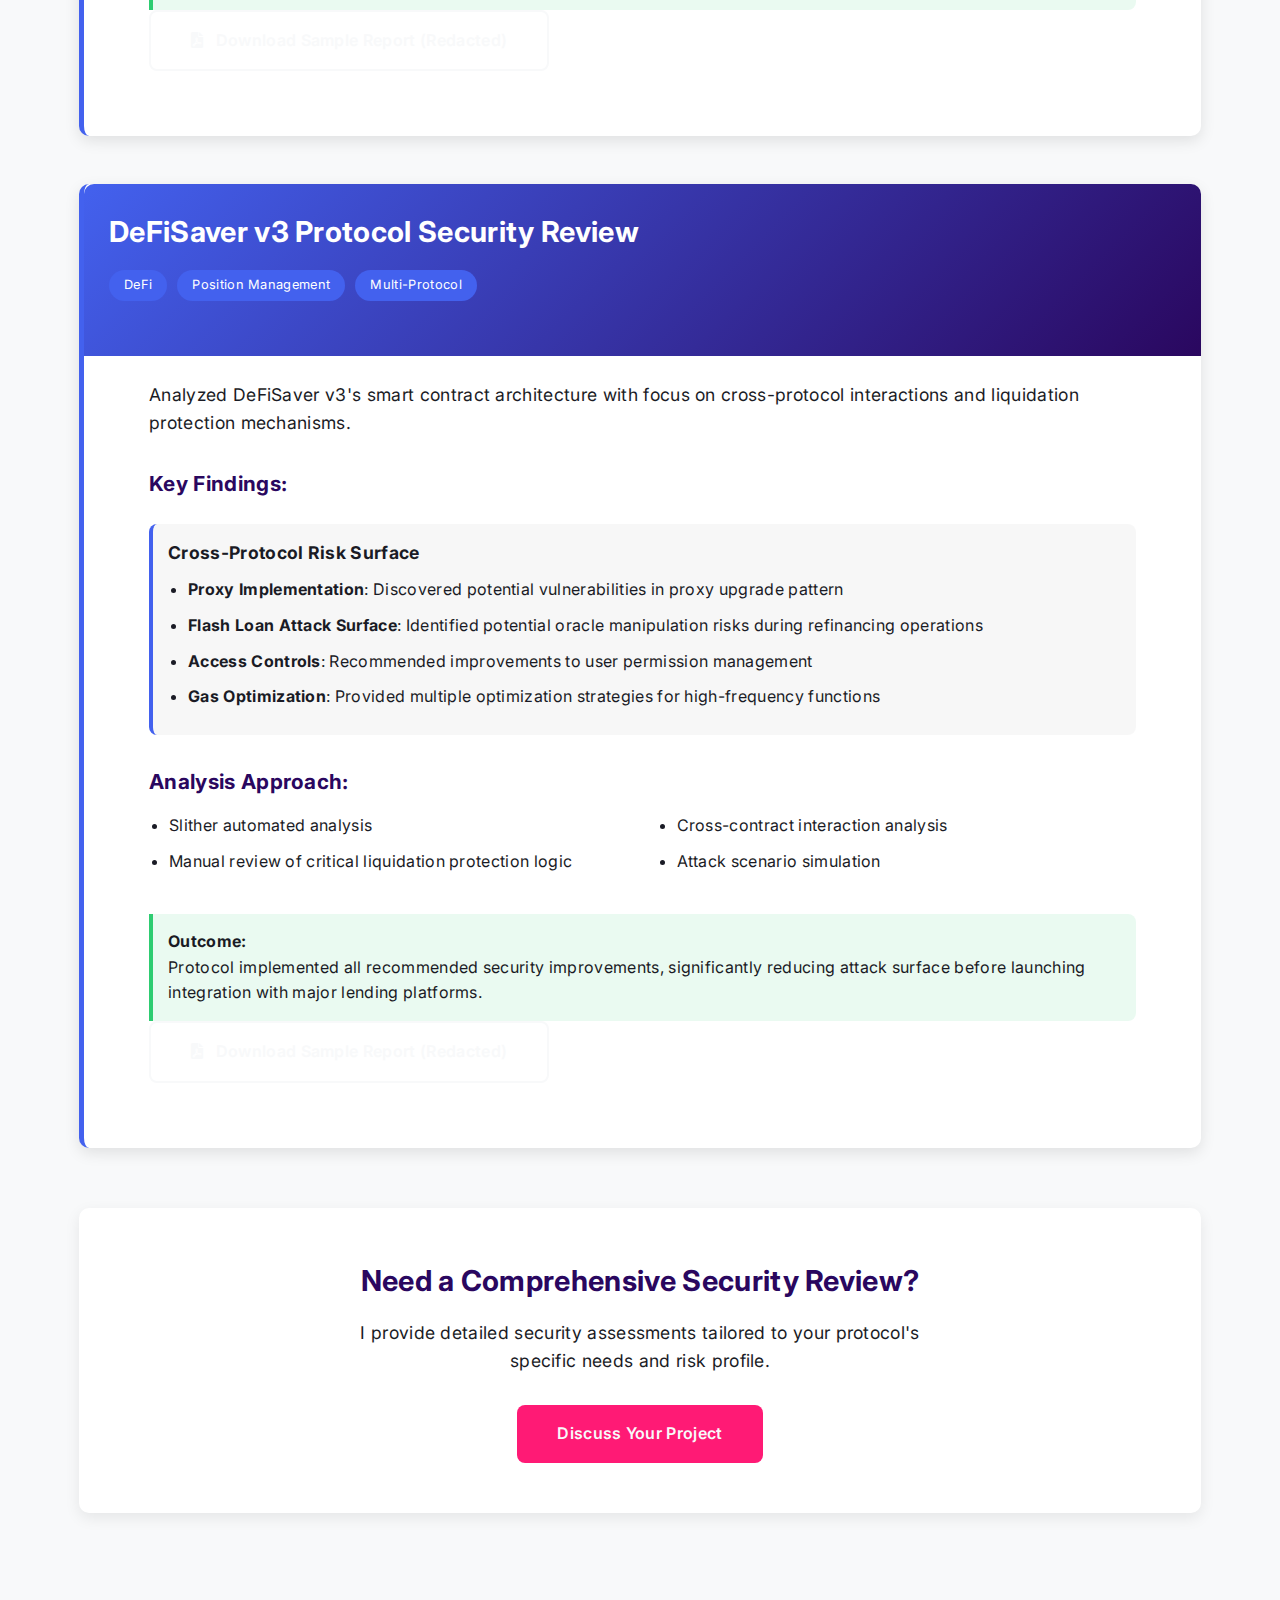
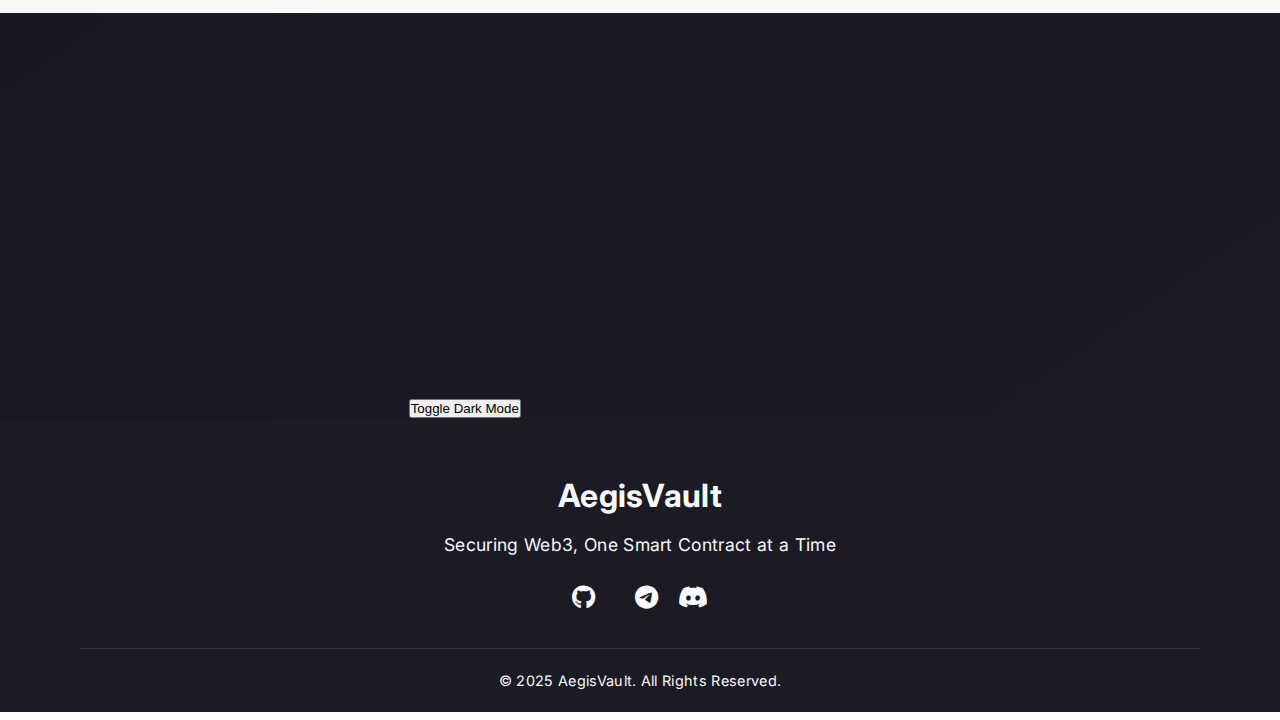
==== commit 2e7d172a: "Implement chat improvements, free scan enhancements, and SEO updates" ====
--- a/index.html
+++ b/index.html
@@ -11,6 +11,19 @@
     <meta name="keywords" content="smart contract audit, DeFi security, Web3 audit, solidity, vulnerabilities">
     <meta property="og:title" content="AegisVault | Smart Contract Security Audits">
     <meta property="og:description" content="Professional Web3 security audits and vulnerability assessments. Protect your protocol with expert reviews.">
+    <script type="application/ld+json">
+    {
+        "@context": "https://schema.org",
+        "@type": "Organization",
+        "name": "AegisVault",
+        "url": "https://aegis-vault.github.io",
+        "logo": "https://aegis-vault.github.io/logo.png",
+        "sameAs": [
+            "https://twitter.com/aegisvault",
+            "https://linkedin.com/company/aegisvault"
+        ]
+    }
+    </script>
 </head>
 <body>
     <!-- Improved Mobile Navigation -->
@@ -160,6 +173,11 @@
                         </div>
                     </div>
                     <blockquote>"AegisVault identified 3 critical vulnerabilities in our protocol that could have led to $2M+ in potential losses. Essential security partner."</blockquote>
+                </div>
+                <div class="testimonial">...</div>
+                <div class="carousel-dots">
+                    <span class="carousel-dot active"></span>
+                    <span class="carousel-dot"></span>
                 </div>
             </div>
         </div>
@@ -432,15 +450,27 @@
         <div id="chat" class="chat-container">
             <div class="chat-header">
                 <span>AegisVault Support</span>
+                <span id="connection-status" class="status connected">Connected</span>
                 <button id="chat-close"><i class="fas fa-times"></i></button>
             </div>
             <div id="chatBox" class="chat-box"></div>
             <form id="chatForm">
                 <input type="text" id="messageInput" placeholder="Ask about smart contract security..." required>
+                <input type="file" id="fileUpload" accept=".sol,.txt,.zip">
                 <button type="submit" id="sendBtn"><i class="fas fa-paper-plane"></i></button>
             </form>
         </div>
+        <button aria-label="Open chat">Chat</button>
     </div>
+
+    <!-- Vulnerability Chart -->
+    <canvas id="vulnerabilityChart" width="400" height="400"></canvas>
+
+    <!-- Lazy Loaded Image -->
+    <img src="path-to-image.jpg" loading="lazy" alt="Description">
+
+    <!-- Dark Mode Toggle -->
+    <button id="darkModeToggle">Toggle Dark Mode</button>
 
     <!-- Footer -->
     <footer>
--- a/styles.css
+++ b/styles.css
@@ -39,6 +39,11 @@
     color: var(--dark-color);
     background: var(--dark-gradient),
                 url('data:image/svg+xml,<svg viewBox="0 0 200 200" xmlns="http://www.w3.org/2000/svg"><filter id="n"><feTurbulence type="fractalNoise" baseFrequency="0.005" numOctaves="3"/></filter><rect width="100%" height="100%" filter="url(%23n)" opacity="0.1"/></svg>');
+}
+
+body.dark-mode {
+    background-color: #121212;
+    color: #ffffff;
 }
 
 .container {
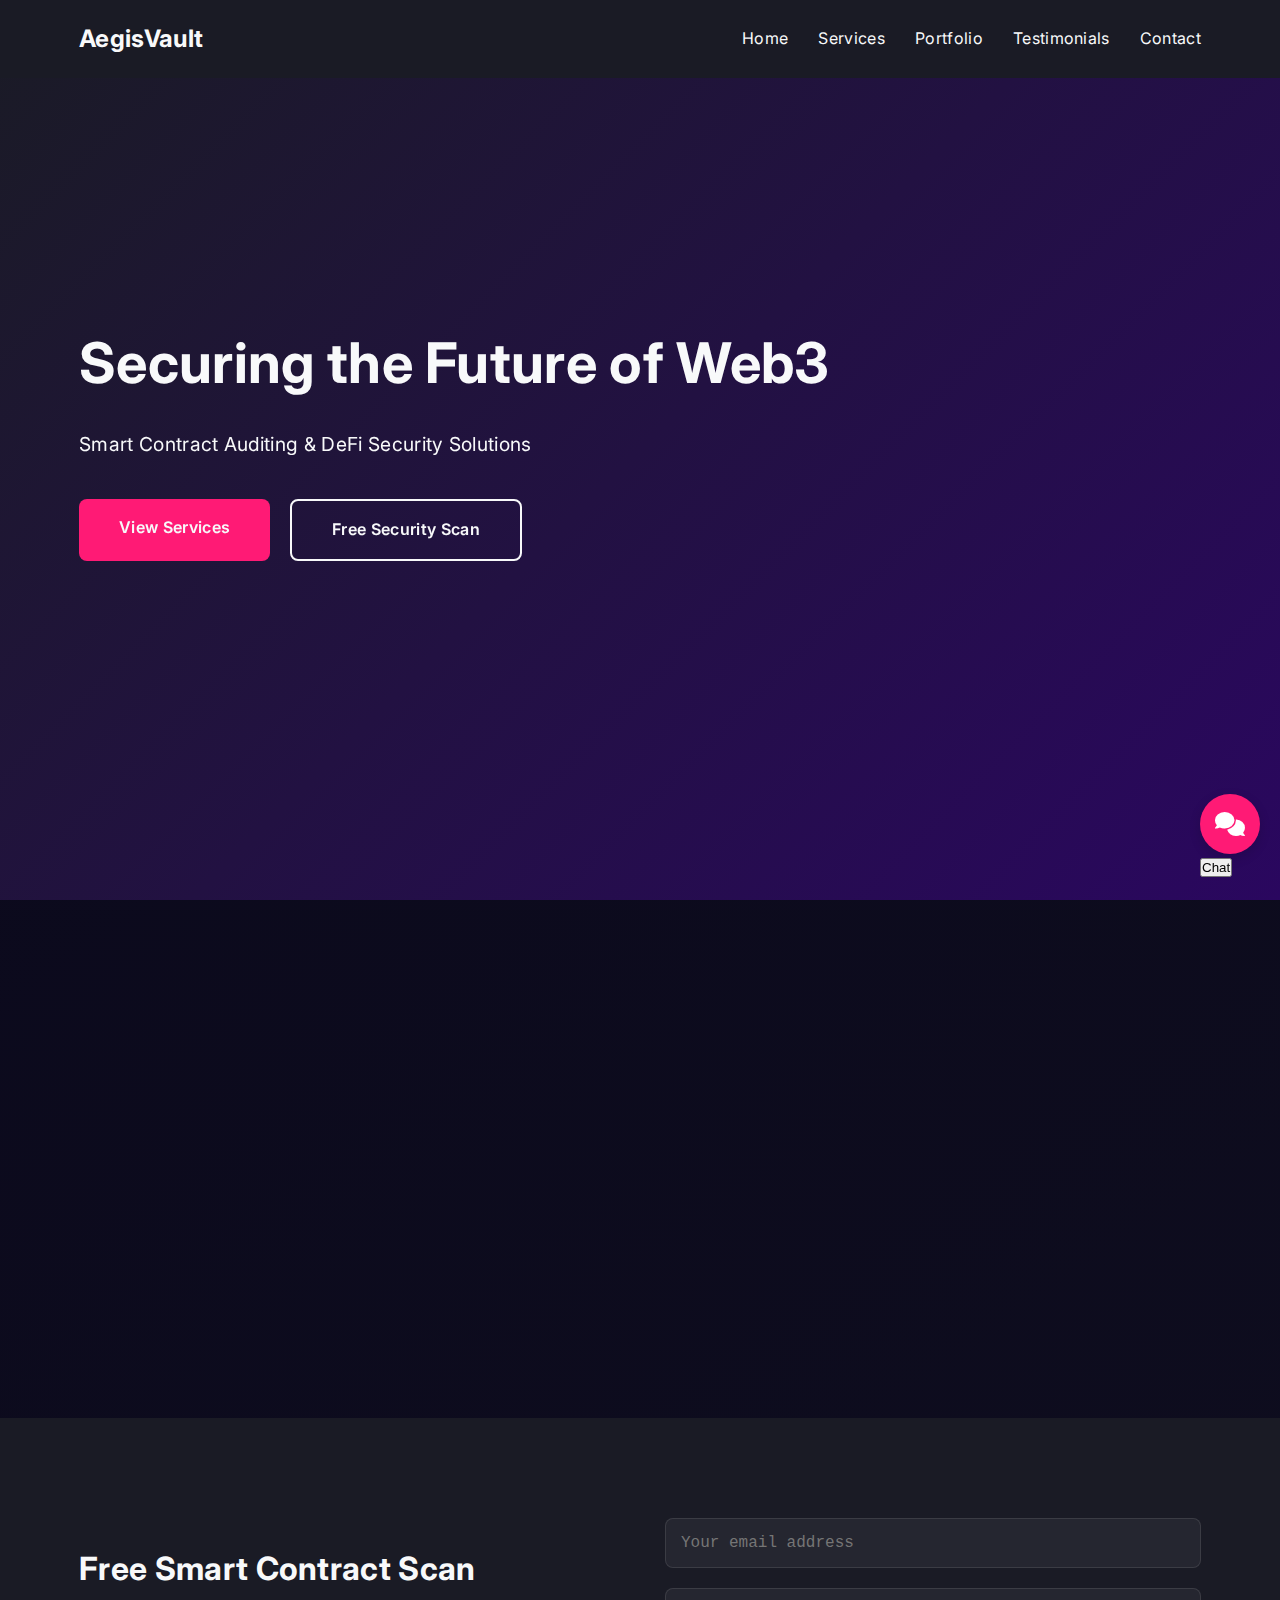
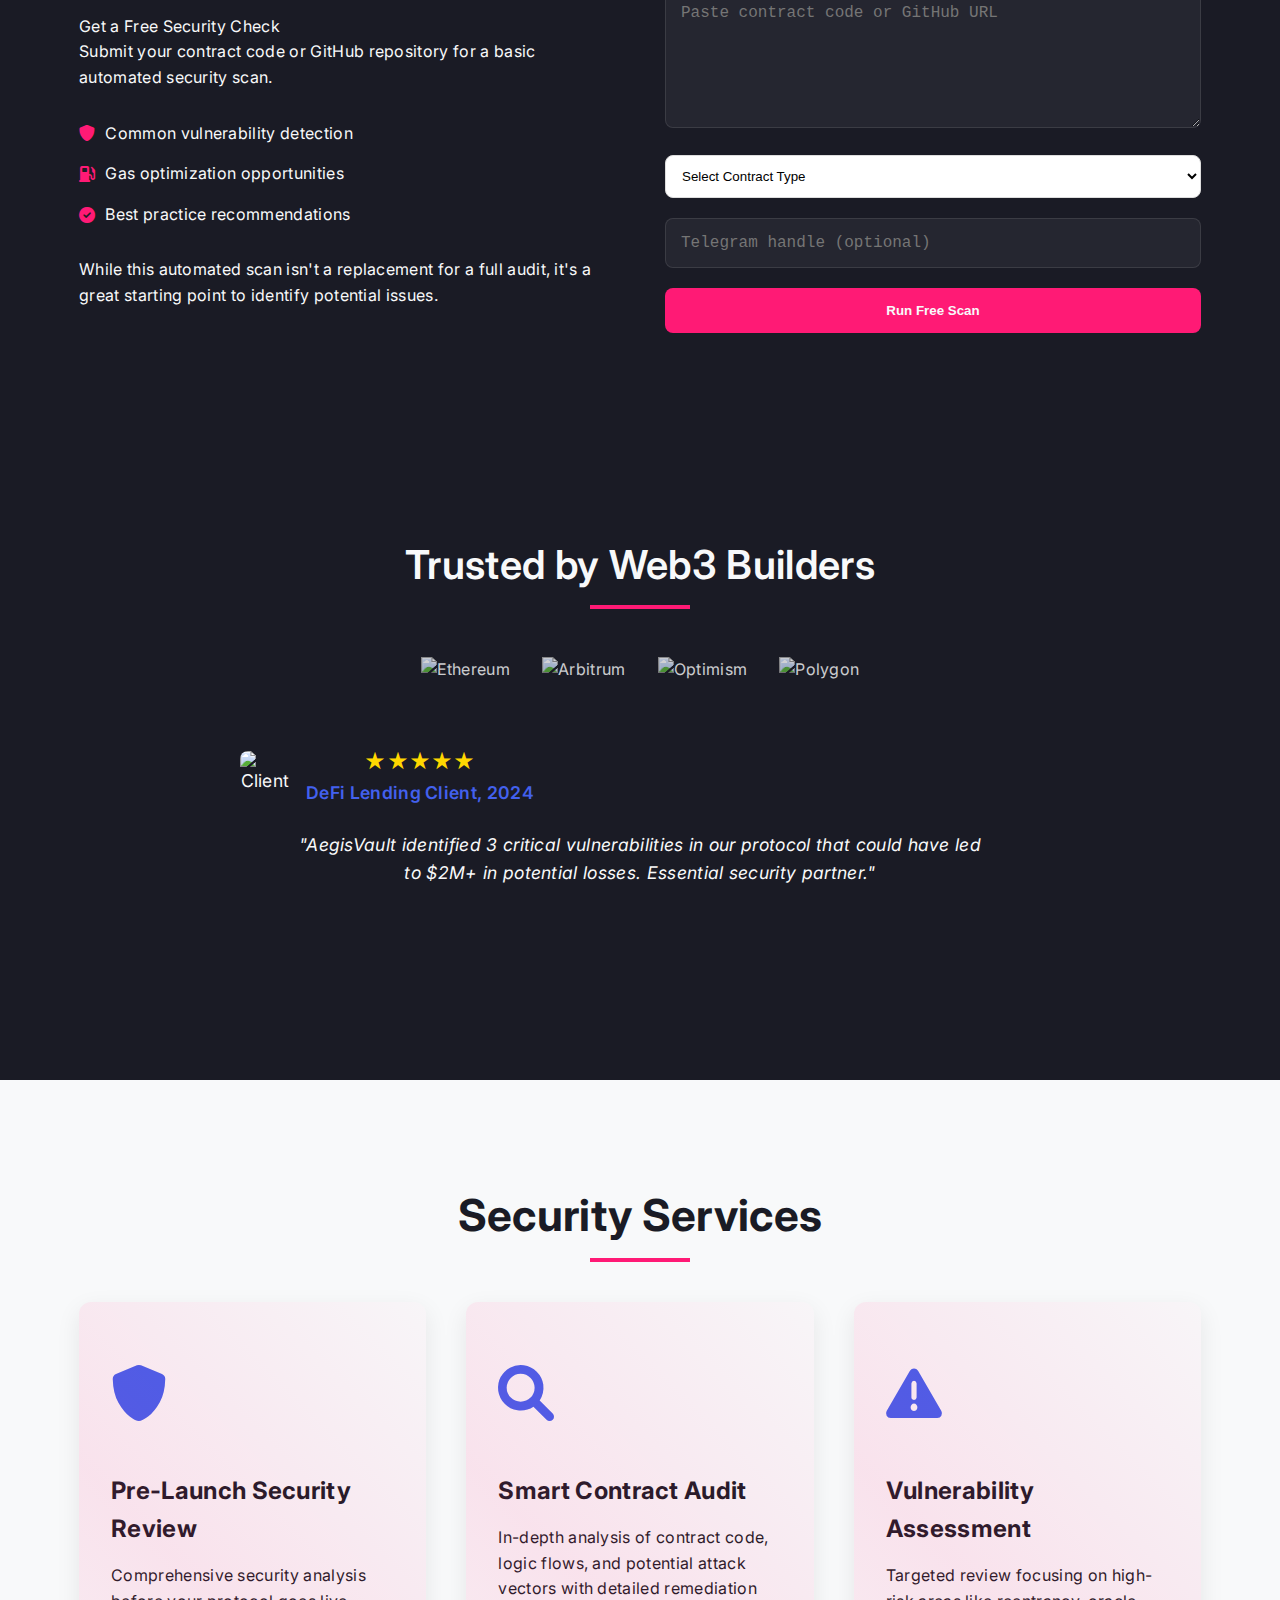
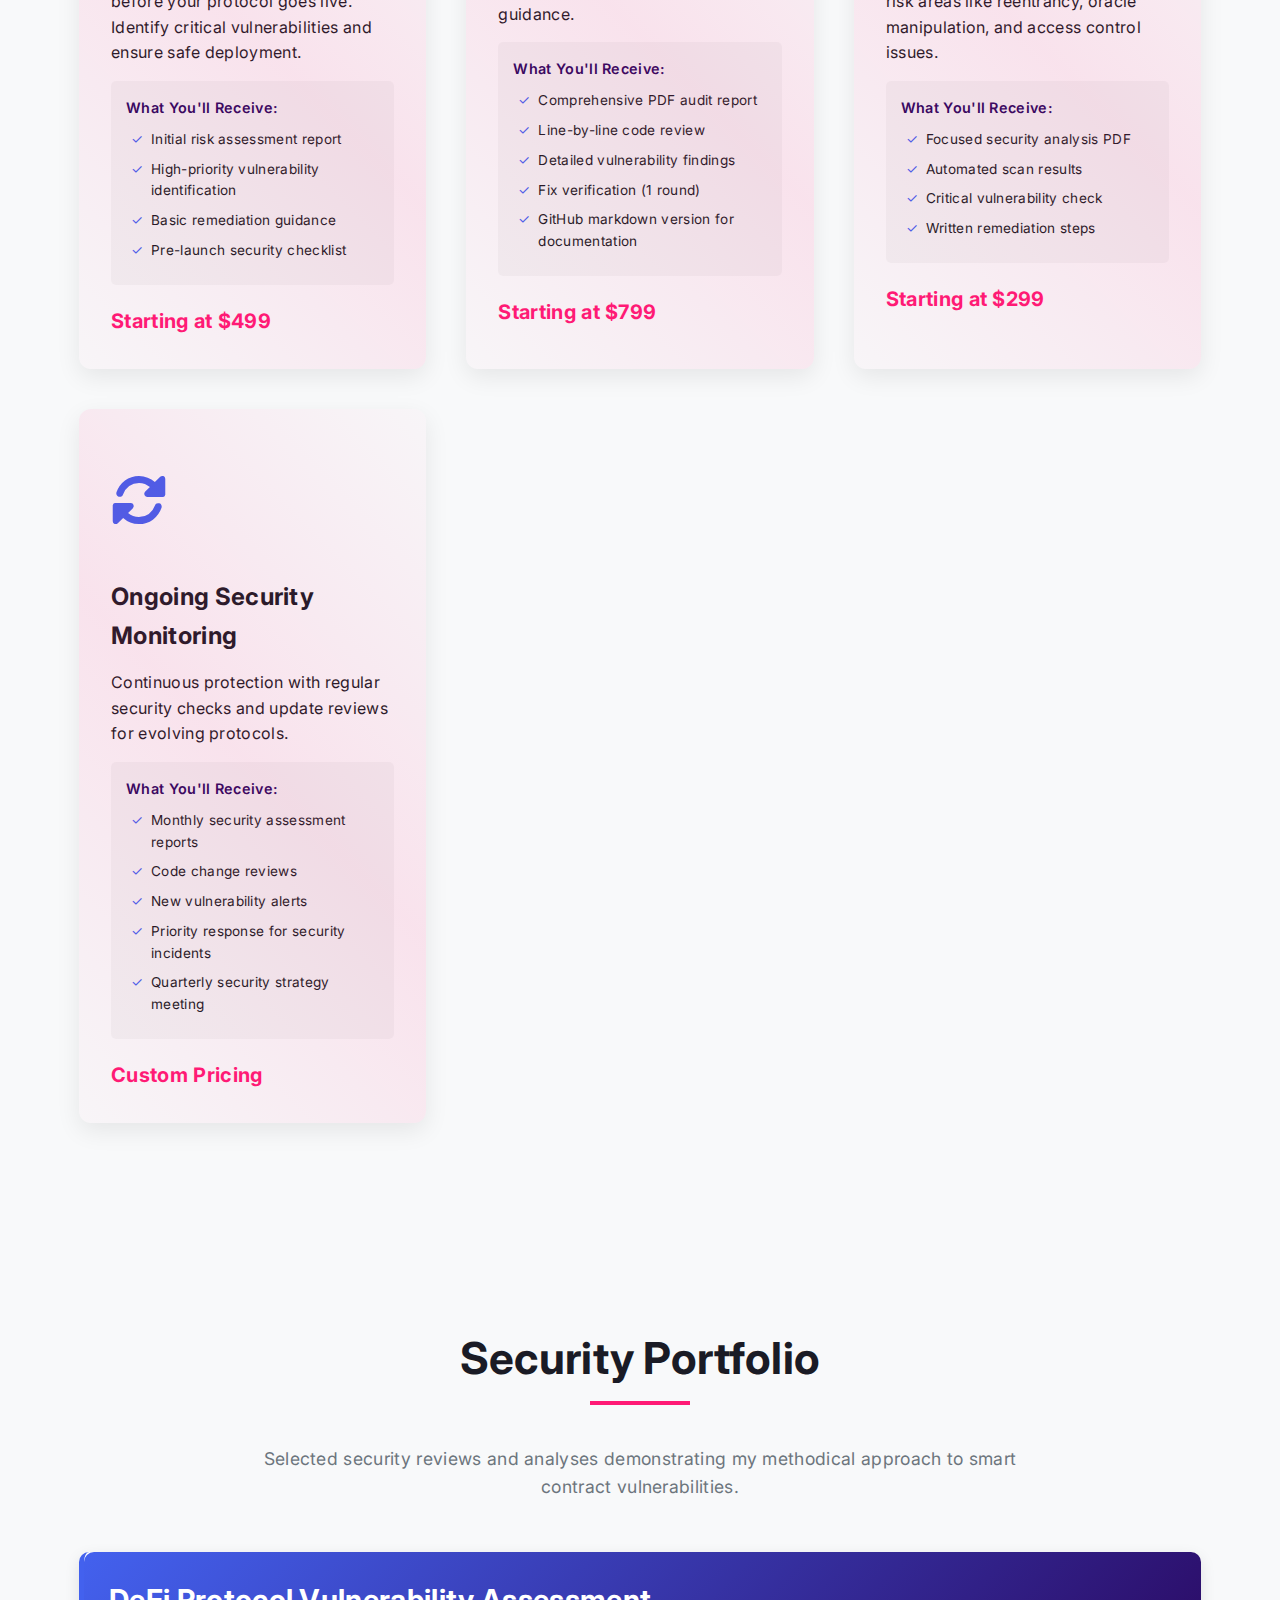
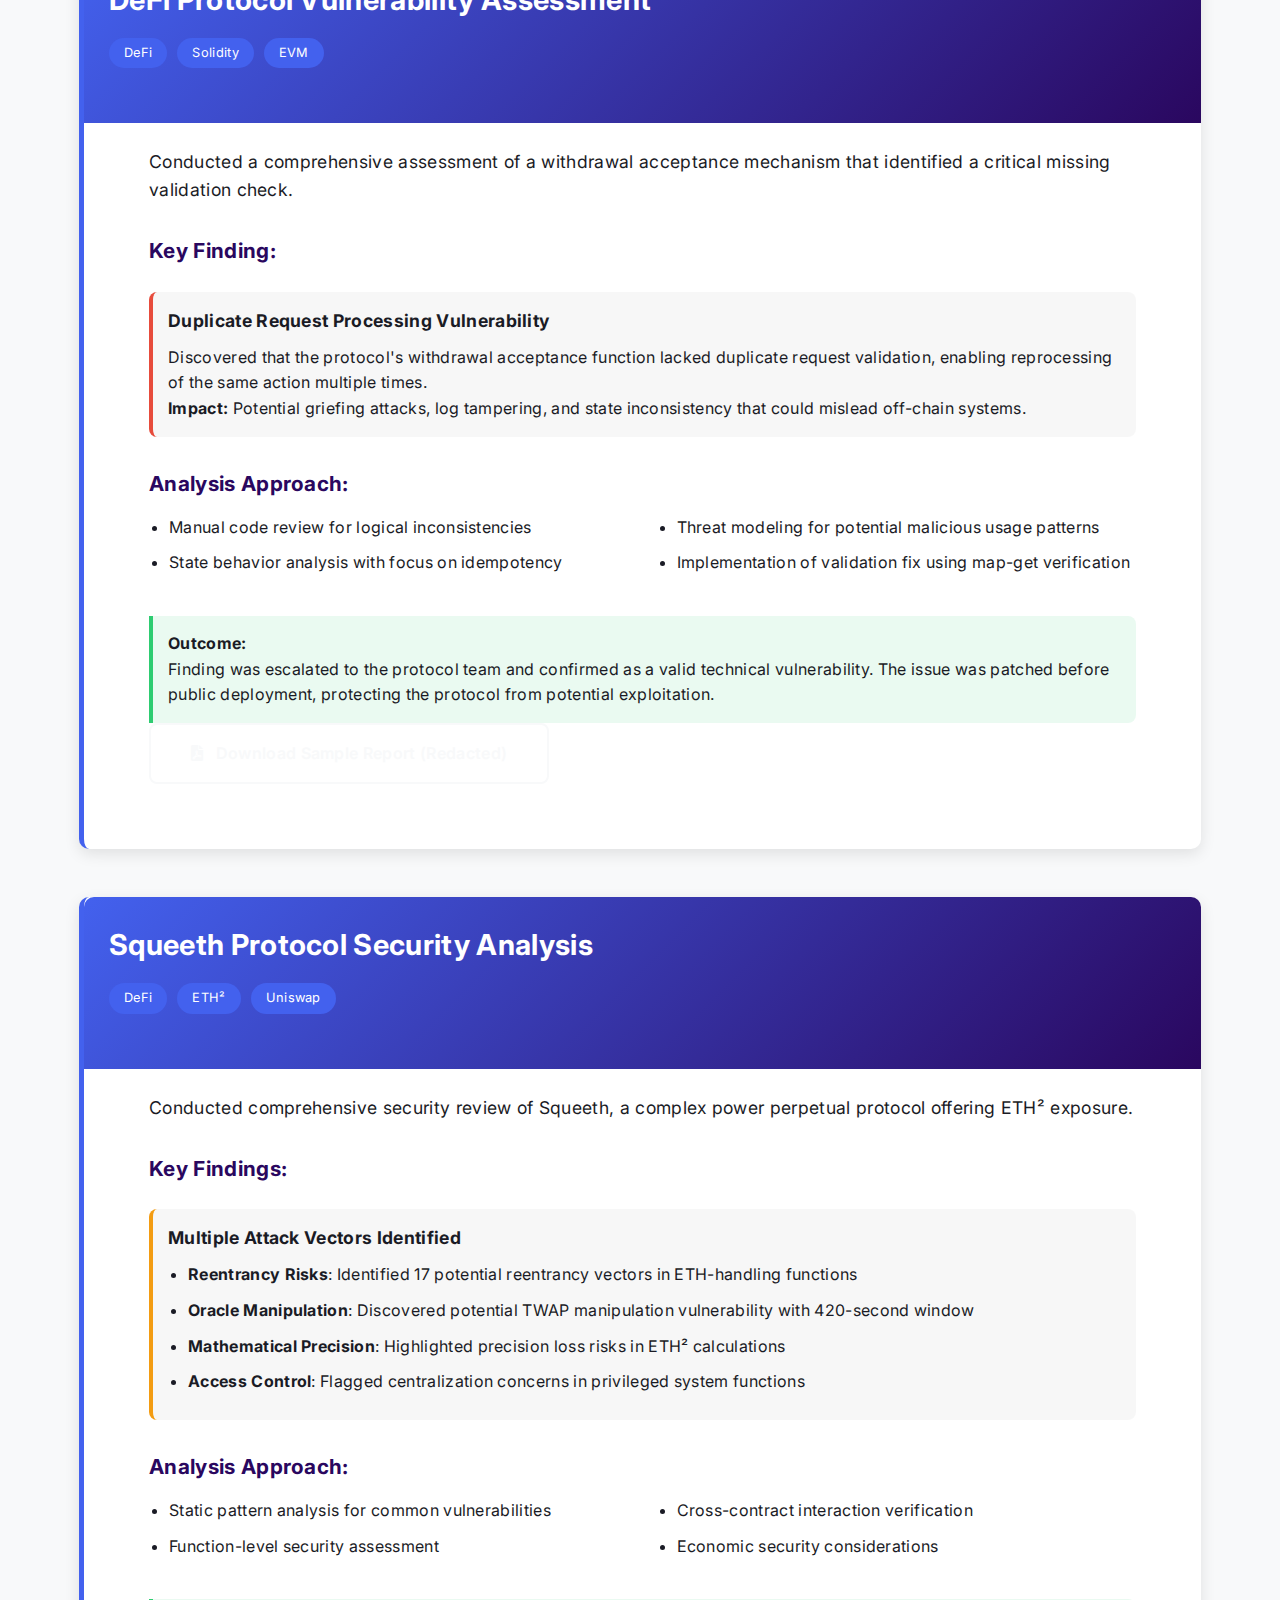
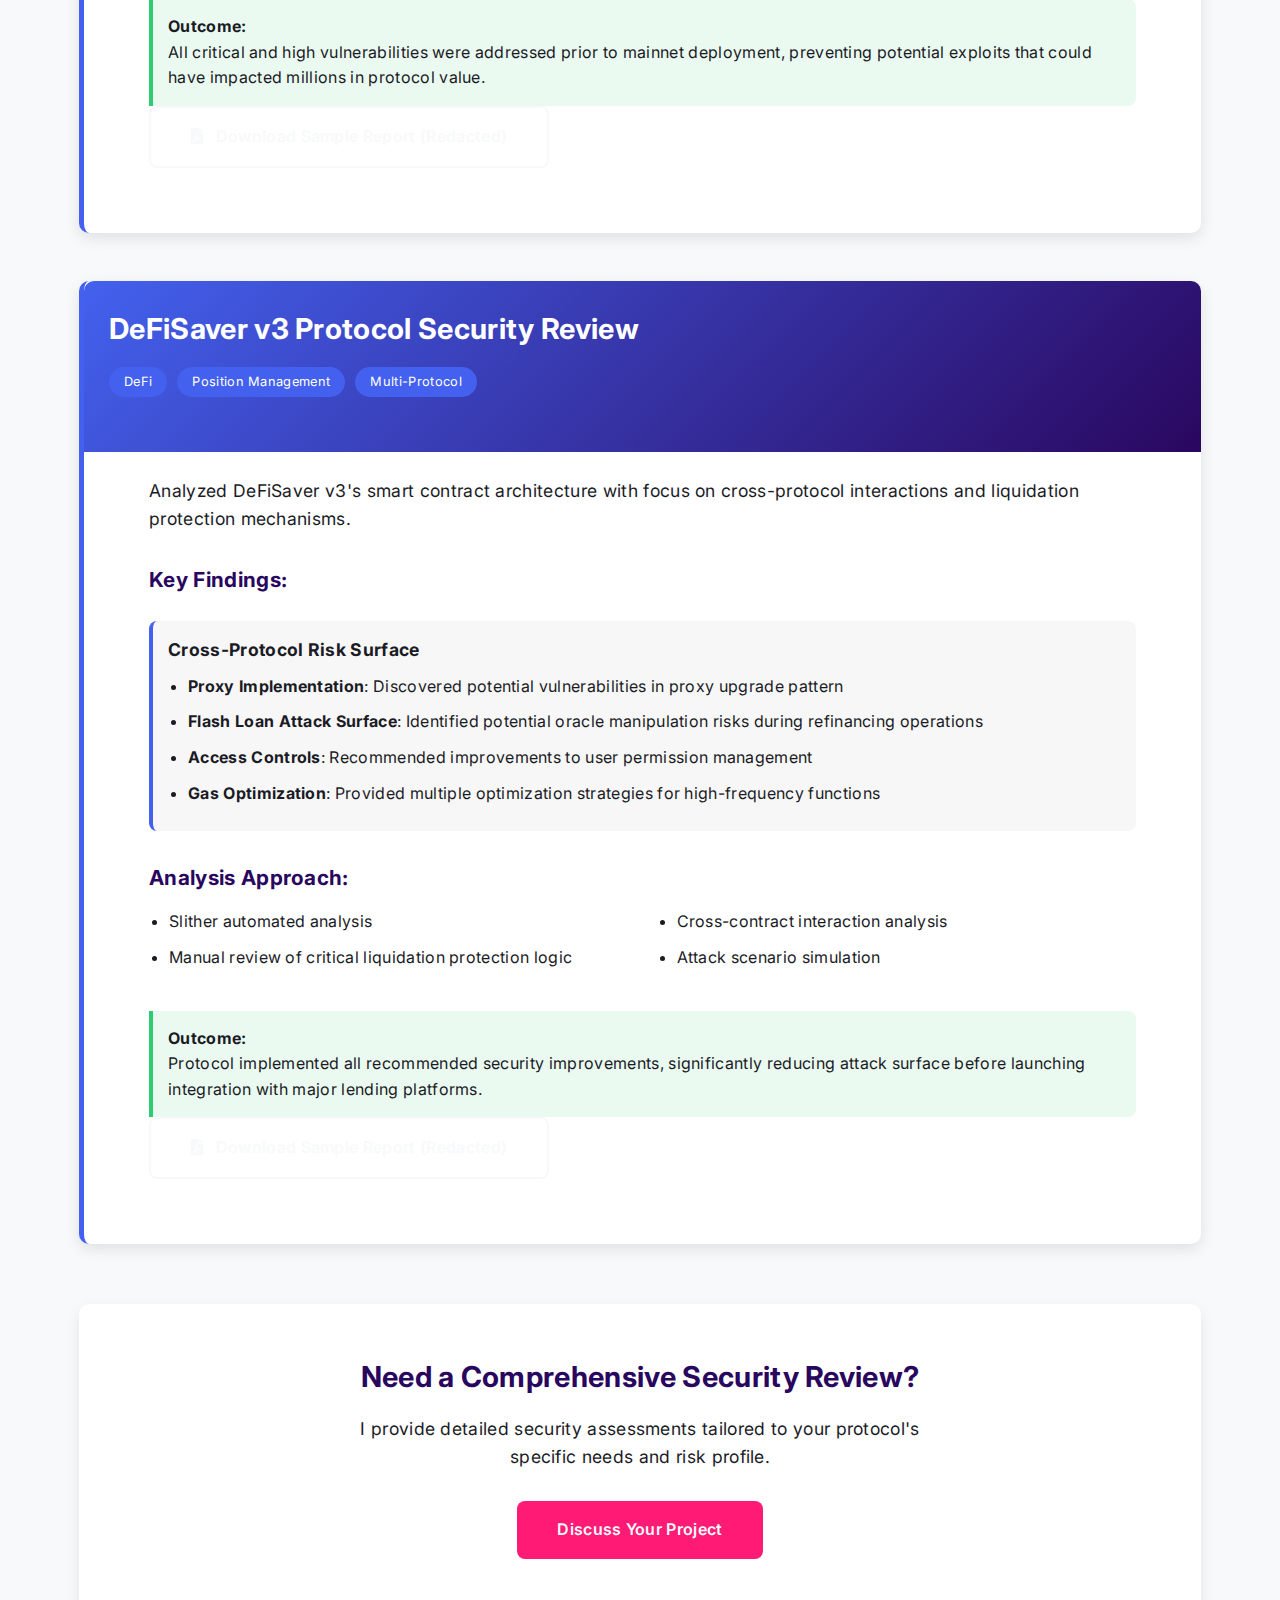
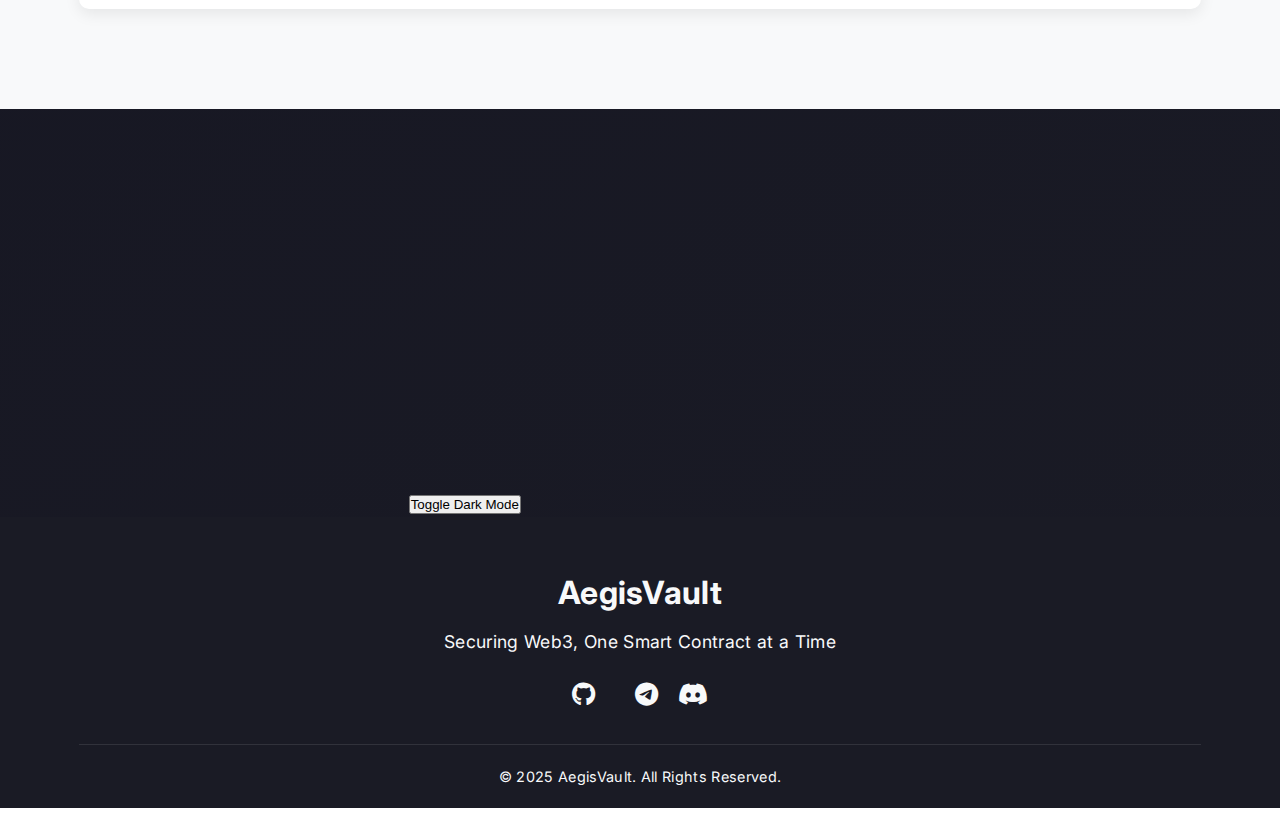
==== commit eb14271e: "Fix testimonials font and improve styling" ====
--- a/index.html
+++ b/index.html
@@ -7,6 +7,7 @@
     <link rel="stylesheet" href="styles.css">
     <link rel="stylesheet" href="https://cdnjs.cloudflare.com/ajax/libs/font-awesome/6.0.0/css/all.min.css">
     <link rel="stylesheet" href="https://unpkg.com/aos@next/dist/aos.css">
+    <link href="https://fonts.googleapis.com/css2?family=Inter:wght@300;400;500;600;700&display=swap" rel="stylesheet">
     <meta name="description" content="Web3 smart contract audits, DeFi vulnerability reviews, and security consulting. Free scan available.">
     <meta name="keywords" content="smart contract audit, DeFi security, Web3 audit, solidity, vulnerabilities">
     <meta property="og:title" content="AegisVault | Smart Contract Security Audits">
--- a/styles.css
+++ b/styles.css
@@ -946,6 +946,72 @@
     font-size: 1.1rem;
     font-weight: 500;
     opacity: 0.9;
+}
+
+/* Testimonials Section */
+.testimonials {
+    background-color: var(--dark-color);
+    color: var(--light-color);
+    padding: 100px 0;
+    text-align: center;
+}
+
+.testimonials .section-title {
+    font-family: 'Inter', sans-serif; /* Ensure consistent font */
+    font-size: 2.5rem;
+    font-weight: var(--font-semibold);
+    color: var(--light-color);
+    margin-bottom: 2rem;
+}
+
+.client-logos {
+    display: flex;
+    justify-content: center;
+    gap: 2rem;
+    margin: 3rem 0;
+}
+
+.client-logos img {
+    height: 40px;
+    opacity: 0.8;
+    transition: opacity 0.3s;
+}
+
+.client-logos img:hover {
+    opacity: 1;
+}
+
+.testimonial-carousel {
+    max-width: 800px;
+    margin: 0 auto;
+    position: relative;
+    text-align: center;
+}
+
+.testimonial {
+    font-family: 'Inter', sans-serif; /* Ensure consistent font */
+    font-size: 1.1rem;
+    font-weight: var(--font-regular);
+    line-height: 1.6;
+    color: var(--light-color);
+    margin-bottom: 2rem;
+    opacity: 0;
+    transform: translateY(20px);
+    transition: opacity 0.5s ease, transform 0.5s ease;
+}
+
+.testimonial.active {
+    opacity: 1;
+    transform: translateY(0);
+}
+
+.testimonial blockquote {
+    font-size: 1.1rem;
+    font-style: italic;
+    margin: 0 auto 1.5rem;
+    max-width: 700px;
+    line-height: 1.6;
+    color: var(--light-color);
 }
 
 /* Thank you section */
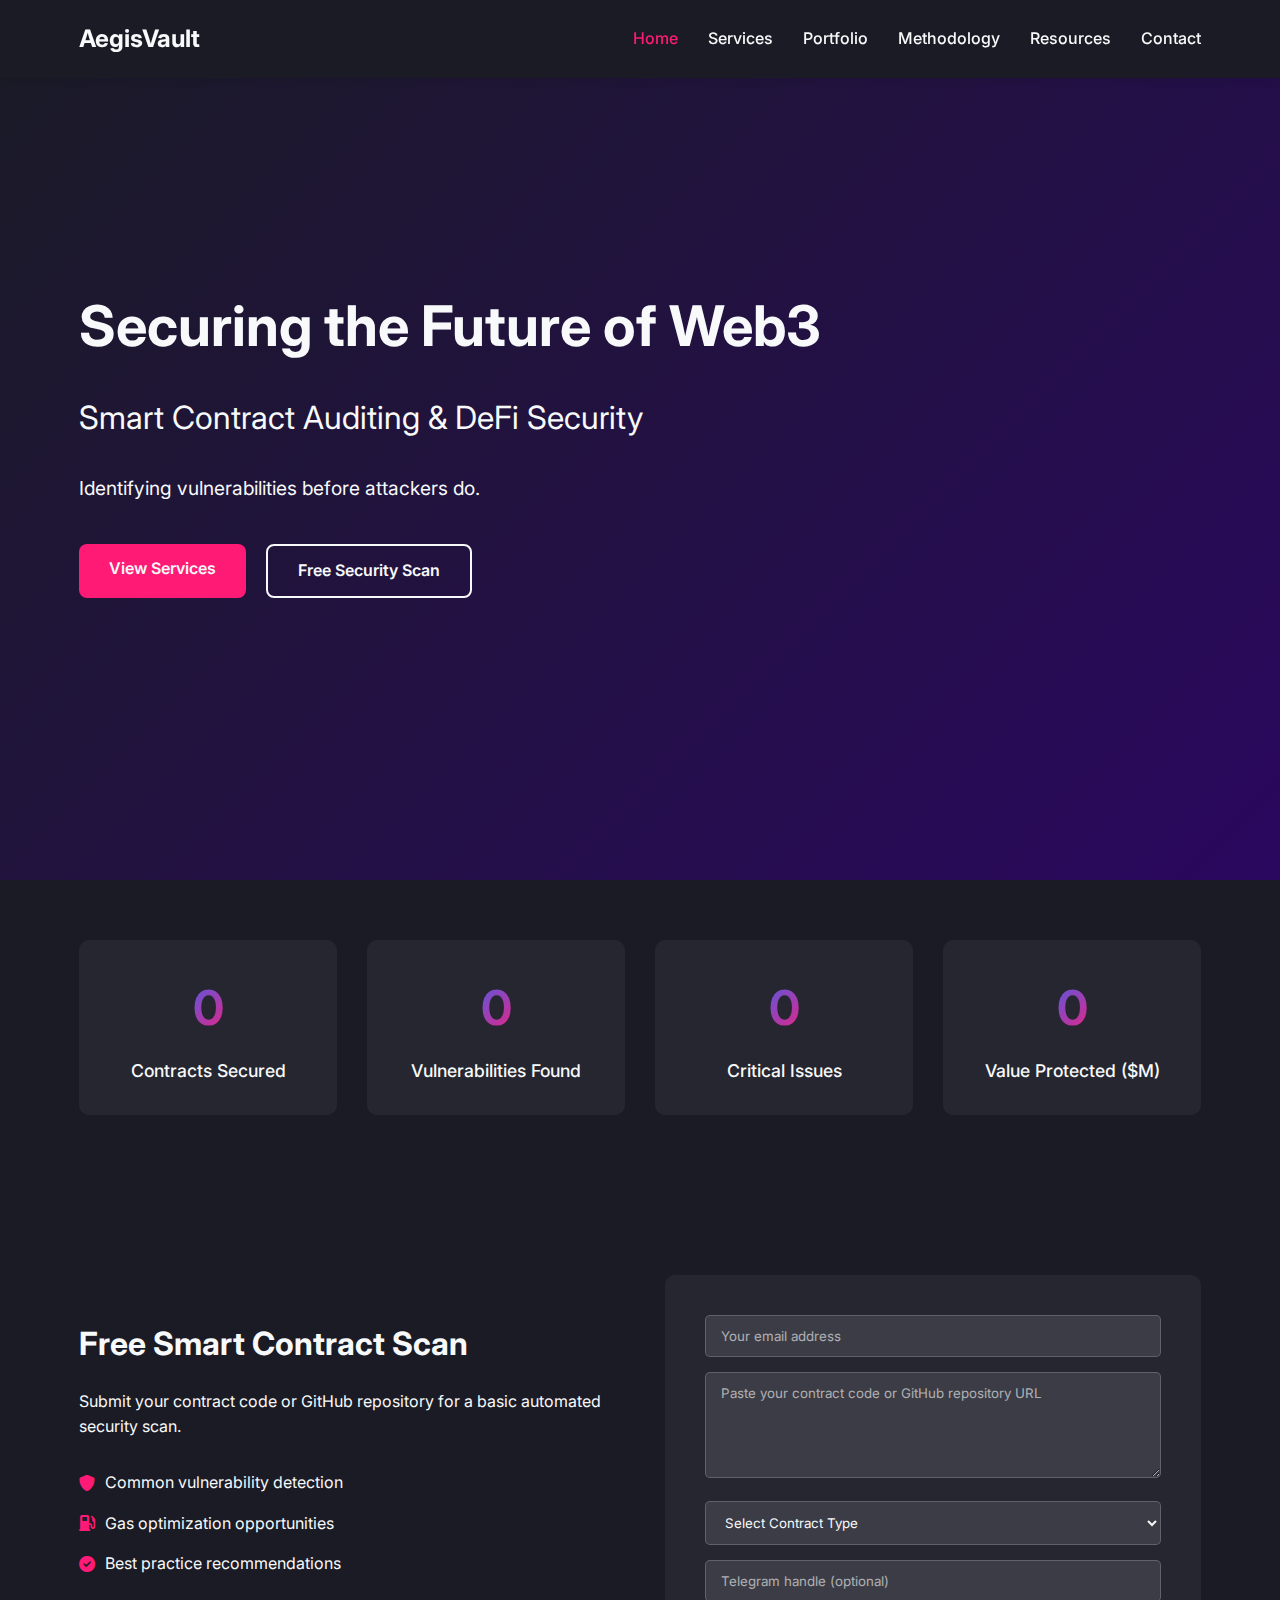
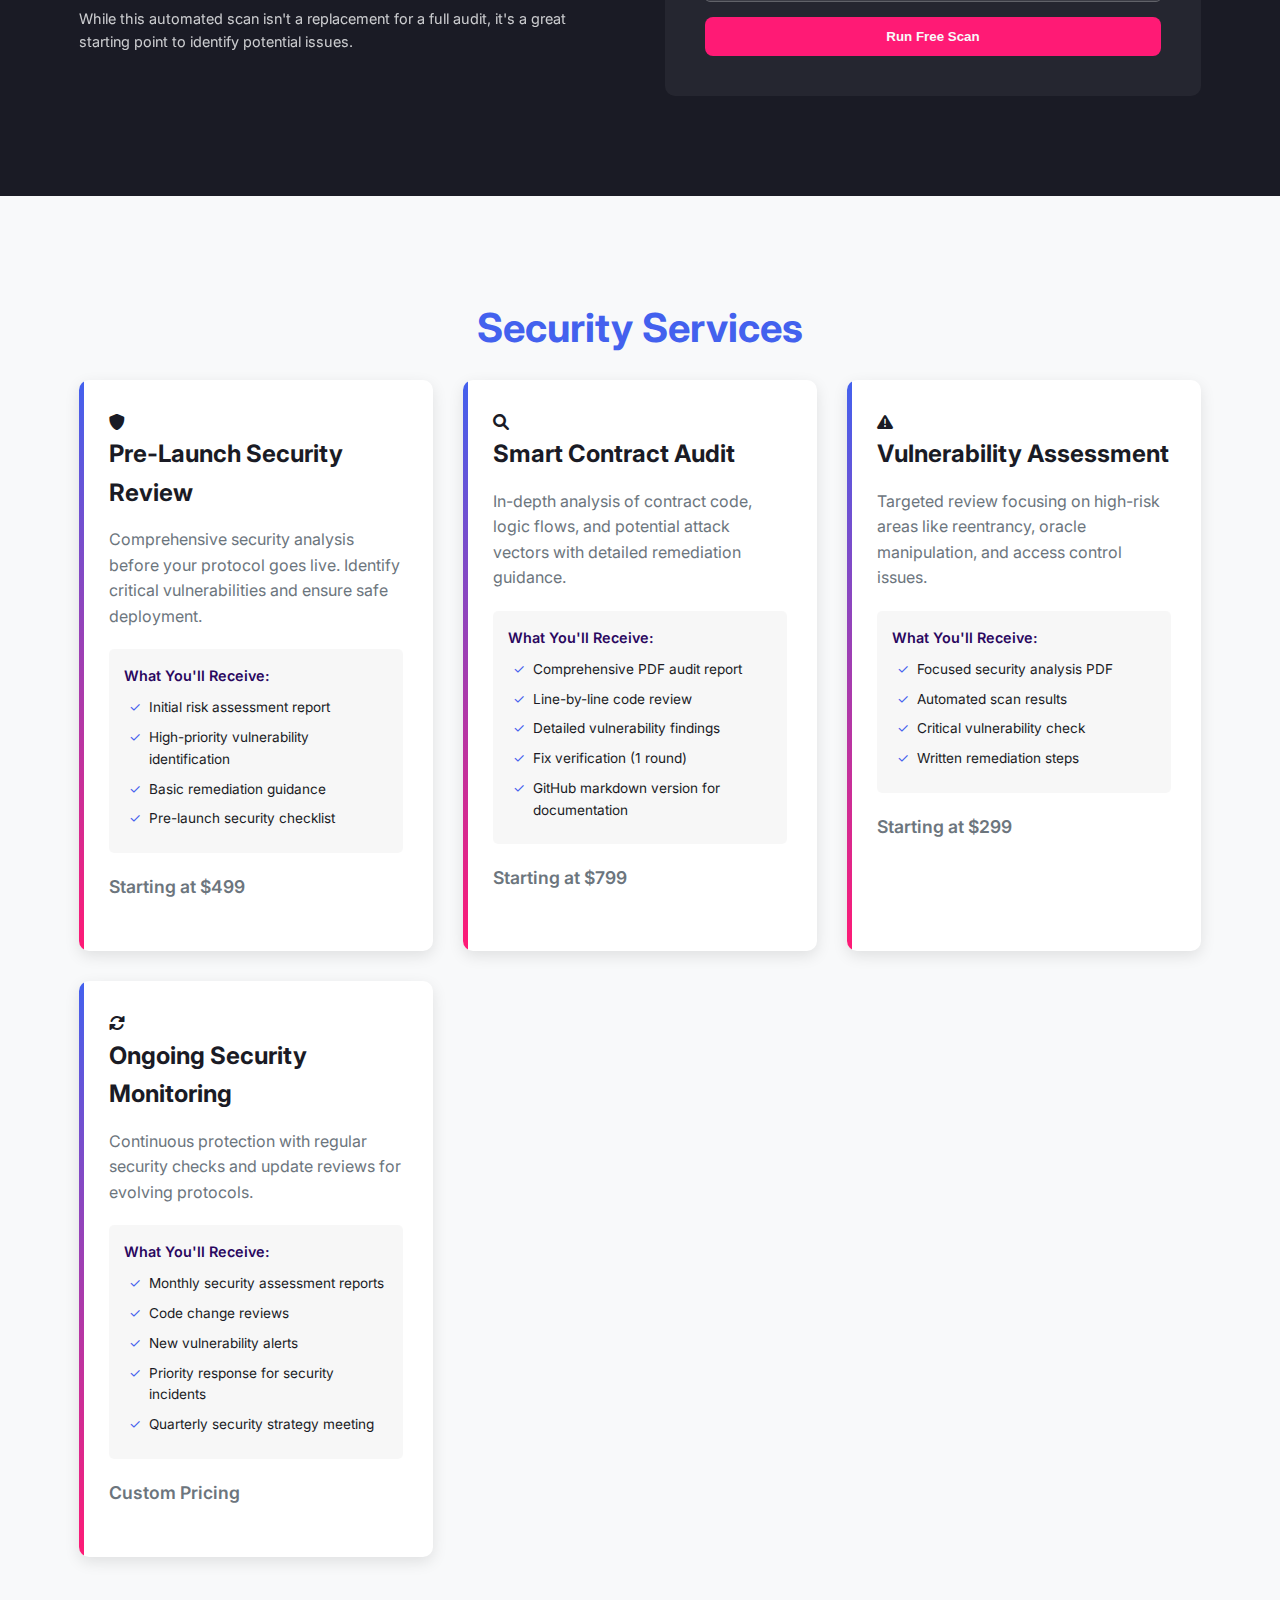
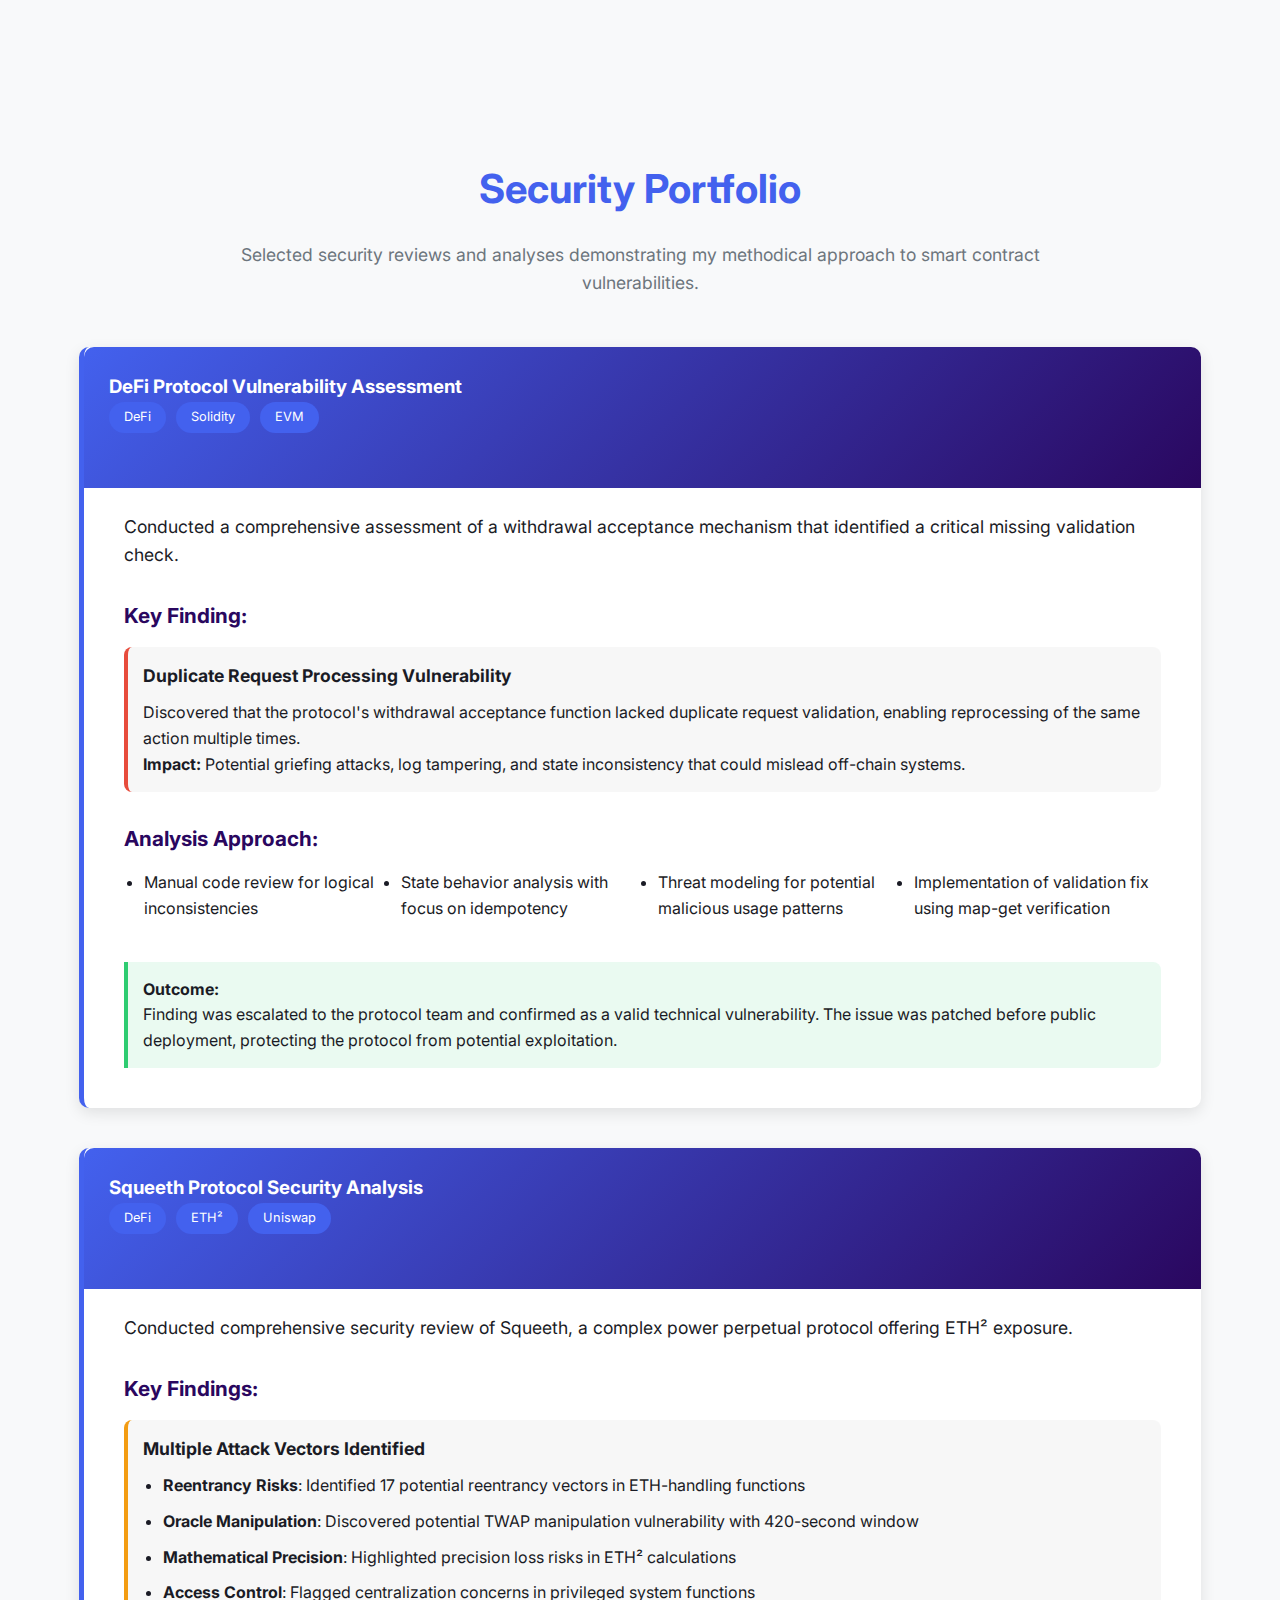
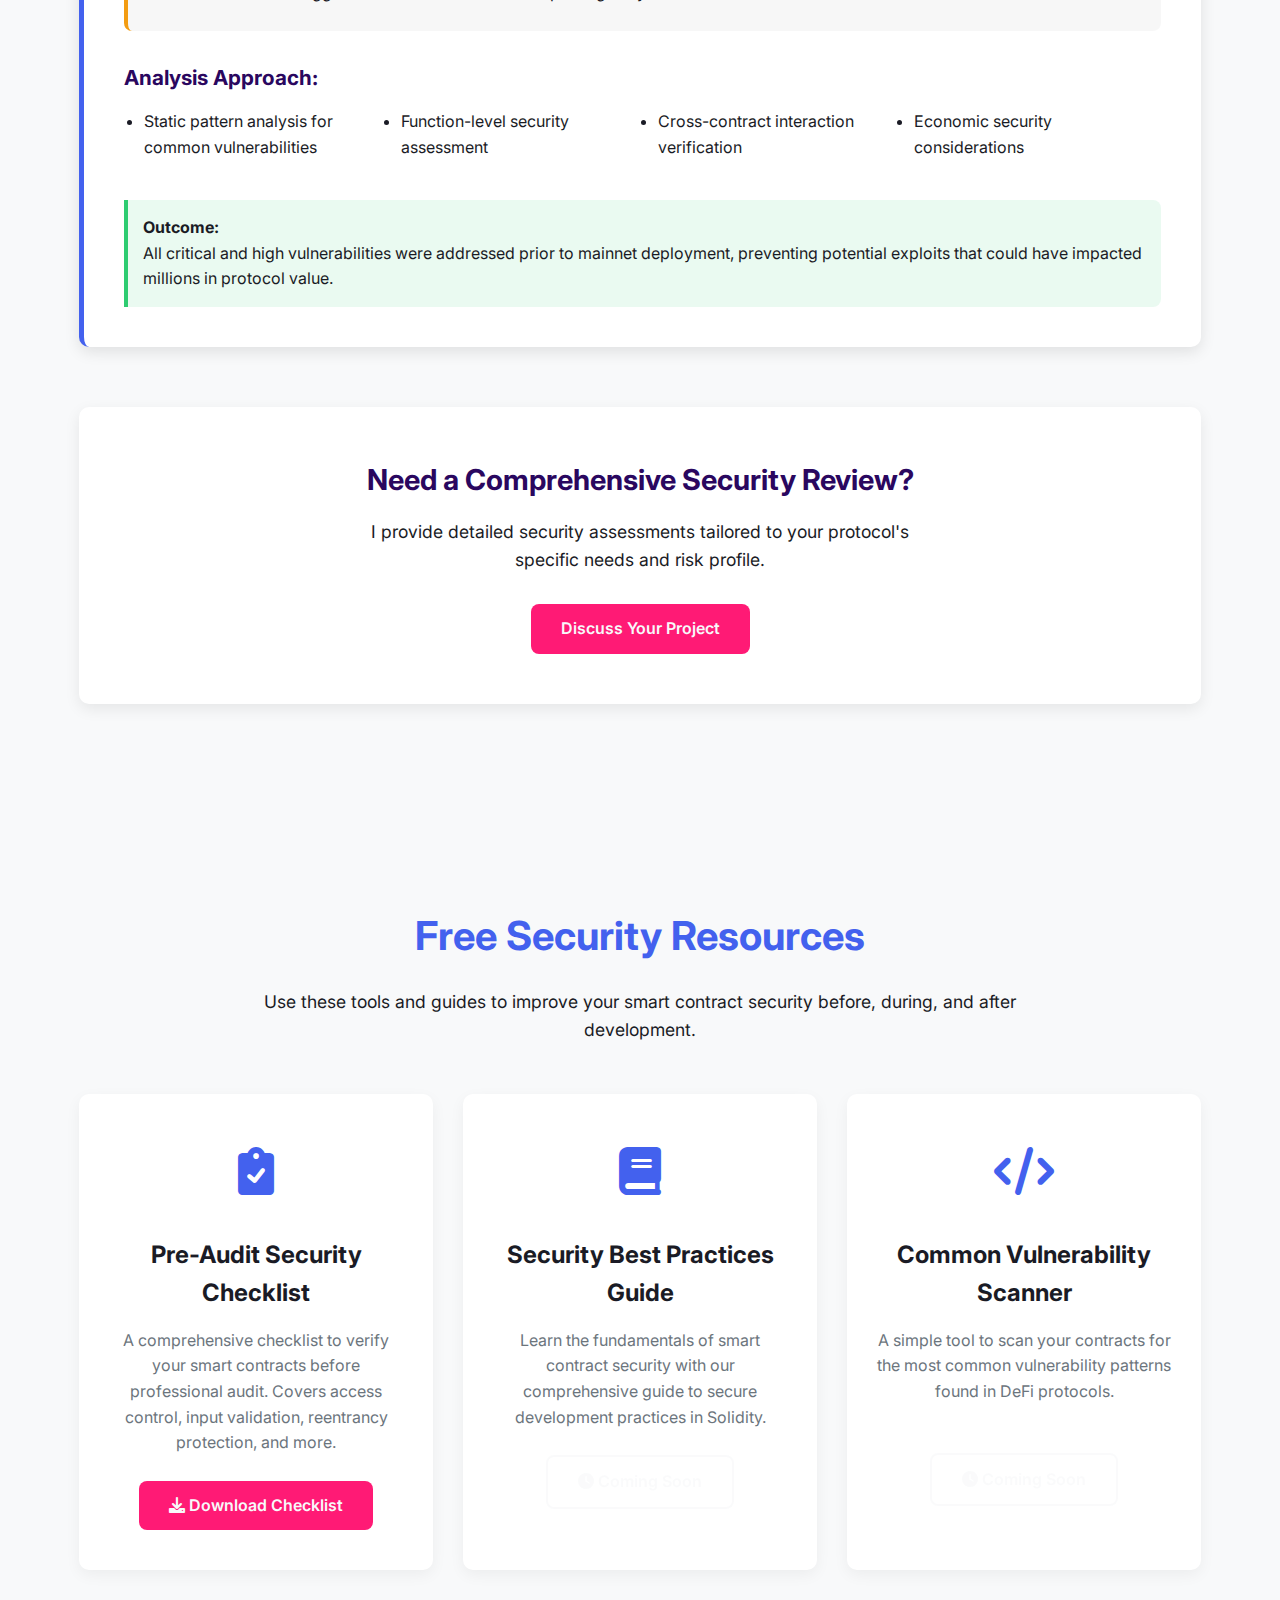
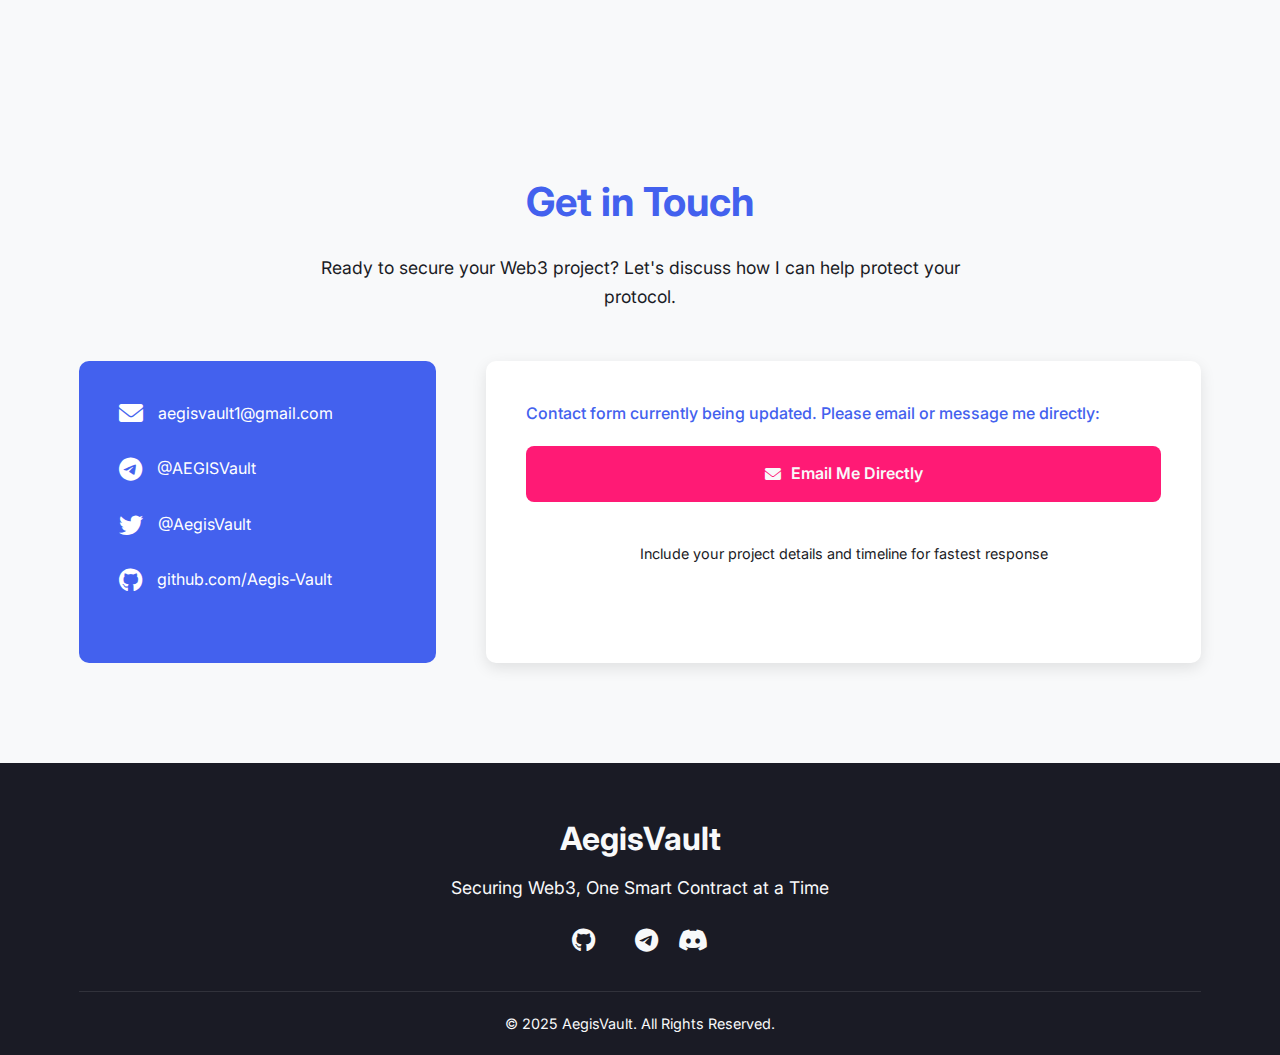
==== commit 0e1da808: "Fix all" ====
--- a/index.html
+++ b/index.html
@@ -6,185 +6,120 @@
     <title>AegisVault - Web3 Security Specialist</title>
     <link rel="stylesheet" href="styles.css">
     <link rel="stylesheet" href="https://cdnjs.cloudflare.com/ajax/libs/font-awesome/6.0.0/css/all.min.css">
-    <link rel="stylesheet" href="https://unpkg.com/aos@next/dist/aos.css">
-    <link href="https://fonts.googleapis.com/css2?family=Inter:wght@300;400;500;600;700&display=swap" rel="stylesheet">
     <meta name="description" content="Web3 smart contract audits, DeFi vulnerability reviews, and security consulting. Free scan available.">
     <meta name="keywords" content="smart contract audit, DeFi security, Web3 audit, solidity, vulnerabilities">
     <meta property="og:title" content="AegisVault | Smart Contract Security Audits">
     <meta property="og:description" content="Professional Web3 security audits and vulnerability assessments. Protect your protocol with expert reviews.">
-    <script type="application/ld+json">
-    {
-        "@context": "https://schema.org",
-        "@type": "Organization",
-        "name": "AegisVault",
-        "url": "https://aegis-vault.github.io",
-        "logo": "https://aegis-vault.github.io/logo.png",
-        "sameAs": [
-            "https://twitter.com/aegisvault",
-            "https://linkedin.com/company/aegisvault"
-        ]
-    }
-    </script>
 </head>
 <body>
-    <!-- Improved Mobile Navigation -->
+    <!-- Navigation -->
     <nav>
         <div class="container">
             <div class="logo">AegisVault</div>
-            <div class="burger">
-                <div class="line"></div>
-                <div class="line"></div>
-                <div class="line"></div>
-            </div>
             <ul class="nav-links">
                 <li><a href="#home" class="active">Home</a></li>
                 <li><a href="#services">Services</a></li>
                 <li><a href="#portfolio">Portfolio</a></li>
-                <li><a href="#testimonials">Testimonials</a></li>
+                <li><a href="methodology.html">Methodology</a></li>
+                <li><a href="#resources">Resources</a></li>
                 <li><a href="#contact">Contact</a></li>
             </ul>
+            <div class="burger">
+                <div class="line1"></div>
+                <div class="line2"></div>
+                <div class="line3"></div>
+            </div>
         </div>
     </nav>
 
-    <!-- Enhanced Hero Section -->
+    <!-- Hero Section -->
     <section id="home" class="hero">
         <div class="container">
-            <h1 data-aos="fade-up">Securing the Future of Web3</h1>
-            <p class="subtitle" data-aos="fade-up" data-aos-delay="200">Smart Contract Auditing & DeFi Security Solutions</p>
-            <div class="cta-buttons" data-aos="fade-up" data-aos-delay="400">
+            <h1>Securing the Future of Web3</h1>
+            <h2>Smart Contract Auditing & DeFi Security</h2>
+            <p>Identifying vulnerabilities before attackers do.</p>
+            <div class="cta-buttons">
                 <a href="#services" class="btn primary pulse">View Services</a>
                 <a href="#scan" class="btn secondary">Free Security Scan</a>
             </div>
         </div>
     </section>
 
-    <!-- Animated Security Dashboard -->
-    <section class="dashboard">
+    <!-- Security Dashboard -->
+    <section class="security-dashboard">
         <div class="container">
             <div class="dashboard-grid">
                 <div class="dashboard-card" data-aos="zoom-in">
-                    <div class="dashboard-number" data-count="17">0</div>
+                    <div class="dashboard-number" id="contractsCount" data-count="17">0</div>
                     <div class="dashboard-label">Contracts Secured</div>
                 </div>
                 <div class="dashboard-card" data-aos="zoom-in" data-aos-delay="200">
-                    <div class="dashboard-number" data-count="142">0</div>
+                    <div class="dashboard-number" id="issuesCount" data-count="142">0</div>
                     <div class="dashboard-label">Vulnerabilities Found</div>
                 </div>
                 <div class="dashboard-card" data-aos="zoom-in" data-aos-delay="400">
-                    <div class="dashboard-number" data-count="23">0</div>
+                    <div class="dashboard-number" id="criticalCount" data-count="23">0</div>
                     <div class="dashboard-label">Critical Issues</div>
                 </div>
                 <div class="dashboard-card" data-aos="zoom-in" data-aos-delay="600">
-                    <div class="dashboard-number" data-count="4.2">0</div>
+                    <div class="dashboard-number" id="protectedValue" data-count="4.2">0</div>
                     <div class="dashboard-label">Value Protected ($M)</div>
                 </div>
             </div>
         </div>
     </section>
 
-    <!-- Free Smart Contract Scan -->
+    <!-- Free Contract Scan Section -->
     <section id="scan" class="free-scan">
         <div class="container">
             <div class="scan-container">
                 <div class="scan-info">
                     <h3>Free Smart Contract Scan</h3>
-                    <p class="subtitle">Get a Free Security Check</p>
                     <p>Submit your contract code or GitHub repository for a basic automated security scan.</p>
-                    
                     <ul class="scan-benefits">
                         <li><i class="fas fa-shield-alt"></i> Common vulnerability detection</li>
                         <li><i class="fas fa-gas-pump"></i> Gas optimization opportunities</li>
                         <li><i class="fas fa-check-circle"></i> Best practice recommendations</li>
                     </ul>
-                    
                     <p class="scan-disclaimer">While this automated scan isn't a replacement for a full audit, it's a great starting point to identify potential issues.</p>
                 </div>
-
-                <!-- Updated Form -->
-                <form id="scanForm" 
-                      action="https://formsubmit.co/your@email.com" 
-                      method="POST"
-                      class="scan-form">
-                    
-                    <!-- FormSubmit Configuration -->
-                    <input type="hidden" name="_subject" value="New Free Scan Request">
-                    <input type="hidden" name="_autoresponse" value="Thank you for submitting your contract! We'll review it and get back to you within 24 hours.">
-                    <input type="hidden" name="_next" value="https://aegis-vault.github.io/#thanks">
-                    
-                    <!-- Email Input -->
-                    <div class="form-group">
-                        <input type="email" 
-                               name="email"
-                               placeholder="Your email address" 
-                               required>
-                    </div>
-                    
-                    <!-- Contract Code/URL Input -->
-                    <div class="form-group">
-                        <textarea 
-                            name="contract-code"
-                            placeholder="Paste contract code or GitHub URL" 
-                            rows="6"
-                            required></textarea>
-                    </div>
-                    
-                    <div class="form-group">
-                        <select name="contract-type" required>
-                            <option value="">Select Contract Type</option>
-                            <option>ERC20</option>
-                            <option>ERC721</option>
-                            <option>Custom Logic</option>
-                            <option>DeFi Strategy</option>
-                        </select>
-                    </div>
-
-                    <div class="form-group">
-                        <input type="text" 
-                               name="telegram" 
-                               placeholder="Telegram handle (optional)">
-                    </div>
-                    
-                    <button type="submit" class="btn primary">
-                        <span class="button-text">Run Free Scan</span>
-                        <i class="fas fa-spinner fa-spin" style="display: none"></i>
-                    </button>
-                </form>
-            </div>
-        </div>
-    </section>
-
-    <!-- Testimonials Section -->
-    <section id="testimonials" class="testimonials">
-        <div class="container">
-            <h2 class="section-title">Trusted by Web3 Builders</h2>
-            <div class="client-logos">
-                <img src="path-to-ethereum-logo.svg" alt="Ethereum">
-                <img src="path-to-arbitrum-logo.svg" alt="Arbitrum">
-                <img src="path-to-optimism-logo.svg" alt="Optimism">
-                <img src="path-to-polygon-logo.svg" alt="Polygon">
-            </div>
-            
-            <div class="testimonial-carousel">
-                <div class="testimonial active">
-                    <div class="client-meta">
-                        <img src="placeholder-client.png" class="client-logo" alt="Client Logo">
-                        <div class="client-info">
-                            <div class="stars">★★★★★</div>
-                            <div class="client-name">DeFi Lending Client, 2024</div>
-                        </div>
-                    </div>
-                    <blockquote>"AegisVault identified 3 critical vulnerabilities in our protocol that could have led to $2M+ in potential losses. Essential security partner."</blockquote>
-                </div>
-                <div class="testimonial">...</div>
-                <div class="carousel-dots">
-                    <span class="carousel-dot active"></span>
-                    <span class="carousel-dot"></span>
-                </div>
-            </div>
-        </div>
-    </section>
-
-    <!-- Services Section with Improved Card Styling -->
+                <div class="scan-form">
+                    <form id="scanForm" action="https://formsubmit.co/aegisvault1@gmail.com" method="POST">
+                        <!-- Hidden fields for FormSubmit configuration -->
+                        <input type="hidden" name="_captcha" value="false">
+                        <input type="hidden" name="_next" value="https://aegis-vault.github.io/thank-you.html">
+                        <input type="hidden" name="_subject" value="New Free Scan Request">
+                        <input type="hidden" name="_autoresponse" value="Thank you for submitting your smart contract to AegisVault! We've received your submission and our automated scanning tools are now analyzing your contract. Within 24 hours, you'll receive a basic security report highlighting issues, severity ratings, and recommendations. If you're interested in a comprehensive audit, simply reply to this email. Stay secure, The AegisVault Team">
+                        
+                        <div class="form-group">
+                            <input type="email" name="email" placeholder="Your email address" required>
+                        </div>
+                        <div class="form-group">
+                            <textarea name="contract-code" rows="5" placeholder="Paste your contract code or GitHub repository URL" required></textarea>
+                        </div>
+                        <div class="form-group">
+                            <select name="contract-type" required>
+                                <option value="">Select Contract Type</option>
+                                <option>ERC20</option>
+                                <option>ERC721</option>
+                                <option>Custom Logic</option>
+                                <option>DeFi Strategy</option>
+                            </select>
+                        </div>
+                        <div class="form-group">
+                            <input type="text" name="telegram" placeholder="Telegram handle (optional)">
+                        </div>
+                        <button type="submit" class="btn primary">
+                            <span class="button-text">Run Free Scan</span>
+                            <i class="fas fa-spinner fa-spin" style="display: none"></i>
+                        </button>
+                    </form>
+                </div>
+            </div>
+        </div>
+    </section>
+    
+    <!-- Services Section -->
     <section id="services" class="services">
         <div class="container">
             <h2 class="section-title">Security Services</h2>
@@ -270,7 +205,7 @@
         </div>
     </section>
 
-    <!-- Portfolio Section with Enhanced Case Studies -->
+    <!-- Portfolio Section -->
     <section id="portfolio" class="portfolio">
         <div class="container">
             <h2 class="section-title">Security Portfolio</h2>
@@ -278,7 +213,7 @@
                 Selected security reviews and analyses demonstrating my methodical approach to smart contract vulnerabilities.
             </p>
             
-            <!-- Case Study Example -->
+            <!-- Case Study 1: DeFi Protocol Vulnerability Assessment -->
             <div class="case-study">
                 <div class="case-header">
                     <h3>DeFi Protocol Vulnerability Assessment</h3>
@@ -316,13 +251,6 @@
                     <div class="result">
                         <h4>Outcome:</h4>
                         <p>Finding was escalated to the protocol team and confirmed as a valid technical vulnerability. The issue was patched before public deployment, protecting the protocol from potential exploitation.</p>
-                    </div>
-                    
-                    <div class="case-cta">
-                        <a href="sample-audit.pdf" class="btn secondary" download>
-                            <i class="fas fa-file-pdf"></i>
-                            Download Sample Report (Redacted)
-                        </a>
                     </div>
                 </div>
             </div>
@@ -370,66 +298,6 @@
                         <h4>Outcome:</h4>
                         <p>All critical and high vulnerabilities were addressed prior to mainnet deployment, preventing potential exploits that could have impacted millions in protocol value.</p>
                     </div>
-                    
-                    <div class="case-cta">
-                        <a href="sample-audit.pdf" class="btn secondary" download>
-                            <i class="fas fa-file-pdf"></i>
-                            Download Sample Report (Redacted)
-                        </a>
-                    </div>
-                </div>
-            </div>
-            
-            <!-- Case Study 3: DeFiSaver -->
-            <div class="case-study">
-                <div class="case-header">
-                    <h3>DeFiSaver v3 Protocol Security Review</h3>
-                    <div class="tags">
-                        <span class="tag">DeFi</span>
-                        <span class="tag">Position Management</span>
-                        <span class="tag">Multi-Protocol</span>
-                    </div>
-                </div>
-                
-                <div class="case-content">
-                    <div class="case-description">
-                        <p>Analyzed DeFiSaver v3's smart contract architecture with focus on cross-protocol interactions and liquidation protection mechanisms.</p>
-                    </div>
-                    
-                    <div class="findings">
-                        <h4>Key Findings:</h4>
-                        <div class="finding medium">
-                            <h5>Cross-Protocol Risk Surface</h5>
-                            <ul>
-                                <li><strong>Proxy Implementation</strong>: Discovered potential vulnerabilities in proxy upgrade pattern</li>
-                                <li><strong>Flash Loan Attack Surface</strong>: Identified potential oracle manipulation risks during refinancing operations</li>
-                                <li><strong>Access Controls</strong>: Recommended improvements to user permission management</li>
-                                <li><strong>Gas Optimization</strong>: Provided multiple optimization strategies for high-frequency functions</li>
-                            </ul>
-                        </div>
-                    </div>
-                    
-                    <div class="methodology">
-                        <h4>Analysis Approach:</h4>
-                        <ul>
-                            <li>Slither automated analysis</li>
-                            <li>Manual review of critical liquidation protection logic</li>
-                            <li>Cross-contract interaction analysis</li>
-                            <li>Attack scenario simulation</li>
-                        </ul>
-                    </div>
-                    
-                    <div class="result">
-                        <h4>Outcome:</h4>
-                        <p>Protocol implemented all recommended security improvements, significantly reducing attack surface before launching integration with major lending platforms.</p>
-                    </div>
-                    
-                    <div class="case-cta">
-                        <a href="sample-audit.pdf" class="btn secondary" download>
-                            <i class="fas fa-file-pdf"></i>
-                            Download Sample Report (Redacted)
-                        </a>
-                    </div>
                 </div>
             </div>
             
@@ -442,36 +310,85 @@
         </div>
     </section>
 
-    <!-- Preserve Chat Widget -->
-    <div id="chat-widget">
-        <button id="chat-toggle" class="chat-toggle">
-            <i class="fas fa-comments"></i>
-        </button>
-        
-        <div id="chat" class="chat-container">
-            <div class="chat-header">
-                <span>AegisVault Support</span>
-                <span id="connection-status" class="status connected">Connected</span>
-                <button id="chat-close"><i class="fas fa-times"></i></button>
-            </div>
-            <div id="chatBox" class="chat-box"></div>
-            <form id="chatForm">
-                <input type="text" id="messageInput" placeholder="Ask about smart contract security..." required>
-                <input type="file" id="fileUpload" accept=".sol,.txt,.zip">
-                <button type="submit" id="sendBtn"><i class="fas fa-paper-plane"></i></button>
-            </form>
-        </div>
-        <button aria-label="Open chat">Chat</button>
-    </div>
-
-    <!-- Vulnerability Chart -->
-    <canvas id="vulnerabilityChart" width="400" height="400"></canvas>
-
-    <!-- Lazy Loaded Image -->
-    <img src="path-to-image.jpg" loading="lazy" alt="Description">
-
-    <!-- Dark Mode Toggle -->
-    <button id="darkModeToggle">Toggle Dark Mode</button>
+    <!-- Resources Section -->
+    <section id="resources" class="resources">
+        <div class="container">
+            <h2 class="section-title">Free Security Resources</h2>
+            <p class="resources-intro">
+                Use these tools and guides to improve your smart contract security before, during, and after development.
+            </p>
+            
+            <div class="resources-grid">
+                <div class="resource-card">
+                    <div class="resource-icon">
+                        <i class="fas fa-clipboard-check"></i>
+                    </div>
+                    <h3>Pre-Audit Security Checklist</h3>
+                    <p>A comprehensive checklist to verify your smart contracts before professional audit. Covers access control, input validation, reentrancy protection, and more.</p>
+                    <a href="security-checklist.html" class="btn primary" target="_blank">
+                        <i class="fas fa-download"></i> Download Checklist
+                    </a>
+                </div>
+                
+                <div class="resource-card">
+                    <div class="resource-icon">
+                        <i class="fas fa-book"></i>
+                    </div>
+                    <h3>Security Best Practices Guide</h3>
+                    <p>Learn the fundamentals of smart contract security with our comprehensive guide to secure development practices in Solidity.</p>
+                    <a href="#contact" class="btn secondary soon-btn">
+                        <i class="fas fa-clock"></i> Coming Soon
+                    </a>
+                </div>
+                
+                <div class="resource-card">
+                    <div class="resource-icon">
+                        <i class="fas fa-code"></i>
+                    </div>
+                    <h3>Common Vulnerability Scanner</h3>
+                    <p>A simple tool to scan your contracts for the most common vulnerability patterns found in DeFi protocols.</p>
+                    <a href="#contact" class="btn secondary soon-btn">
+                        <i class="fas fa-clock"></i> Coming Soon
+                    </a>
+                </div>
+            </div>
+        </div>
+    </section>
+    
+    <!-- Contact Section -->
+    <section id="contact" class="contact">
+        <div class="container">
+            <h2 class="section-title">Get in Touch</h2>
+            <p class="contact-intro">Ready to secure your Web3 project? Let's discuss how I can help protect your protocol.</p>
+            <div class="contact-grid">
+                <div class="contact-info">
+                    <div class="contact-item">
+                        <i class="fas fa-envelope"></i>
+                        <p>aegisvault1@gmail.com</p>
+                    </div>
+                    <div class="contact-item">
+                        <i class="fab fa-telegram"></i>
+                        <p>@AEGISVault</p>
+                    </div>
+                    <div class="contact-item">
+                        <i class="fab fa-twitter"></i>
+                        <p>@AegisVault</p>
+                    </div>
+                    <div class="contact-item">
+                        <i class="fab fa-github"></i>
+                        <p>github.com/Aegis-Vault</p>
+                    </div>
+                </div>
+                <div class="contact-form">
+                    <p class="form-note">Contact form currently being updated. Please email or message me directly:</p>
+                    <a href="mailto:aegisvault1@gmail.com?subject=Security%20Audit%20Request" class="btn primary email-btn">
+                        <i class="fas fa-envelope"></i> Email Me Directly
+                    </a>
+                    <p class="form-help">Include your project details and timeline for fastest response</p>
+                </div>
+            </div>
+        </div>
+    </section>
 
     <!-- Footer -->
     <footer>
@@ -492,8 +409,6 @@
         </div>
     </footer>
 
-    <script src="https://cdn.socket.io/4.5.4/socket.io.min.js"></script>
-    <script src="https://unpkg.com/aos@next/dist/aos.js"></script>
     <script src="script.js"></script>
 </body>
 </html>--- a/styles.css
+++ b/styles.css
@@ -3,8 +3,8 @@
 
 :root {
     --primary-color: #4361ee;  /* Vibrant blue */
-    --secondary-color: #2a075f; /* Updated rich purple */
-    --accent-color: #ff1a75;   /* Updated distinctive pink */
+    --secondary-color: #2a075f; /* Rich purple */
+    --accent-color: #ff1a75;   /* Distinctive pink */
     --dark-color: #1a1b25;
     --light-color: #f8f9fa;
     --gray-color: #6c757d;
@@ -34,16 +34,9 @@
 
 body {
     font-family: 'Inter', sans-serif;
-    letter-spacing: 0.02rem;
     line-height: 1.6;
     color: var(--dark-color);
-    background: var(--dark-gradient),
-                url('data:image/svg+xml,<svg viewBox="0 0 200 200" xmlns="http://www.w3.org/2000/svg"><filter id="n"><feTurbulence type="fractalNoise" baseFrequency="0.005" numOctaves="3"/></filter><rect width="100%" height="100%" filter="url(%23n)" opacity="0.1"/></svg>');
-}
-
-body.dark-mode {
-    background-color: #121212;
-    color: #ffffff;
+    background-color: var(--light-color);
 }
 
 .container {
@@ -61,6 +54,7 @@
     width: 100%;
     top: 0;
     z-index: 1000;
+    box-shadow: 0 2px 10px rgba(0, 0, 0, 0.1);
 }
 
 nav .container {
@@ -88,9 +82,11 @@
     color: var(--light-color);
     text-decoration: none;
     transition: color 0.3s;
-}
-
-.nav-links a:hover {
+    font-weight: 500;
+}
+
+.nav-links a:hover, 
+.nav-links a.active {
     color: var(--accent-color);
 }
 
@@ -107,25 +103,6 @@
     transition: all 0.3s ease;
 }
 
-@media (max-width: 768px) {
-    .burger {
-        display: block;
-    }
-    .nav-links {
-        position: fixed;
-        right: -100%;
-        top: 70px;
-        flex-direction: column;
-        background: #1a1b25;
-        width: 100%;
-        text-align: center;
-        transition: 0.3s;
-    }
-    .nav-links.active {
-        right: 0;
-    }
-}
-
 /* Hero Section */
 .hero {
     height: 100vh;
@@ -160,11 +137,11 @@
 
 .btn {
     display: inline-block;
-    padding: 1rem 2.5rem;
+    padding: 12px 30px;
     border-radius: 8px;
     font-weight: 600;
     text-decoration: none;
-    transition: all 0.3s cubic-bezier(0.4, 0, 0.2, 1);
+    transition: all 0.3s ease;
     text-align: center;
     cursor: pointer;
     border: none;
@@ -178,7 +155,7 @@
 .btn.primary:hover {
     background-color: #d81b60;
     transform: translateY(-2px);
-    box-shadow: 0 8px 16px rgba(216, 27, 96, 0.3);
+    box-shadow: 0 5px 15px rgba(216, 27, 96, 0.3);
 }
 
 .btn.secondary {
@@ -187,93 +164,22 @@
     border: 2px solid var(--light-color);
 }
 
-.btn.secondary i {
-    margin-right: 8px;
-}
-
 .btn.secondary:hover {
     background-color: rgba(255, 255, 255, 0.1);
+    transform: translateY(-2px);
 }
 
 /* Section Styles */
 section {
     padding: 100px 0;
-    animation: fadeIn 0.6s ease-out;
 }
 
 .section-title {
     text-align: center;
-    font-size: 2.75rem;
-    margin-bottom: 2.5rem;
-    position: relative;
-    text-transform: none;
-}
-
-.section-title::after {
-    content: '';
-    display: block;
-    width: 100px;
-    height: 4px;
-    background-color: var(--accent-color);
-    margin: 0.5rem auto 0;
-}
-
-/* Services Section */
-.services {
-    background-color: var(--light-color);
-}
-
-.services-grid {
-    display: grid;
-    grid-template-columns: repeat(auto-fit, minmax(300px, 1fr));
-    gap: 2.5rem;
-}
-
-.service-card {
-    position: relative;
-    overflow: hidden;
-    padding: 2rem;
-    border-radius: 12px;
-    box-shadow: 0 8px 24px rgba(0, 0, 0, 0.08);
-    transition: transform 0.3s, box-shadow 0.3s;
-}
-
-.service-card:hover {
-    transform: translateY(-10px);
-    box-shadow: 0 10px 30px rgba(255,26,117,0.3);
-    animation: cyberPulse 2s infinite;
-}
-
-.service-card::before {
-    content: '';
-    position: absolute;
-    inset: -2px;
-    background: linear-gradient(45deg, 
-        var(--primary-color) 0%, 
-        var(--accent-color) 50%, 
-        var(--primary-color) 100%);
-    z-index: -1;
-    animation: borderGlow 3s linear infinite;
-}
-
-.service-card::after {
-    content: '';
-    position: absolute;
-    top: -50%;
-    left: -50%;
-    width: 200%;
-    height: 200%;
-    background: linear-gradient(45deg, 
-        transparent 20%, 
-        rgba(255,26,117,0.1) 50%, 
-        transparent 80%);
-    animation: shine 3s infinite;
-}
-
-.service-icon {
-    font-size: 3.5rem;
+    font-size: 2.5rem;
     color: var(--primary-color);
-    margin: 1rem auto 2rem;
+    margin-bottom: 20px;
+    text-align: center;
 }
 
 .service-card h3 {
@@ -281,16 +187,63 @@
     font-size: 1.5rem;
 }
 
+.service-card p {
+    margin-bottom: 20px;
+    color: var(--gray-color);
+}
+
+.deliverables {
+    margin: 15px 0;
+    text-align: left;
+    background-color: rgba(0, 0, 0, 0.03);
+    padding: 15px;
+    border-radius: 5px;
+}
+
+.deliverables h4 {
+    margin-bottom: 10px;
+    font-size: 0.9rem;
+    color: var(--secondary-color);
+    font-weight: 600;
+}
+
+.deliverables ul {
+    list-style: none;
+    padding-left: 5px;
+}
+
+.deliverables li {
+    margin-bottom: 8px;
+    font-size: 0.85rem;
+    position: relative;
+    padding-left: 20px;
+}
+
+.deliverables li:before {
+    content: "✓";
+    position: absolute;
+    left: 0;
+    color: var(--primary-color);
+}
+
 .price {
     margin-top: 20px;
-    font-weight: 700;
+    font-weight: 600;
     color: var(--accent-color);
-    font-size: 1.25rem;
+    font-size: 1.1rem;
 }
 
 /* Portfolio Section */
 .portfolio {
     background-color: #f8f9fa;
+}
+
+.portfolio-intro {
+    text-align: center;
+    max-width: 800px;
+    margin: 0 auto 50px;
+    font-size: 1.1rem;
+    color: var(--gray-color);
 }
 
 .case-study {
@@ -298,13 +251,18 @@
     padding: 40px;
     border-radius: 10px;
     box-shadow: 0 5px 15px rgba(0, 0, 0, 0.1);
-    margin-bottom: 3rem;
+    margin-bottom: 40px;
     border-left: 5px solid var(--primary-color);
-    transition: transform 0.3s ease;
+    transition: transform 0.3s ease, box-shadow 0.3s ease;
 }
 
 .case-study:hover {
-    transform: translateX(8px);
+    transform: translateY(-5px);
+    box-shadow: 0 15px 30px rgba(0, 0, 0, 0.12);
+}
+
+.case-study:nth-child(2) {
+    border-left-color: var(--accent-color);
 }
 
 .case-header {
@@ -317,37 +275,7 @@
 }
 
 .case-content {
-    padding: 25px;
-}
-
-.finding {
-    background: rgba(231, 76, 60, 0.05);
-    border-left: 3px solid var(--accent-color);
-    border-radius: 8px;
-    padding: 1.5rem;
-    margin: 1.5rem 0;
-}
-
-.finding.critical {
-    border-left: 4px solid var(--danger-color);
-}
-
-.finding.high {
-    border-left: 4px solid var(--warning-color);
-}
-
-.finding.medium {
-    border-left: 4px solid var(--primary-color);
-}
-
-.finding h5 {
-    margin-bottom: 10px;
-    font-size: 1.1rem;
-}
-
-.case-study h3 {
-    font-size: 1.8rem;
-    margin-bottom: 15px;
+    padding: 25px 0 0;
 }
 
 .tags {
@@ -385,449 +313,8 @@
     padding-left: 20px;
 }
 
-.methodology ul {
-    columns: 2;
-    column-gap: 3rem;
-}
-
 .findings li, .methodology li {
     margin-bottom: 10px;
-}
-
-/* About Section */
-.about {
-    background-color: var(--light-color);
-}
-
-.about-content {
-    display: grid;
-    grid-template-columns: 1fr 2fr;
-    gap: 50px;
-    align-items: center;
-}
-
-.about-image img {
-    width: 100%;
-    border-radius: 10px;
-}
-
-.about-text p {
-    margin-bottom: 20px;
-    font-size: 1.1rem;
-}
-
-.about-text h3 {
-    margin: 30px 0 15px;
-    font-size: 1.5rem;
-}
-
-.skills-list {
-    list-style: none;
-}
-
-.skills-list li {
-    margin-bottom: 10px;
-    display: flex;
-    align-items: center;
-}
-
-.skills-list span {
-    font-weight: 600;
-    margin-right: 10px;
-    color: var(--secondary-color);
-}
-
-/* Contact Section */
-.contact {
-    background-color: #f8f9fa;
-}
-
-.contact-intro {
-    text-align: center;
-    max-width: 700px;
-    margin: 0 auto 50px;
-    font-size: 1.1rem;
-}
-
-.contact-grid {
-    display: grid;
-    grid-template-columns: 1fr 2fr;
-    gap: 50px;
-}
-
-.contact-info {
-    background-color: var(--primary-color);
-    padding: 40px;
-    border-radius: 10px;
-    color: white;
-}
-
-.contact-item {
-    display: flex;
-    align-items: center;
-    margin-bottom: 30px;
-}
-
-.contact-item i {
-    font-size: 1.5rem;
-    margin-right: 15px;
-}
-
-.contact-form {
-    background-color: white;
-    padding: 40px;
-    border-radius: 10px;
-    box-shadow: 0 5px 15px rgba(0, 0, 0, 0.1);
-}
-
-.form-group {
-    margin-bottom: 20px;
-}
-
-.form-group label {
-    display: block;
-    margin-bottom: 5px;
-    font-weight: 500;
-}
-
-.form-group input,
-.form-group textarea {
-    width: 100%;
-    padding: 10px 15px;
-    border: 1px solid #ddd;
-    border-radius: 5px;
-    font-family: inherit;
-    font-size: 1rem;
-}
-
-.form-group textarea {
-    resize: vertical;
-}
-
-.form-message {
-    padding: 15px;
-    margin-top: 15px;
-    border-radius: 5px;
-    display: block;
-}
-
-.form-message-success {
-    background-color: rgba(46, 204, 113, 0.1);
-    border-left: 4px solid var(--success-color);
-    color: var(--success-color);
-}
-
-.form-message-error {
-    background-color: rgba(231, 76, 60, 0.1);
-    border-left: 4px solid var(--danger-color);
-    color: var(--danger-color);
-}
-
-/* Footer */
-footer {
-    background-color: var(--dark-color);
-    color: var(--light-color);
-    padding: 50px 0 20px;
-}
-
-.footer-content {
-    text-align: center;
-    margin-bottom: 30px;
-}
-
-.footer-logo {
-    font-size: 2rem;
-    font-weight: 700;
-    margin-bottom: 10px;
-}
-
-.tagline {
-    font-size: 1.1rem;
-    margin-bottom: 20px;
-}
-
-.social-links {
-    display: flex;
-    justify-content: center;
-    gap: 20px;
-    margin-bottom: 30px;
-}
-
-.social-links a {
-    color: var(--light-color);
-    font-size: 1.5rem;
-    transition: color 0.3s;
-}
-
-.social-links a:hover {
-    color: var(--accent-color);
-}
-
-.copyright {
-    text-align: center;
-    padding-top: 20px;
-    border-top: 1px solid rgba(255, 255, 255, 0.1);
-    font-size: 0.9rem;
-}
-
-/* Chat Widget Styling */
-#chat-widget {
-    position: fixed;
-    bottom: 20px;
-    right: 20px;
-    z-index: 1000;
-}
-
-.chat-toggle {
-    width: 60px;
-    height: 60px;
-    border-radius: 50%;
-    background-color: var(--accent-color);
-    color: white;
-    border: none;
-    font-size: 24px;
-    display: flex;
-    align-items: center;
-    justify-content: center;
-    cursor: pointer;
-    box-shadow: 0 4px 12px rgba(0, 0, 0, 0.15);
-    z-index: 1001;
-    transition: transform 0.3s, background-color 0.3s;
-}
-
-.chat-toggle:hover {
-    transform: scale(1.05);
-    background-color: #d81b60;
-}
-
-#chat {
-    position: absolute;
-    bottom: 80px;
-    right: 0;
-    width: 350px;
-    height: 450px;
-    background: white;
-    border-radius: 10px;
-    box-shadow: 0 5px 20px rgba(0, 0, 0, 0.2);
-    overflow: hidden;
-    display: flex;
-    flex-direction: column;
-    opacity: 0;
-    transform: scale(0.9);
-    transform-origin: bottom right;
-    pointer-events: none;
-    transition: opacity 0.3s, transform 0.3s;
-}
-
-#chat.active {
-    opacity: 1;
-    transform: scale(1);
-    pointer-events: all;
-}
-
-.chat-header {
-    background: var(--primary-color);
-    color: white;
-    padding: 15px;
-    font-weight: 600;
-    display: flex;
-    justify-content: space-between;
-    align-items: center;
-}
-
-.chat-header button {
-    background: transparent;
-    border: none;
-    color: white;
-    cursor: pointer;
-    font-size: 16px;
-}
-
-.chat-box {
-    flex: 1;
-    overflow-y: auto;
-    padding: 15px;
-    display: flex;
-    flex-direction: column;
-    gap: 10px;
-    background-color: #f5f8ff;
-}
-
-.message {
-    padding: 10px 15px;
-    border-radius: 18px;
-    max-width: 80%;
-    word-break: break-word;
-    animation: fadeIn 0.3s;
-}
-
-@keyframes fadeIn {
-    from {
-        opacity: 0;
-        transform: translateY(20px);
-    }
-    to {
-        opacity: 1;
-        transform: translateY(0);
-    }
-}
-
-.message.user {
-    background-color: var(--primary-color);
-    color: white;
-    align-self: flex-end;
-    border-bottom-right-radius: 4px;
-}
-
-.message.server {
-    background-color: #e5e5e5;
-    color: var(--dark-color);
-    align-self: flex-start;
-    border-bottom-left-radius: 4px;
-}
-
-.message.system {
-    background-color: rgba(0,0,0,0.05);
-    color: var(--gray-color);
-    font-size: 0.8rem;
-    text-align: center;
-    align-self: center;
-    border-radius: 8px;
-}
-
-#chatForm {
-    display: flex;
-    border-top: 1px solid #eee;
-}
-
-#messageInput {
-    flex: 1;
-    padding: 15px;
-    border: none;
-    outline: none;
-    font-size: 1rem;
-}
-
-#sendBtn {
-    background-color: var(--primary-color);
-    color: white;
-    border: none;
-    padding: 0 20px;
-    cursor: pointer;
-    transition: background-color 0.3s;
-}
-
-#sendBtn:hover {
-    background-color: var(--secondary-color);
-}
-
-/* Deliverables in Service Cards */
-.deliverables {
-    margin: 15px 0;
-    text-align: left;
-    background-color: rgba(0, 0, 0, 0.03);
-    padding: 15px;
-    border-radius: 5px;
-}
-
-.deliverables h4 {
-    margin-bottom: 10px;
-    font-size: 0.9rem;
-    color: var(--secondary-color);
-    font-weight: 600;
-}
-
-.deliverables ul {
-    list-style: none;
-    padding-left: 5px;
-}
-
-.deliverables li {
-    margin-bottom: 8px;
-    font-size: 0.85rem;
-    position: relative;
-    padding-left: 20px;
-}
-
-.deliverables li:before {
-    content: "✓";
-    position: absolute;
-    left: 0;
-    color: var(--primary-color);
-}
-
-/* Free Scan Section */
-.free-scan {
-    background: var(--dark-color);
-    color: var(--light-color);
-    padding: 100px 0;
-}
-
-.scan-container {
-    display: grid;
-    grid-template-columns: 1fr 1fr;
-    gap: 50px;
-    align-items: center;
-}
-
-.scan-info h3 {
-    font-size: 2rem;
-    margin-bottom: 20px;
-}
-
-.scan-benefits {
-    list-style: none;
-    margin: 30px 0;
-}
-
-.scan-benefits li {
-    margin-bottom: 15px;
-    display: flex;
-    align-items: center;
-    gap: 10px;
-}
-
-.scan-benefits i {
-    color: var(--accent-color);
-}
-
-.scan-form input,
-.scan-form textarea {
-    width: 100%;
-    padding: 15px;
-    border-radius: 8px;
-    background: rgba(255, 255, 255, 0.05);
-    border: 1px solid rgba(255, 255, 255, 0.1);
-    color: white;
-    font-family: monospace;
-}
-
-.scan-form button {
-    width: 100%;
-    padding: 15px;
-    margin-top: 20px;
-    display: flex;
-    align-items: center;
-    justify-content: center;
-    gap: 10px;
-}
-
-.fa-spinner {
-    display: none;
-}
-
-/* Enhanced Case Study Styling */
-.case-header {
-    background: linear-gradient(135deg, var(--primary-color) 0%, var(--secondary-color) 100%);
-    color: white;
-    padding: 25px;
-    border-top-left-radius: 10px;
-    border-top-right-radius: 10px;
-    margin: -40px -40px 0 -40px;
-}
-
-.case-content {
-    padding: 25px;
 }
 
 .finding {
@@ -855,8 +342,9 @@
 }
 
 .methodology ul {
-    columns: 2;
-    column-gap: 3rem;
+    display: grid;
+    grid-template-columns: repeat(auto-fit, minmax(200px, 1fr));
+    gap: 10px;
 }
 
 .result {
@@ -867,7 +355,125 @@
     margin-top: 25px;
 }
 
-/* Contact Form Temporary Solution */
+.portfolio-cta {
+    text-align: center;
+    background-color: white;
+    padding: 50px;
+    border-radius: 10px;
+    box-shadow: 0 5px 15px rgba(0, 0, 0, 0.08);
+    margin-top: 60px;
+}
+
+.portfolio-cta h3 {
+    font-size: 1.8rem;
+    margin-bottom: 15px;
+    color: var(--secondary-color);
+}
+
+.portfolio-cta p {
+    max-width: 600px;
+    margin: 0 auto 30px;
+    font-size: 1.1rem;
+}
+
+/* Resources Section */
+.resources {
+    background-color: var(--light-color);
+}
+
+.resources-intro {
+    text-align: center;
+    max-width: 800px;
+    margin: 0 auto 50px;
+    font-size: 1.1rem;
+}
+
+.resources-grid {
+    display: grid;
+    grid-template-columns: repeat(auto-fit, minmax(300px, 1fr));
+    gap: 30px;
+}
+
+.resource-card {
+    background-color: white;
+    padding: 40px 30px;
+    border-radius: 10px;
+    box-shadow: 0 5px 15px rgba(0, 0, 0, 0.05);
+    text-align: center;
+    transition: transform 0.3s ease, box-shadow 0.3s ease;
+}
+
+.resource-card:hover {
+    transform: translateY(-10px);
+    box-shadow: 0 15px 30px rgba(0, 0, 0, 0.1);
+}
+
+.resource-icon {
+    font-size: 3rem;
+    color: var(--primary-color);
+    margin-bottom: 25px;
+}
+
+.resource-card h3 {
+    font-size: 1.5rem;
+    margin-bottom: 15px;
+    color: var(--dark-color);
+}
+
+.resource-card p {
+    margin-bottom: 25px;
+    color: var(--gray-color);
+    min-height: 100px;
+}
+
+.soon-btn {
+    opacity: 0.7;
+    cursor: pointer;
+}
+
+/* Contact Section */
+.contact {
+    background-color: #f8f9fa;
+}
+
+.contact-intro {
+    text-align: center;
+    max-width: 700px;
+    margin: 0 auto 50px;
+    font-size: 1.1rem;
+}
+
+.contact-grid {
+    display: grid;
+    grid-template-columns: 1fr 2fr;
+    gap: 50px;
+}
+
+.contact-info {
+    background-color: var(--primary-color);
+    padding: 40px;
+    border-radius: 10px;
+    color: white;
+}
+
+.contact-item {
+    display: flex;
+    align-items: center;
+    margin-bottom: 30px;
+}
+
+.contact-item i {
+    font-size: 1.5rem;
+    margin-right: 15px;
+}
+
+.contact-form {
+    background-color: white;
+    padding: 40px;
+    border-radius: 10px;
+    box-shadow: 0 5px 15px rgba(0, 0, 0, 0.1);
+}
+
 .form-note {
     margin-bottom: 20px;
     color: var(--primary-color);
@@ -893,6 +499,200 @@
     margin-top: 20px;
 }
 
+/* Footer */
+footer {
+    background-color: var(--dark-color);
+    color: var(--light-color);
+    padding: 50px 0 20px;
+}
+
+.footer-content {
+    text-align: center;
+    margin-bottom: 30px;
+}
+
+.footer-logo {
+    font-size: 2rem;
+    font-weight: 700;
+    margin-bottom: 10px;
+}
+
+.tagline {
+    font-size: 1.1rem;
+    margin-bottom: 20px;
+}
+
+.social-links {
+    display: flex;
+    justify-content: center;
+    gap: 20px;
+    margin-bottom: 30px;
+}
+
+.social-links a {
+    color: var(--light-color);
+    font-size: 1.5rem;
+    transition: color 0.3s;
+}
+
+.social-links a:hover {
+    color: var(--accent-color);
+}
+
+.copyright {
+    text-align: center;
+    padding-top: 20px;
+    border-top: 1px solid rgba(255, 255, 255, 0.1);
+    font-size: 0.9rem;
+}
+
+/* Animations */
+@keyframes fadeIn {
+    from {
+        opacity: 0;
+        transform: translateY(20px);
+    }
+    to {
+        opacity: 1;
+        transform: translateY(0);
+    }
+}
+
+@keyframes pulse {
+    0% {
+        transform: scale(1);
+    }
+    50% {
+        transform: scale(1.05);
+    }
+    100% {
+        transform: scale(1);
+    }
+}
+
+.pulse {
+    animation: pulse 2s infinite;
+}
+
+/* Responsive Design */
+@media screen and (max-width: 768px) {
+    .nav-links {
+        position: fixed;
+        right: -100%;
+        top: 70px;
+        height: calc(100vh - 70px);
+        background-color: var(--dark-color);
+        display: flex;
+        flex-direction: column;
+        align-items: center;
+        width: 100%;
+        transition: right 0.3s ease;
+        z-index: 999;
+    }
+    
+    .nav-links.active {
+        right: 0;
+    }
+    
+    .nav-links li {
+        margin: 15px 0;
+    }
+    
+    .burger {
+        display: block;
+    }
+    
+    .burger.toggle .line1 {
+        transform: rotate(-45deg) translate(-5px, 6px);
+    }
+    
+    .burger.toggle .line2 {
+        opacity: 0;
+    }
+    
+    .burger.toggle .line3 {
+        transform: rotate(45deg) translate(-5px, -6px);
+    }
+    
+    .hero h1 {
+        font-size: 2.5rem;
+    }
+    
+    .hero h2 {
+        font-size: 1.5rem;
+    }
+    
+    .cta-buttons {
+        flex-direction: column;
+        gap: 15px;
+    }
+    
+    .scan-container,
+    .contact-grid {
+        grid-template-columns: 1fr;
+        gap: 30px;
+    }
+    
+    .scan-form {
+        order: -1;
+    }
+    
+    .dashboard-grid {
+        grid-template-columns: repeat(2, 1fr);
+    }
+    
+    .services-grid,
+    .resources-grid {
+        grid-template-columns: 1fr;
+    }
+    
+    .methodology ul {
+        grid-template-columns: 1fr;
+    }
+}
+
+@media screen and (max-width: 480px) {
+    .dashboard-grid {
+        grid-template-columns: 1fr;
+    }
+    
+    .dashboard-number {
+        font-size: 2.5rem;
+    }
+    
+    .hero h1 {
+        font-size: 2rem;
+    }
+    
+    .section-title {
+        font-size: 2rem;
+    }
+    
+    .case-study {
+        padding: 30px;
+    }
+    
+    .case-header {
+        margin: -30px -30px 0 -30px;
+        padding: 20px;
+    }
+}5rem;
+    margin-bottom: 50px;
+    position: relative;
+    padding-bottom: 15px;
+}
+
+.section-title::after {
+    content: '';
+    position: absolute;
+    left: 50%;
+    bottom: 0;
+    transform: translateX(-50%);
+    width: 100px;
+    height: 4px;
+    background-color: var(--accent-color);
+}
+
 /* Security Dashboard */
 .security-dashboard {
     background-color: var(--dark-color);
@@ -905,16 +705,15 @@
 .dashboard-grid {
     display: grid;
     grid-template-columns: repeat(auto-fit, minmax(200px, 1fr));
-    gap: 2rem;
-    padding: 4rem 0;
+    gap: 30px;
     text-align: center;
 }
 
 .dashboard-card {
-    padding: 2rem;
-    background: var(--dark-gradient);
-    border-radius: 12px;
-    transition: all 0.3s ease;
+    background-color: rgba(255, 255, 255, 0.05);
+    padding: 30px 20px;
+    border-radius: 10px;
+    transition: transform 0.3s ease, background-color 0.3s ease;
 }
 
 .dashboard-card:hover {
@@ -923,347 +722,130 @@
 }
 
 .dashboard-number {
-    font-size: 3.5rem;
+    font-size: 3rem;
     font-weight: 700;
-    letter-spacing: -0.03em;
-    margin-bottom: 0.5rem;
+    margin-bottom: 10px;
     background: linear-gradient(135deg, var(--primary-color) 0%, var(--accent-color) 100%);
     -webkit-background-clip: text;
     background-clip: text;
     -webkit-text-fill-color: transparent;
     position: relative;
     display: inline-block;
-    animation: countUp 1s ease-out forwards;
-}
-
-@keyframes countUp {
-    from { opacity: 0; transform: translateY(20px); }
-    to { opacity: 1; transform: translateY(0); }
 }
 
 .dashboard-label {
     color: var(--light-color);
     font-size: 1.1rem;
     font-weight: 500;
-    opacity: 0.9;
-}
-
-/* Testimonials Section */
-.testimonials {
+}
+
+/* Free Scan Section */
+.free-scan {
     background-color: var(--dark-color);
     color: var(--light-color);
     padding: 100px 0;
-    text-align: center;
-}
-
-.testimonials .section-title {
-    font-family: 'Inter', sans-serif; /* Ensure consistent font */
-    font-size: 2.5rem;
-    font-weight: var(--font-semibold);
-    color: var(--light-color);
-    margin-bottom: 2rem;
-}
-
-.client-logos {
-    display: flex;
-    justify-content: center;
-    gap: 2rem;
-    margin: 3rem 0;
-}
-
-.client-logos img {
-    height: 40px;
-    opacity: 0.8;
-    transition: opacity 0.3s;
-}
-
-.client-logos img:hover {
-    opacity: 1;
-}
-
-.testimonial-carousel {
-    max-width: 800px;
-    margin: 0 auto;
-    position: relative;
-    text-align: center;
-}
-
-.testimonial {
-    font-family: 'Inter', sans-serif; /* Ensure consistent font */
-    font-size: 1.1rem;
-    font-weight: var(--font-regular);
-    line-height: 1.6;
-    color: var(--light-color);
-    margin-bottom: 2rem;
-    opacity: 0;
-    transform: translateY(20px);
-    transition: opacity 0.5s ease, transform 0.5s ease;
-}
-
-.testimonial.active {
-    opacity: 1;
-    transform: translateY(0);
-}
-
-.testimonial blockquote {
-    font-size: 1.1rem;
-    font-style: italic;
-    margin: 0 auto 1.5rem;
-    max-width: 700px;
-    line-height: 1.6;
-    color: var(--light-color);
-}
-
-/* Thank you section */
-.thank-you-section {
-    background-color: var(--light-color);
-    padding: 120px 0;
-    text-align: center;
-}
-
-.text-center {
-    text-align: center;
-}
-
-/* Loader animation */
-.loader {
-    display: inline-block;
-    width: 20px;
-    height: 20px;
-    border: 3px solid rgba(255, 255, 255, 0.3);
-    border-radius: 50%;
-    border-top-color: white;
-    animation: spin 1s ease infinite;
-    margin-right: 10px;
-    vertical-align: middle;
-}
-
-@keyframes spin {
-    to {
-        transform: rotate(360deg);
-    }
-}
-
-/* Fixed for small screen */
-.portfolio-intro {
-    text-align: center;
-    max-width: 800px;
-    margin: 0 auto 50px;
-    font-size: 1.1rem;
-    color: var(--gray-color);
-}
-
-.portfolio-cta {
-    text-align: center;
-    background-color: white;
-    padding: 50px;
-    border-radius: 10px;
-    box-shadow: 0 5px 15px rgba(0, 0, 0, 0.08);
-    margin-top: 60px;
-}
-
-.portfolio-cta h3 {
-    font-size: 1.8rem;
+}
+
+.scan-container {
+    display: grid;
+    grid-template-columns: 1fr 1fr;
+    gap: 50px;
+    align-items: center;
+}
+
+.scan-info h3 {
+    font-size: 2rem;
+    margin-bottom: 20px;
+}
+
+.scan-benefits {
+    list-style: none;
+    margin: 30px 0;
+}
+
+.scan-benefits li {
     margin-bottom: 15px;
-    color: var(--secondary-color);
-}
-
-.portfolio-cta p {
-    max-width: 600px;
-    margin: 0 auto 30px;
-    font-size: 1.1rem;
-}
-
-/* Client Logos */
-.client-logos {
-    display: flex;
-    justify-content: center;
-    gap: 2rem;
-    margin: 3rem 0;
-}
-
-.client-logos img {
-    height: 40px;
-    opacity: 0.8;
-    transition: opacity 0.3s;
-}
-
-.client-logos img:hover {
-    opacity: 1;
-}
-
-/* Testimonial Styling */
-.client-meta {
     display: flex;
     align-items: center;
-    gap: 1rem;
-    margin-bottom: 1.5rem;
-}
-
-.client-logo {
-    width: 50px;
-    height: 50px;
-    border-radius: 8px;
-}
-
-.stars {
-    color: #ffd700;
-    font-size: 1.2em;
-}
-
-.client-name {
-    font-weight: 600;
-    color: var(--primary-color);
-}
-
-/* Contract Type Select */
-select {
+}
+
+.scan-benefits i {
+    color: var(--accent-color);
+    margin-right: 10px;
+}
+
+.scan-disclaimer {
+    font-size: 0.9rem;
+    opacity: 0.8;
+    margin-top: 20px;
+}
+
+.scan-form {
+    background-color: rgba(255, 255, 255, 0.05);
+    padding: 40px;
+    border-radius: 10px;
+}
+
+.scan-form input,
+.scan-form textarea,
+.scan-form select {
     width: 100%;
-    padding: 12px;
-    border: 1px solid #ddd;
-    border-radius: 8px;
-    background: white;
-}
-
-/* Responsive Design */
-@media screen and (max-width: 768px) {
-    .nav-links {
-        position: absolute;
-        right: 0;
-        height: calc(100vh - 70px);
-        top: 70px;
-        background-color: var(--dark-color);
-        display: flex;
-        flex-direction: column;
-        align-items: center;
-        width: 50%;
-        transform: translateX(100%);
-        transition: transform 0.5s ease-in;
-        padding: 40px 0;
-        z-index: 1000;
-    }
-    
-    .nav-links li {
-        margin: 20px 0;
-    }
-    
-    .burger {
-        display: block;
-    }
-    
-    .nav-active {
-        transform: translateX(0%);
-    }
-    
-    .hero h1 {
-        font-size: 2.5rem;
-        line-height: 1.2;
-    }
-    
-    .hero h2 {
-        font-size: 1.5rem;
-    }
-    
-    .cta-buttons {
-        flex-direction: column;
-        gap: 10px;
-    }
-    
-    .about-content {
-        grid-template-columns: 1fr;
-    }
-    
-    .contact-grid {
-        grid-template-columns: 1fr;
-    }
-
-    .scan-container {
-        grid-template-columns: 1fr;
-    }
-
-    .services-grid {
-        grid-template-columns: 1fr;
-    }
-
-    .methodology ul {
-        columns: 1;
-    }
-
-    #chat {
-        width: 300px;
-        height: 400px;
-        bottom: 70px;
-    }
-
-    .dashboard-grid {
-        grid-template-columns: repeat(2, 1fr);
-    }
-    
-    .case-header {
-        margin: -30px -30px 0 -30px;
-        padding: 20px;
-    }
-    
-    .case-study {
-        padding: 30px;
-    }
-}
-
-@media screen and (max-width: 480px) {
-    .hero h1 {
-        font-size: 2rem;
-    }
-    
-    .hero h2 {
-        font-size: 1.2rem;
-    }
-    
-    .section-title {
-        font-size: 2rem;
-    }
-
-    #chat {
-        width: calc(100vw - 40px);
-        right: 20px;
-    }
-
-    .dashboard-grid {
-        grid-template-columns: 1fr;
-    }
-    
-    .dashboard-number {
-        font-size: 2.5rem;
-    }
-    
-    .case-study {
-        padding: 1.5rem;
-    }
-}
-
-/* Add improved animations */
-@keyframes navLinkFade {
-    from { opacity: 0; transform: translateX(50px); }
-    to { opacity: 1; transform: translateX(0); }
-}
-
-@keyframes cyberPulse {
-    0% { box-shadow: var(--neon-glow); }
-    50% { box-shadow: 0 0 25px rgba(67, 97, 238, 0.6); }
-    100% { box-shadow: var(--neon-glow); }
-}
-
-@keyframes borderGlow {
-    0% { background-position: 0% 50%; }
-    100% { background-position: 100% 50%; }
-}
-
-/* Animation Additions */
-@keyframes pulse {
-    0% { transform: scale(1); }
-    50% { transform: scale(1.05); }
-    100% { transform: scale(1); }
-}
-
-.pulse {
-    animation: pulse 2s infinite;
-}+    padding: 12px 15px;
+    margin-bottom: 15px;
+    border-radius: 5px;
+    background-color: rgba(255, 255, 255, 0.1);
+    border: 1px solid rgba(255, 255, 255, 0.2);
+    color: var(--light-color);
+    font-family: inherit;
+}
+
+.scan-form input::placeholder,
+.scan-form textarea::placeholder {
+    color: rgba(255, 255, 255, 0.6);
+}
+
+.scan-form button {
+    width: 100%;
+    display: flex;
+    align-items: center;
+    justify-content: center;
+}
+
+/* Services Section */
+.services {
+    background-color: var(--light-color);
+}
+
+.services-grid {
+    display: grid;
+    grid-template-columns: repeat(auto-fit, minmax(280px, 1fr));
+    gap: 30px;
+}
+
+.service-card {
+    background-color: white;
+    padding: 30px;
+    border-radius: 10px;
+    box-shadow: 0 5px 15px rgba(0, 0, 0, 0.1);
+    transition: transform 0.3s ease, box-shadow 0.3s ease;
+    position: relative;
+    overflow: hidden;
+}
+
+.service-card::before {
+    content: '';
+    position: absolute;
+    top: 0;
+    left: 0;
+    width: 5px;
+    height: 100%;
+    background: linear-gradient(to bottom, var(--primary-color), var(--accent-color));
+}
+
+.service-card:hover {
+    transform: translateY(-10px);
+    box-shadow: 0 15px 30px rgba(0, 0, 0, 0.15);
+}
+
+.service-icon {
+    font-size: 2.